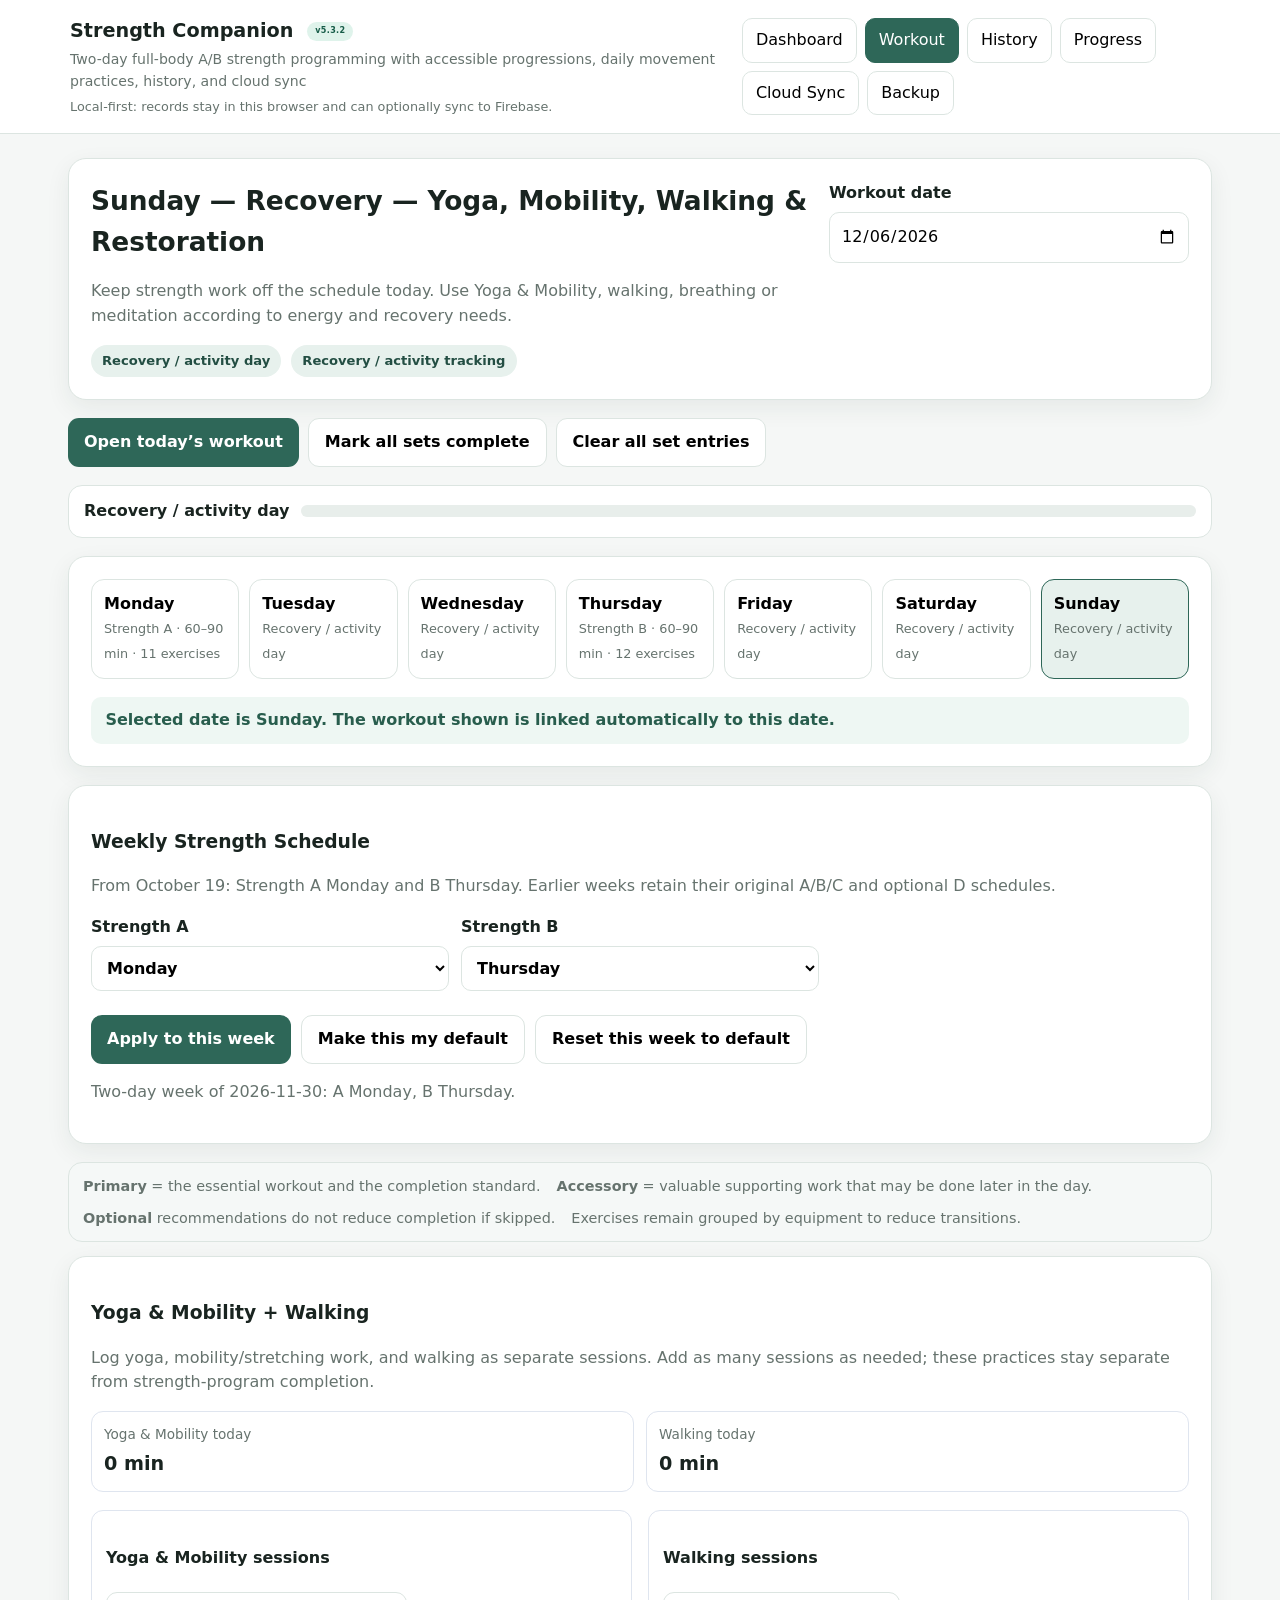
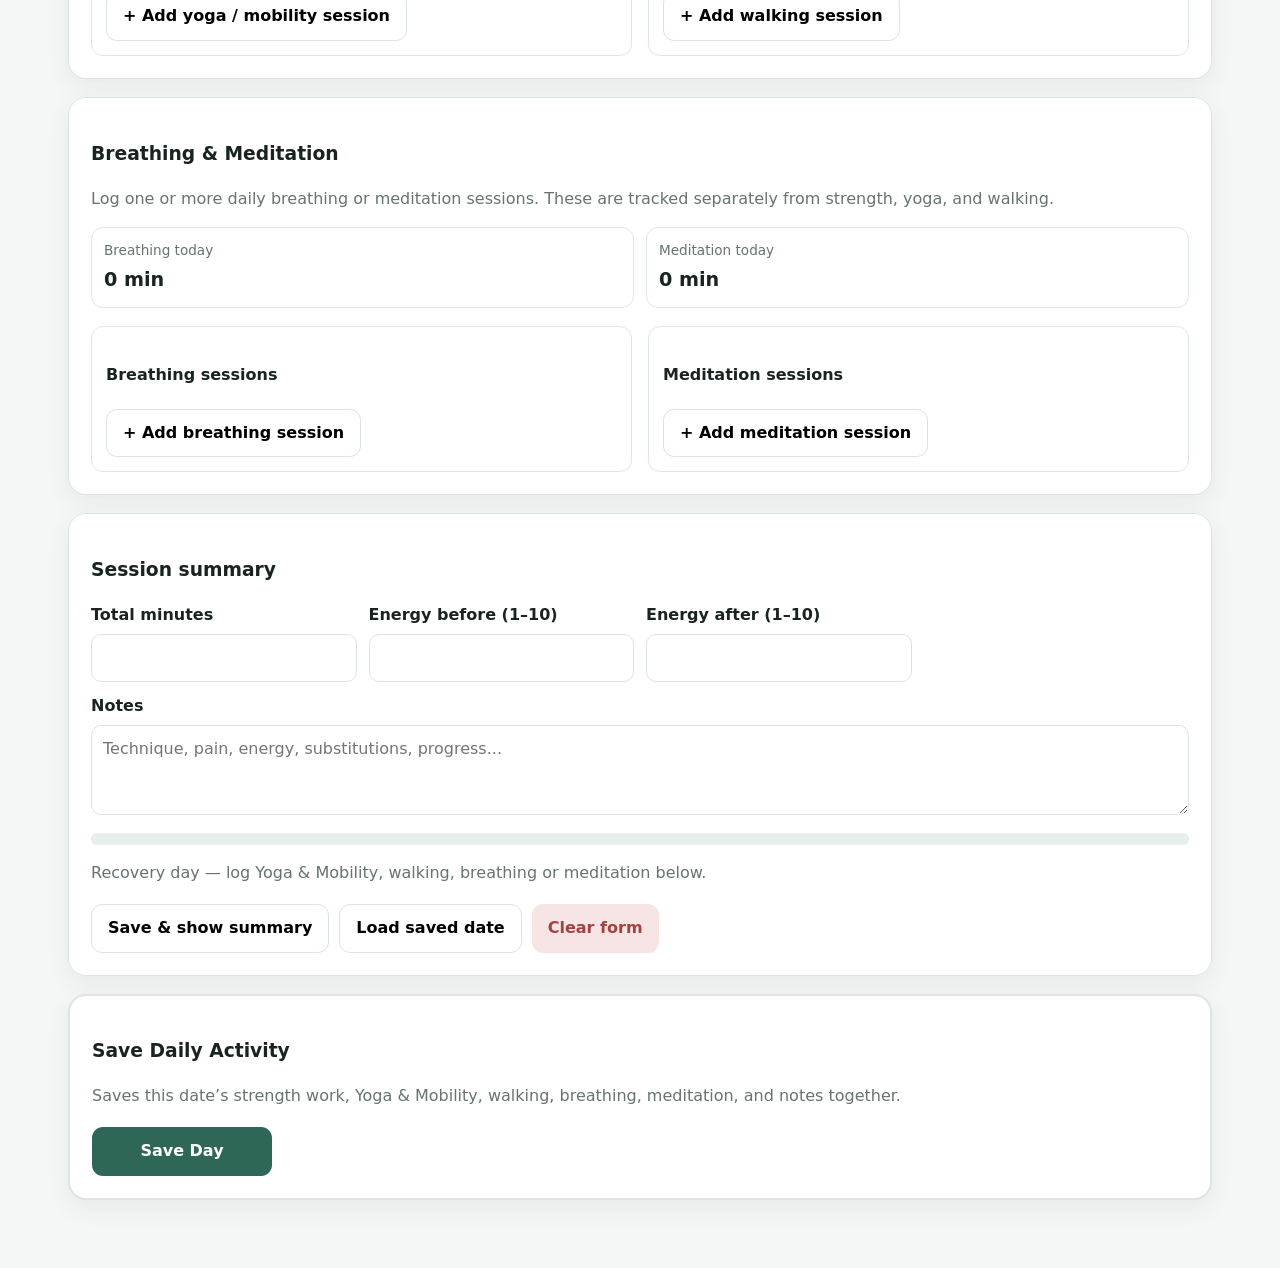
==== index.html @ dc61f7a1 "Add files via upload" ====
<!doctype html>
<html lang="en"><head><meta charset="utf-8"><meta name="viewport" content="width=device-width,initial-scale=1"><title>Strength Companion</title><meta name="theme-color" content="#2e6758"><link rel="stylesheet" href="styles.css"></head><body>
<header><div class="header"><div class="brand"><h1>Strength Companion <span class="version-badge">v5.3.2</span></h1><p>Two-day full-body A/B strength programming with accessible progressions, daily movement practices, history, and cloud sync</p><div class="offline-note">Local-first: records stay in this browser and can optionally sync to Firebase.</div></div><div class="tabs"><button type="button" class="tab" data-view="dashboard">Dashboard</button><button type="button" class="tab active" data-view="workout">Workout</button><button type="button" class="tab" data-view="history">History</button><button type="button" class="tab" data-view="progress">Progress</button><button type="button" class="tab" data-view="cloud">Cloud Sync</button><button type="button" class="tab" data-view="backup">Backup</button><button type="button" id="installApp" class="install" hidden>Install app</button></div></div></header>
<main>
<section id="dashboard" class="view">
<div class="card"><h2>Training Dashboard</h2><p class="muted">A quick view of consistency, current streak, and recent progress.</p><div class="dashboard-grid" id="dashboardStats">
<div class="dash-stat"><span>This week’s program completion</span><b id="dashWeekCompletion">0%</b><small id="dashWeekCompletionDetail">0/0 prescribed sets</small></div>
<div class="dash-stat"><span>This month’s logged program completion</span><b id="dashMonthCompletion">0%</b><small id="dashMonthCompletionDetail">0/0 prescribed sets</small></div>
<div class="dash-stat"><span>Required strength · this week</span><b id="dashStreak">0/3</b><small id="requiredStrengthNote">A and B determine completion from October 19, 2026</small></div>
<div class="dash-stat" id="optionalDStat"><span>Optional Strength D</span><b id="dashOptionalD">Not completed</b><small>Bonus fourth session; never lowers 3-day completion</small></div>
<div class="dash-stat"><span>Strength training · this week</span><b id="dashStrengthMinutes">0 min</b><small>Monday–Sunday strength sessions only</small></div>
<div class="dash-stat"><span>Yoga &amp; Mobility · this week</span><b id="dashYogaMinutes">0 min</b><small>Yoga, stretching, flexibility and mobility sessions combined</small></div>
<div class="dash-stat"><span>Walking · this week</span><b id="dashWalkingMinutes">0 min</b><small>All walking sessions combined</small></div>
<div class="dash-stat"><span>Breathing · this week</span><b id="dashBreathingMinutes">0 min</b><small>All breathing sessions combined</small></div>
<div class="dash-stat"><span>Meditation · this week</span><b id="dashMeditationMinutes">0 min</b><small>All meditation sessions combined</small></div>
</div></div>

<div class="card"><h3>Weekly training time history</h3><p class="muted">Monday–Sunday totals from saved session minutes.</p><p id="dashboardDataStatus" class="muted"></p><div id="weeklyTimeHistory"></div></div>
<div class="card"><h3>Recent personal bests</h3><div id="dashboardPRs" class="pr-list"></div></div>
</section>
<section id="workout" class="view active">
<div class="card hero"><div><h2 id="dayTitle"></h2><p id="mission" class="muted"></p><div id="summary" class="summary"></div></div><div><label for="workoutDate">Workout date</label><input id="workoutDate" type="date"></div></div><div id="strengthQuickActions" class="quick-actions"><button type="button" id="startToday" class="primary">Open today’s workout</button><button type="button" id="markAllSets" class="secondary">Mark all sets complete</button><button type="button" id="clearAllSets" class="secondary">Clear all set entries</button></div><div class="workout-status"><strong id="topCompletionText">0 of 0 sets · 0%</strong><div class="progressbar"><span id="topCompletionBar"></span></div></div>
<div class="card"><div id="daybar" class="daybar"></div><p id="dateDayNotice" class="date-day-notice"></p></div>
<div class="card" id="weeklyScheduleCard">
  <div class="section-head"><div><h3>Weekly Strength Schedule</h3><p class="muted" id="scheduleDescription">From October 19: Strength A Monday and B Thursday. Earlier weeks retain their original A/B/C and optional D schedules.</p></div></div>
  <div class="schedule-grid">
    <label>Strength A<select id="slotADay"></select></label>
    <label>Strength B<select id="slotBDay"></select></label>
    <label id="slotCLabel">Strength C<select id="slotCDay"></select></label>
    <label id="slotDLabel">Strength D <span class="muted">(optional)</span><select id="slotDDay"></select></label>
  </div>
  <div class="actions"><button type="button" id="applyWeekSchedule" class="primary">Apply to this week</button><button type="button" id="saveDefaultSchedule" class="secondary">Make this my default</button><button type="button" id="resetWeekSchedule" class="secondary">Reset this week to default</button></div>
  <p id="scheduleStatus" class="muted"></p>
</div>
<div id="warmupCard" class="card"><h3>Warm-up</h3><ul id="warmup" class="list"></ul><div class="quick-actions"><button type="button" id="markAllComplete" class="secondary">Mark all exercises complete</button><button type="button" id="markAllIncomplete" class="secondary">Clear all exercise checks</button></div></div>
<div id="programLegend" class="program-legend"><span><b>Primary</b> = the essential workout and the completion standard.</span><span><b>Accessory</b> = valuable supporting work that may be done later in the day.</span><span><b>Optional</b> recommendations do not reduce completion if skipped.</span><span>Exercises remain grouped by equipment to reduce transitions.</span></div><div id="exerciseList"></div>
<div class="card" id="recommendationsCard"><h3>If time &amp; energy permit</h3><p class="muted">The Primary workout is already sufficient. These are targeted ways to add useful volume when recovery and energy are good.</p><div id="optionalRecommendations"></div></div>
<div id="customExerciseCard" class="card"><h3>Add additional exercises</h3><p class="muted">Three entry slots are ready for substitutions, optional library exercises, or anything else you performed. Add one, two, or all three.</p><div class="custom-grid">
<div class="custom-form" data-slot="1"><div class="name"><label>Exercise 1</label><select class="customExercise"></select></div><div class="manual-name" hidden><label>Other exercise name</label><input class="customName" placeholder="Enter exercise name"></div><div><label>Sets</label><select class="customSets"></select></div><div><label>Target weight</label><select class="customWeight"></select></div><div><label>Target reps</label><select class="customReps"></select></div><div><label>Target time</label><select class="customTime"></select></div><button class="primary addCustom">Add exercise 1</button></div>
<div class="custom-form" data-slot="2"><div class="name"><label>Exercise 2</label><select class="customExercise"></select></div><div class="manual-name" hidden><label>Other exercise name</label><input class="customName" placeholder="Enter exercise name"></div><div><label>Sets</label><select class="customSets"></select></div><div><label>Target weight</label><select class="customWeight"></select></div><div><label>Target reps</label><select class="customReps"></select></div><div><label>Target time</label><select class="customTime"></select></div><button class="primary addCustom">Add exercise 2</button></div>
<div class="custom-form" data-slot="3"><div class="name"><label>Exercise 3</label><select class="customExercise"></select></div><div class="manual-name" hidden><label>Other exercise name</label><input class="customName" placeholder="Enter exercise name"></div><div><label>Sets</label><select class="customSets"></select></div><div><label>Target weight</label><select class="customWeight"></select></div><div><label>Target reps</label><select class="customReps"></select></div><div><label>Target time</label><select class="customTime"></select></div><button class="primary addCustom">Add exercise 3</button></div>
</div></div>
<div id="cooldownCard" class="card"><h3>Cool-down</h3><ul id="cooldown" class="list"></ul></div>

<div class="card" id="dailyActivityCard">
  <div class="section-head">
    <div>
      <h3>Yoga &amp; Mobility + Walking</h3>
      <p class="muted">Log yoga, mobility/stretching work, and walking as separate sessions. Add as many sessions as needed; these practices stay separate from strength-program completion.</p>
    </div>
  </div>
  <div class="activity-summary-row">
    <div><span>Yoga &amp; Mobility today</span><b id="dailyYogaTotal">0 min</b></div>
    <div><span>Walking today</span><b id="dailyWalkingTotal">0 min</b></div>
  </div>
  <div class="activity-grid">
    <div class="activity-panel">
      <h4>Yoga &amp; Mobility sessions</h4>
      <div id="yogaSessions"></div>
      <button type="button" id="addYogaSession" class="secondary">+ Add yoga / mobility session</button>
    </div>
    <div class="activity-panel">
      <h4>Walking sessions</h4>
      <div id="walkingSessions"></div>
      <button type="button" id="addWalkingSession" class="secondary">+ Add walking session</button>
    </div>
  </div>
</div>



<div class="card" id="mindfulnessActivityCard">
  <div class="section-head"><div>
    <h3>Breathing & Meditation</h3>
    <p class="muted">Log one or more daily breathing or meditation sessions. These are tracked separately from strength, yoga, and walking.</p>
  </div></div>
  <div class="activity-summary-row">
    <div><span>Breathing today</span><b id="dailyBreathingTotal">0 min</b></div>
    <div><span>Meditation today</span><b id="dailyMeditationTotal">0 min</b></div>
  </div>
  <div class="activity-grid">
    <div class="activity-panel">
      <h4>Breathing sessions</h4><div id="breathingSessions"></div>
      <button type="button" id="addBreathingSession" class="secondary">+ Add breathing session</button>
    </div>
    <div class="activity-panel">
      <h4>Meditation sessions</h4><div id="meditationSessions"></div>
      <button type="button" id="addMeditationSession" class="secondary">+ Add meditation session</button>
    </div>
  </div>
</div>

<div class="card"><h3>Session summary</h3><div class="session"><div><label>Total minutes</label><input id="totalMinutes" type="number" min="0"></div><div id="rpeField"><label>Effort (RPE 1–10)</label><input id="rpe" type="number" min="1" max="10"></div><div><label>Energy before (1–10)</label><input id="energyBefore" type="number" min="1" max="10"></div><div><label>Energy after (1–10)</label><input id="energyAfter" type="number" min="1" max="10"></div><div class="wide"><label>Notes</label><textarea id="notes" placeholder="Technique, pain, energy, substitutions, progress..."></textarea></div></div><div class="progressbar"><span id="completionBar"></span></div><p id="completionText" class="muted"></p><div class="actions">
<button type="button" id="finishWorkout" class="secondary">Save & show summary</button><button type="button" id="loadWorkout" class="secondary">Load saved date</button><button type="button" id="clearWorkout" class="dangerbtn">Clear form</button></div><div id="completionSummary" class="summary-note"></div></div>

<div class="card daily-save-card">
  <h3>Save Daily Activity</h3>
  <p class="muted">Saves this date’s strength work, Yoga & Mobility, walking, breathing, meditation, and notes together.</p>
  <div class="actions"><button type="button" id="saveWorkout" class="primary">Save Day</button></div>
</div>

</section><section id="history" class="view">
  <div class="card">
    <h2>Activity History</h2>
    <p class="muted">Review Strength, Yoga & Mobility, Walking, Breathing, and Meditation together or separately.</p>
    <div class="filters">
      <div><label>From</label><input id="fromDate" type="date"></div>
      <div><label>To</label><input id="toDate" type="date"></div>
      <div><label>Activity</label>
        <select id="activityFilter">
          <option value="all">All activity</option>
          <option value="strength">Strength only</option>
          <option value="yogaMobility">Yoga &amp; Mobility only</option>
          <option value="walking">Walking only</option>
          <option value="breathing">Breathing only</option>
          <option value="meditation">Meditation only</option>
        </select>
      </div>
      <div><label>Day</label><select id="dayFilter"><option value="">All days</option></select></div>
      <div><label>Period</label>
        <select id="periodFilter">
          <option value="all">All time</option>
          <option value="week">This week</option>
          <option value="month">This month</option>
          <option value="12weeks">Last 12 weeks</option>
        </select>
      </div>
    </div>
    <div class="actions">
      <button type="button" id="applyFilters" class="primary">Apply filters</button>
      <button type="button" id="resetFilters" class="secondary">Reset</button>
    </div>
  </div>
  <div id="historyStats" class="stats"></div>
  <div id="historyList"></div>
</section>
<section id="progress" class="view"><div class="card"><h2>Consistency</h2><div class="filters"><div><label>Chart period</label><select id="chartPeriod"><option value="12">Last 12 weeks</option><option value="24">Last 24 weeks</option><option value="52">Last 52 weeks</option></select></div><div><label>Exercise progress</label><select id="exerciseFilter"></select></div></div></div><div class="card"><h3>Weekly program completion</h3><div class="chart-wrap"><div id="consistencyChart" class="chart"></div></div></div><div class="card"><h3>Exercise progression</h3><div id="exerciseProgress"></div></div></section>

<section id="cloud" class="view">
  <div class="card">
    <h2>Cloud Sync</h2>
    <p class="muted">Your existing local history remains the primary copy. Firebase is optional and can synchronize the same records across devices.</p>
    <div class="migration-box">
      <strong>Existing local history</strong>
      <p id="migrationStatus" class="muted">Checking saved records…</p>
      <button id="cloudExportBackup" type="button" class="secondary">Export safety backup</button>
    </div>
    <div id="cloudStatus" class="cloud-status local"><b>Local only</b><span>Cloud sync is not configured.</span></div>
  </div>
  <div class="card">
    <h3>1. Paste Firebase configuration</h3>
    <p class="muted">Paste the complete <code>const firebaseConfig = { ... };</code> block from Firebase Project Settings.</p>
    <textarea id="firebaseConfigBlock" spellcheck="false" placeholder='const firebaseConfig = {
  apiKey: "...",
  authDomain: "...firebaseapp.com",
  projectId: "...",
  storageBucket: "...firebasestorage.app",
  messagingSenderId: "...",
  appId: "..."
};'></textarea>
    <div class="actions">
      <button id="saveFirebaseConfig" type="button" class="primary">Save configuration</button>
      <button id="clearFirebaseConfig" type="button" class="secondary">Remove configuration</button>
    </div>
    <p id="configMessage" class="muted"></p>
  </div>
  <div class="card">
    <h3>2. Sign in</h3>
    <div class="actions"><button id="googleSignIn" type="button" class="primary">Continue with Google</button></div>
    <div class="auth-grid">
      <div><label>Email</label><input id="cloudEmail" type="email" autocomplete="email"></div>
      <div><label>Password</label><input id="cloudPassword" type="password" autocomplete="current-password"></div>
    </div>
    <div class="actions">
      <button id="emailSignIn" type="button" class="secondary">Sign in</button>
      <button id="createAccount" type="button" class="secondary">Create account</button>
      <button id="resetPassword" type="button" class="secondary">Reset password</button>
      <button id="signOutCloud" type="button" class="dangerbtn">Sign out</button>
    </div>
    <p id="authMessage" class="muted"></p>
  </div>
  <div class="card">
    <h3>3. Automatic synchronization</h3>
    <p class="muted">After sign-in, saved changes synchronize automatically. The buttons below are optional troubleshooting tools.</p>
    <div class="actions">
      <button id="syncNow" type="button" class="primary">Sync now</button>
      <button id="uploadLocal" type="button" class="secondary">Upload local history</button>
      <button id="downloadCloud" type="button" class="secondary">Download and merge</button>
    </div>
    <p id="syncMessage" class="muted"></p>
  </div>
</section>
<section id="backup" class="view"><div class="card"><h2>Local Data & Backup</h2><p>Your records are stored only in this browser on this computer. Export a backup periodically so the history can be restored if browser data is cleared or the computer is replaced.</p><div class="backup"><button type="button" id="exportData" class="primary">Export backup</button><label class="filelabel">Import backup<input id="importData" type="file" accept="application/json"></label><button type="button" id="deleteAll" class="dangerbtn">Delete all data</button></div><p id="backupStatus" class="muted"></p></div></section>
</main>

<script src="app.js" defer></script><script type="module" src="firebase-sync.js"></script></body></html>
---- styles.css ----
:root{--bg:#f5f7f6;--card:#fff;--ink:#192420;--muted:#66736e;--line:#dce5e1;--accent:#2e6758;--accent2:#e7f1ed;--danger:#a44242;--shadow:0 8px 24px rgba(26,53,45,.07)}
*{box-sizing:border-box}body{margin:0;font-family:system-ui,-apple-system,Segoe UI,Roboto,Arial,sans-serif;background:var(--bg);color:var(--ink);line-height:1.55}button,input,select,textarea{font:inherit}button{cursor:pointer}
header{position:sticky;top:0;z-index:10;background:rgba(255,255,255,.96);backdrop-filter:blur(10px);border-bottom:1px solid var(--line)}
.header{max-width:1180px;margin:auto;padding:16px 20px;display:flex;align-items:center;justify-content:space-between;gap:18px}.brand h1{font-size:1.2rem;margin:0}.brand p{margin:3px 0 0;color:var(--muted);font-size:.88rem}.tabs{display:flex;gap:8px;flex-wrap:wrap}.tab{border:1px solid var(--line);background:#fff;border-radius:10px;padding:9px 13px}.tab.active{background:var(--accent);color:#fff;border-color:var(--accent)}
main{max-width:1180px;margin:auto;padding:24px 18px 50px}.view{display:none}.view.active{display:block}.card{background:var(--card);border:1px solid var(--line);border-radius:18px;padding:22px;margin-bottom:18px;box-shadow:var(--shadow)}
.hero{display:grid;grid-template-columns:1.4fr .7fr;gap:18px}.hero h2{margin:0 0 8px;font-size:1.65rem}.muted{color:var(--muted)}label{font-weight:700;display:block;margin-bottom:6px}input,select,textarea{width:100%;border:1px solid var(--line);border-radius:10px;padding:11px;background:#fff}textarea{min-height:90px;resize:vertical}
.daybar{display:grid;grid-template-columns:repeat(7,minmax(120px,1fr));gap:10px;overflow-x:auto;padding-bottom:5px}.daybtn{border:1px solid var(--line);background:#fff;border-radius:13px;padding:12px;text-align:left;min-width:120px}.daybtn b{display:block}.daybtn span{font-size:.8rem;color:var(--muted)}.daybtn.active{background:var(--accent2);border-color:var(--accent)}
.summary{display:flex;gap:10px;flex-wrap:wrap;margin-top:12px}.pill{background:var(--accent2);border-radius:999px;padding:6px 11px;font-size:.82rem;font-weight:700;color:#234e43}
.list{margin:12px 0 0;padding-left:20px}.list li{margin:7px 0}.exercise{background:#fff;border:1px solid var(--line);border-radius:17px;padding:20px;margin:16px 0;box-shadow:var(--shadow)}.exercise.done{border-color:#79ad9d;background:#fbfefd}.exercise-head{display:grid;grid-template-columns:48px 1fr auto;gap:14px;align-items:start}.num{width:42px;height:42px;border-radius:12px;background:var(--accent2);display:flex;align-items:center;justify-content:center;font-weight:800}.exercise h3{margin:0 0 5px;font-size:1.16rem}.rx{color:var(--muted);font-weight:650}.check{display:flex;align-items:center;gap:8px;font-weight:750;white-space:nowrap}.check input{width:20px;height:20px;accent-color:var(--accent)}
.exercise-grid{display:grid;grid-template-columns:1fr 1fr;gap:14px;margin-top:15px}.cuebox{background:#f8faf9;border-radius:12px;padding:13px 15px}.cuebox h4{margin:0 0 6px;font-size:.95rem}.cuebox p{margin:0;color:var(--muted)}
.sets{margin-top:16px}.setlabels,.setrow{display:grid;grid-template-columns:48px 1fr 1fr 1fr 1.3fr;gap:8px;align-items:center}.setlabels{font-size:.75rem;color:var(--muted);margin-bottom:5px}.setrow{margin-bottom:8px}.setrow b{text-align:center}.setrow input,.setrow select{padding:9px}.setrow.hidden-field .weight,.setrow.hidden-field .reps,.setrow.hidden-field .time{display:none}.setactions{display:flex;gap:8px;margin-top:8px}.small{border:1px solid var(--line);background:#fff;border-radius:9px;padding:7px 10px}.danger{color:var(--danger)}
.custom-grid{display:grid;grid-template-columns:repeat(3,minmax(0,1fr));gap:14px}.custom-form{border:1px solid var(--line);border-radius:14px;padding:14px;background:#fbfcfc;display:grid;grid-template-columns:1fr 1fr;gap:10px;align-items:end}.custom-form .name,.custom-form .manual-name{grid-column:1/-1}.custom-form .manual-name[hidden]{display:none}.custom-form button{grid-column:1/-1}.sub-badge{display:inline-block;margin-top:7px;padding:4px 8px;border-radius:999px;background:#fff3cd;color:#735c0f;font-size:.78rem;font-weight:750}.sub-panel{display:none;margin:14px 0 4px;padding:14px;border:1px dashed var(--accent);border-radius:13px;background:#f6fbf9}.sub-panel.show{display:block}.sub-grid{display:grid;grid-template-columns:2fr 1fr auto auto;gap:9px;align-items:end}.sub-manual[hidden]{display:none}.actions{display:flex;gap:10px;flex-wrap:wrap;margin-top:18px}.primary{border:0;background:var(--accent);color:#fff;border-radius:11px;padding:11px 16px;font-weight:750}.secondary{border:1px solid var(--line);background:#fff;border-radius:11px;padding:11px 16px;font-weight:700}.dangerbtn{border:0;background:#f7e5e5;color:var(--danger);border-radius:11px;padding:11px 16px;font-weight:700}
.session{display:grid;grid-template-columns:repeat(4,1fr);gap:12px}.session .wide{grid-column:1/-1}.progressbar{height:12px;background:#e8eeeb;border-radius:999px;overflow:hidden;margin-top:10px}.progressbar span{display:block;height:100%;background:var(--accent);width:0%}
.filters{display:grid;grid-template-columns:repeat(4,1fr);gap:12px}.stats{display:grid;grid-template-columns:repeat(4,1fr);gap:12px}.stat{background:#f8faf9;border:1px solid var(--line);border-radius:14px;padding:16px}.stat b{font-size:1.45rem;display:block}.history-item{border:1px solid var(--line);border-radius:15px;padding:18px;margin-top:12px}.history-head{display:flex;justify-content:space-between;gap:14px}.history-head h3{margin:0}.history-meta{color:var(--muted);font-size:.9rem}.history-actions{display:flex;gap:8px}.completed-list{margin-top:12px;display:grid;gap:7px}.completed-list div{background:#f8faf9;border-radius:9px;padding:8px 10px}
.chart-wrap{overflow-x:auto}.chart{min-width:720px;height:250px;display:flex;align-items:flex-end;gap:8px;padding:24px 10px 28px;border-bottom:1px solid var(--line)}.barcol{flex:1;min-width:42px;text-align:center}.bar{background:var(--accent);border-radius:8px 8px 0 0;min-height:2px}.barlabel{font-size:.72rem;color:var(--muted);margin-top:7px}.barvalue{font-size:.72rem;font-weight:700;margin-bottom:5px}.progress-table{width:100%;border-collapse:collapse}.progress-table th,.progress-table td{text-align:left;padding:11px;border-bottom:1px solid var(--line)}.empty{text-align:center;color:var(--muted);padding:30px}
.backup{display:flex;gap:10px;flex-wrap:wrap}.filelabel{display:inline-flex;align-items:center;border:1px solid var(--line);background:#fff;border-radius:11px;padding:11px 16px;font-weight:700;cursor:pointer}.filelabel input{display:none}
@media(max-width:850px){.sub-grid{grid-template-columns:1fr 1fr}.sub-grid button{width:100%}.header{display:block}.tabs{margin-top:12px}.hero{grid-template-columns:1fr}.exercise-grid{grid-template-columns:1fr}.session,.filters,.stats{grid-template-columns:1fr 1fr}.custom-grid{grid-template-columns:1fr}.sets{overflow-x:auto}.setlabels,.setrow{min-width:680px}}
@media(max-width:560px){.sub-grid{grid-template-columns:1fr}main{padding:16px 11px 40px}.card,.exercise{padding:17px}.session,.filters,.stats{grid-template-columns:1fr}.exercise-head{grid-template-columns:42px 1fr}.check{grid-column:2}.history-head{display:block}.history-actions{margin-top:10px}.custom-form{grid-template-columns:1fr}.custom-form .name,.custom-form button{grid-column:auto}}

.install{border:1px solid var(--accent);background:#fff;color:var(--accent);border-radius:10px;padding:9px 13px;font-weight:750}.install[hidden]{display:none}
.dashboard-grid{display:grid;grid-template-columns:repeat(4,1fr);gap:14px}.dash-stat{background:#fff;border:1px solid var(--line);border-radius:16px;padding:18px;box-shadow:var(--shadow)}.dash-stat b{font-size:1.7rem;display:block}.dash-stat span{color:var(--muted)}.dash-stat small{display:block;color:var(--muted);margin-top:6px;line-height:1.35}.exercise-progress{font-size:.78rem;color:var(--muted);text-align:right;margin-top:5px;font-weight:700}
.week-grid{display:grid;grid-template-columns:repeat(7,1fr);gap:9px}.week-cell{border:1px solid var(--line);border-radius:13px;padding:12px;text-align:center;background:#fff}.week-cell.done{background:var(--accent2);border-color:#79ad9d}.week-cell b{display:block}.week-cell small{color:var(--muted)}
.quick-actions{display:flex;gap:9px;flex-wrap:wrap;margin-top:14px}.previous{margin-top:10px;background:#f1f6f4;border-left:4px solid var(--accent);padding:9px 11px;border-radius:8px;font-size:.88rem;color:#35564d}
.pr-list{display:grid;grid-template-columns:repeat(3,1fr);gap:10px}.pr-card{background:#f8faf9;border:1px solid var(--line);border-radius:13px;padding:14px}.pr-card b{display:block}.pr-card span{color:var(--muted);font-size:.85rem}
.offline-note{font-size:.8rem;color:var(--muted);margin-top:5px}
@media(max-width:850px){.sub-grid{grid-template-columns:1fr 1fr}.sub-grid button{width:100%}.dashboard-grid{grid-template-columns:1fr 1fr}.week-grid{grid-template-columns:repeat(4,1fr)}.pr-list{grid-template-columns:1fr 1fr}}
@media(max-width:560px){.sub-grid{grid-template-columns:1fr}.dashboard-grid,.pr-list{grid-template-columns:1fr}.week-grid{grid-template-columns:repeat(2,1fr)}}


/* Version 9: quieter daily-workout interface */
button,select,input,textarea{font-size:1rem}
button{min-height:42px;padding:10px 15px}
.exercise{padding:22px;margin:18px 0}
.setrow select,.setrow input{min-height:44px;padding:8px}
.workout-status{display:flex;flex-wrap:wrap;align-items:center;gap:12px;background:#fff;border:1px solid var(--line);border-radius:14px;padding:13px 15px;margin:14px 0 18px}
.workout-status .progressbar{flex:1;min-width:180px;margin:0}
.workout-status strong{white-space:nowrap}
.quick-actions{display:flex;flex-wrap:wrap;gap:9px;margin:12px 0 18px}
.summary-note{background:#f4f8f6;border:1px solid var(--line);border-radius:14px;padding:14px 16px;margin-top:14px;display:none}
.summary-note.show{display:block}
@media(max-width:650px){.exercise{padding:18px}.quick-actions button{flex:1 1 100%}.workout-status{align-items:flex-start}.workout-status .progressbar{flex-basis:100%}}

.activity-type{margin:14px 0 4px;padding:12px 14px;border:1px solid var(--line);border-radius:12px;background:var(--soft)}
.activity-type label{display:block;font-weight:700;margin-bottom:6px;color:var(--ink)}
.activity-type select{width:min(100%,420px);min-height:44px}

.migration-box{border:1px solid var(--line);background:#f8faf9;border-radius:14px;padding:16px;margin-top:14px}
.cloud-status{display:flex;flex-direction:column;gap:3px;border-radius:14px;padding:15px;margin-top:16px;border:1px solid var(--line)}
.cloud-status.local{background:#f8faf9}.cloud-status.ready{background:#eef7f3;border-color:#8ab8a9}.cloud-status.syncing{background:#fff8e7;border-color:#d9b85d}.cloud-status.error{background:#fbecec;border-color:#d18b8b}
.cloud-status span{color:var(--muted)}.auth-grid{display:grid;grid-template-columns:1fr 1fr;gap:12px;margin-top:12px}
code{background:#eef2f0;border-radius:5px;padding:2px 5px}#firebaseConfigBlock{min-height:230px;font-family:ui-monospace,SFMono-Regular,Consolas,monospace;font-size:.88rem}
@media(max-width:650px){.auth-grid{grid-template-columns:1fr}}

/* Recovery-day activity cards */
.recovery-card .cuebox{margin:16px 0}
.recovery-fields{display:grid;grid-template-columns:minmax(180px,260px) 1fr;gap:14px;margin-top:16px}
.recovery-fields .wide{min-width:0}
.recovery-fields select,.recovery-fields input,.activity-type select{width:100%;min-height:46px}
.recovery-card .activity-type{max-width:520px;margin-top:14px}
.recovery-card .exercise-progress{font-weight:700;color:var(--muted,#607080)}
@media(max-width:700px){.recovery-fields{grid-template-columns:1fr}}
.version-badge{display:inline-block;font-size:.42em;vertical-align:middle;margin-left:.45rem;padding:.2rem .5rem;border-radius:999px;background:#dff3eb;color:#175c48;font-weight:800;letter-spacing:.04em}
.date-day-notice{margin:.8rem 0 0;padding:.7rem .9rem;border-radius:10px;background:#eef7f3;color:#285d4d;font-weight:650}
.exercise.recovery-card{border-left:7px solid #7a68b8;background:linear-gradient(180deg,#fbfaff,#f7f4ff)}
.exercise.recovery-card .recovery-fields{grid-template-columns:minmax(180px,240px) 1fr}
.exercise.recovery-card .recovery-fields label{font-weight:750}
.exercise.recovery-card .minutes{min-width:180px}


/* v2.4 equipment-block workflow and program-priority cues */
.program-legend{display:flex;gap:10px 16px;flex-wrap:wrap;align-items:center;background:#f5f8f7;border:1px solid var(--line);border-radius:14px;padding:12px 14px;margin:14px 0;color:var(--muted);font-size:.9rem}.program-legend b{color:var(--text)}
.equipment-block-header{margin:24px 0 8px;padding:12px 16px;border-radius:14px;background:#eef5f2;border-left:6px solid var(--accent);display:flex;align-items:center;justify-content:space-between}.equipment-block-header b{font-size:1.02rem;color:#244d42}.equipment-block-header span{display:block;margin-top:3px;color:var(--muted);font-size:.83rem;font-weight:600}.equipment-block-header.additional-block{background:#fff8e8;border-left-color:#d49b31}.equipment-block-header.additional-block b{color:#755415}
.exercise-badges{display:flex;gap:7px;flex-wrap:wrap;margin:5px 0 7px}.priority-badge,.equipment-badge{display:inline-flex;align-items:center;padding:3px 8px;border-radius:999px;font-size:.72rem;font-weight:800;letter-spacing:.01em}.primary-priority{background:#e3f3ed;color:#245e4e}.accessory-priority{background:#f1f2f6;color:#5d6472}.equipment-badge{background:#edf2fb;color:#445c80}
@media(max-width:560px){.program-legend{display:block}.program-legend span{display:block;margin:5px 0}.equipment-block-header{margin-top:20px}}

.weekly-time-list{display:grid;gap:10px}.weekly-time-row{display:flex;justify-content:space-between;align-items:center;gap:16px;padding:12px 14px;border:1px solid var(--line,#d9e1e6);border-radius:10px;background:var(--surface,#fff)}.weekly-time-row.current{border-width:2px}.weekly-time-row small{display:block;color:var(--muted,#667);margin-top:3px}.weekly-time-breakdown{display:grid;grid-template-columns:repeat(2,minmax(130px,1fr));gap:10px;min-width:320px}.weekly-time-breakdown>div{padding:8px 10px;border:1px solid var(--line,#d9e1e6);border-radius:8px;text-align:right}.weekly-time-breakdown span{display:block;color:var(--muted,#667);font-size:.82rem;margin-bottom:2px}.weekly-time-breakdown b{font-size:1.08rem}@media(max-width:640px){.weekly-time-row{align-items:flex-start;flex-direction:column}.weekly-time-breakdown{min-width:0;width:100%;grid-template-columns:1fr 1fr}}

.activity-summary-row{display:grid;grid-template-columns:repeat(2,minmax(0,1fr));gap:12px;margin:12px 0 18px}
.activity-summary-row>div{border:1px solid var(--border,#dfe5ef);border-radius:12px;padding:12px;background:var(--panel,#fff)}
.activity-summary-row span{display:block;font-size:.85rem;color:var(--muted,#667085);margin-bottom:4px}
.activity-summary-row b{font-size:1.2rem}
.activity-grid{display:grid;grid-template-columns:repeat(2,minmax(0,1fr));gap:16px}
.activity-panel{border:1px solid var(--border,#dfe5ef);border-radius:12px;padding:14px;background:var(--panel,#fff)}
.activity-session{display:grid;grid-template-columns:minmax(0,1.4fr) minmax(110px,.6fr) auto;gap:8px;align-items:end;padding:10px 0;border-bottom:1px solid var(--border,#e8ecf2)}
.activity-session:last-child{border-bottom:0}
@media(max-width:760px){.activity-grid,.activity-summary-row{grid-template-columns:1fr}.activity-session{grid-template-columns:1fr 1fr}.activity-session .remove-activity{grid-column:1/-1}}

.daily-save-card{margin-top:18px;border-width:2px}
.daily-save-card .primary{min-width:180px;font-size:1rem;padding:12px 18px}

.practice-session{display:grid;grid-template-columns:minmax(0,1.35fr) minmax(110px,.6fr) auto;gap:8px;align-items:end;padding:10px 0;border-bottom:1px solid var(--border,#e8ecf2)}
.practice-session:last-child{border-bottom:0}
.practice-notes{grid-column:1/-1}
.practice-notes textarea{min-height:68px;resize:vertical}
@media(max-width:760px){.practice-session{grid-template-columns:1fr 1fr}.practice-session .remove-practice{grid-column:1/-1}}

.schedule-grid{display:grid;grid-template-columns:repeat(3,minmax(150px,1fr));gap:12px;margin:12px 0}
.schedule-grid label{display:flex;flex-direction:column;gap:6px;font-weight:700}
#weeklyScheduleCard[hidden],#recommendationsCard[hidden]{display:none!important}
.optional-rec-list{display:grid;gap:10px}.optional-rec{padding:12px;border:1px solid var(--border,#dfe6e3);border-radius:12px;background:rgba(255,255,255,.55)}
.optional-rec b{display:block;margin-bottom:4px}.optional-rec p{margin:0;color:var(--muted,#59656a)}
.activity-session .activity-notes{grid-column:1/-1}.activity-session .activity-notes textarea{min-height:62px;resize:vertical}
@media(max-width:760px){.schedule-grid{grid-template-columns:1fr}.activity-session{grid-template-columns:1fr 1fr}.activity-session .remove-activity{grid-column:1/-1}}

/* Ensure date-specific strength slots actually disappear even when grid label rules apply. */
.schedule-grid label[hidden]{display:none!important}
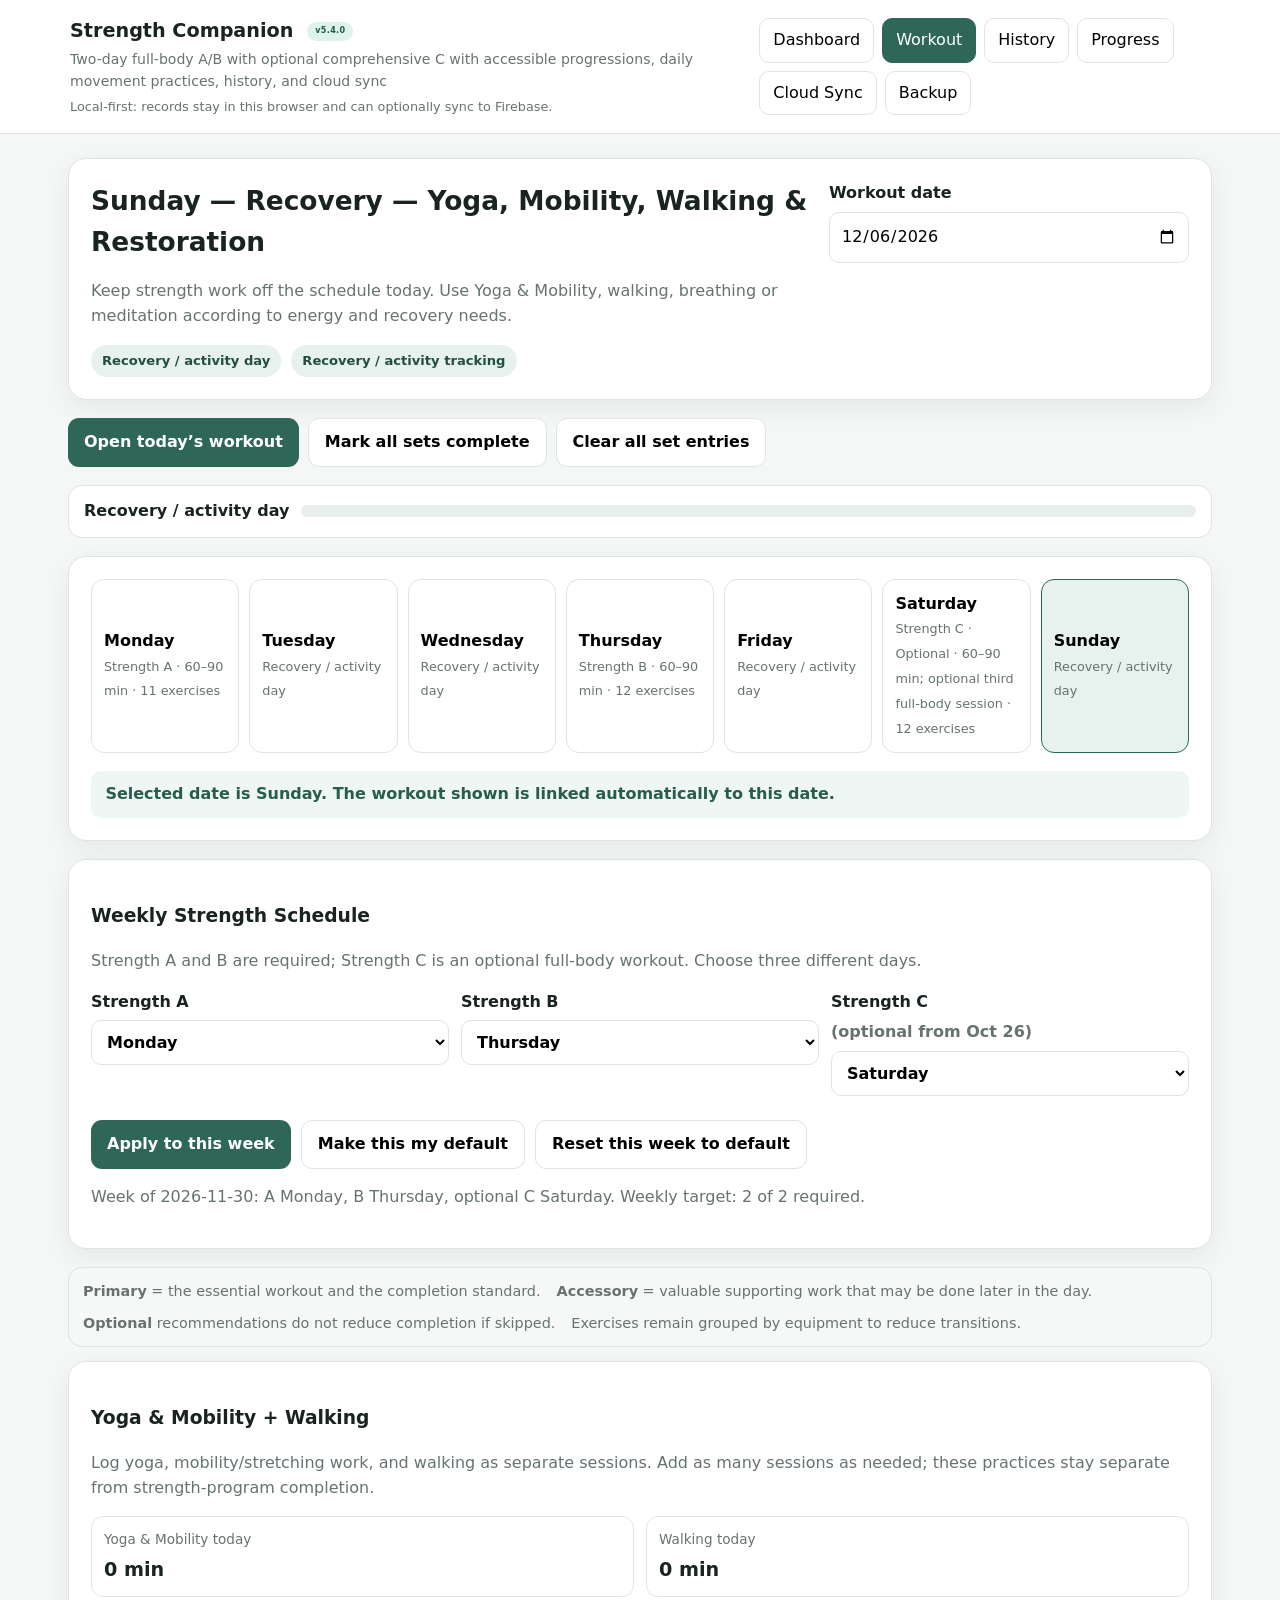
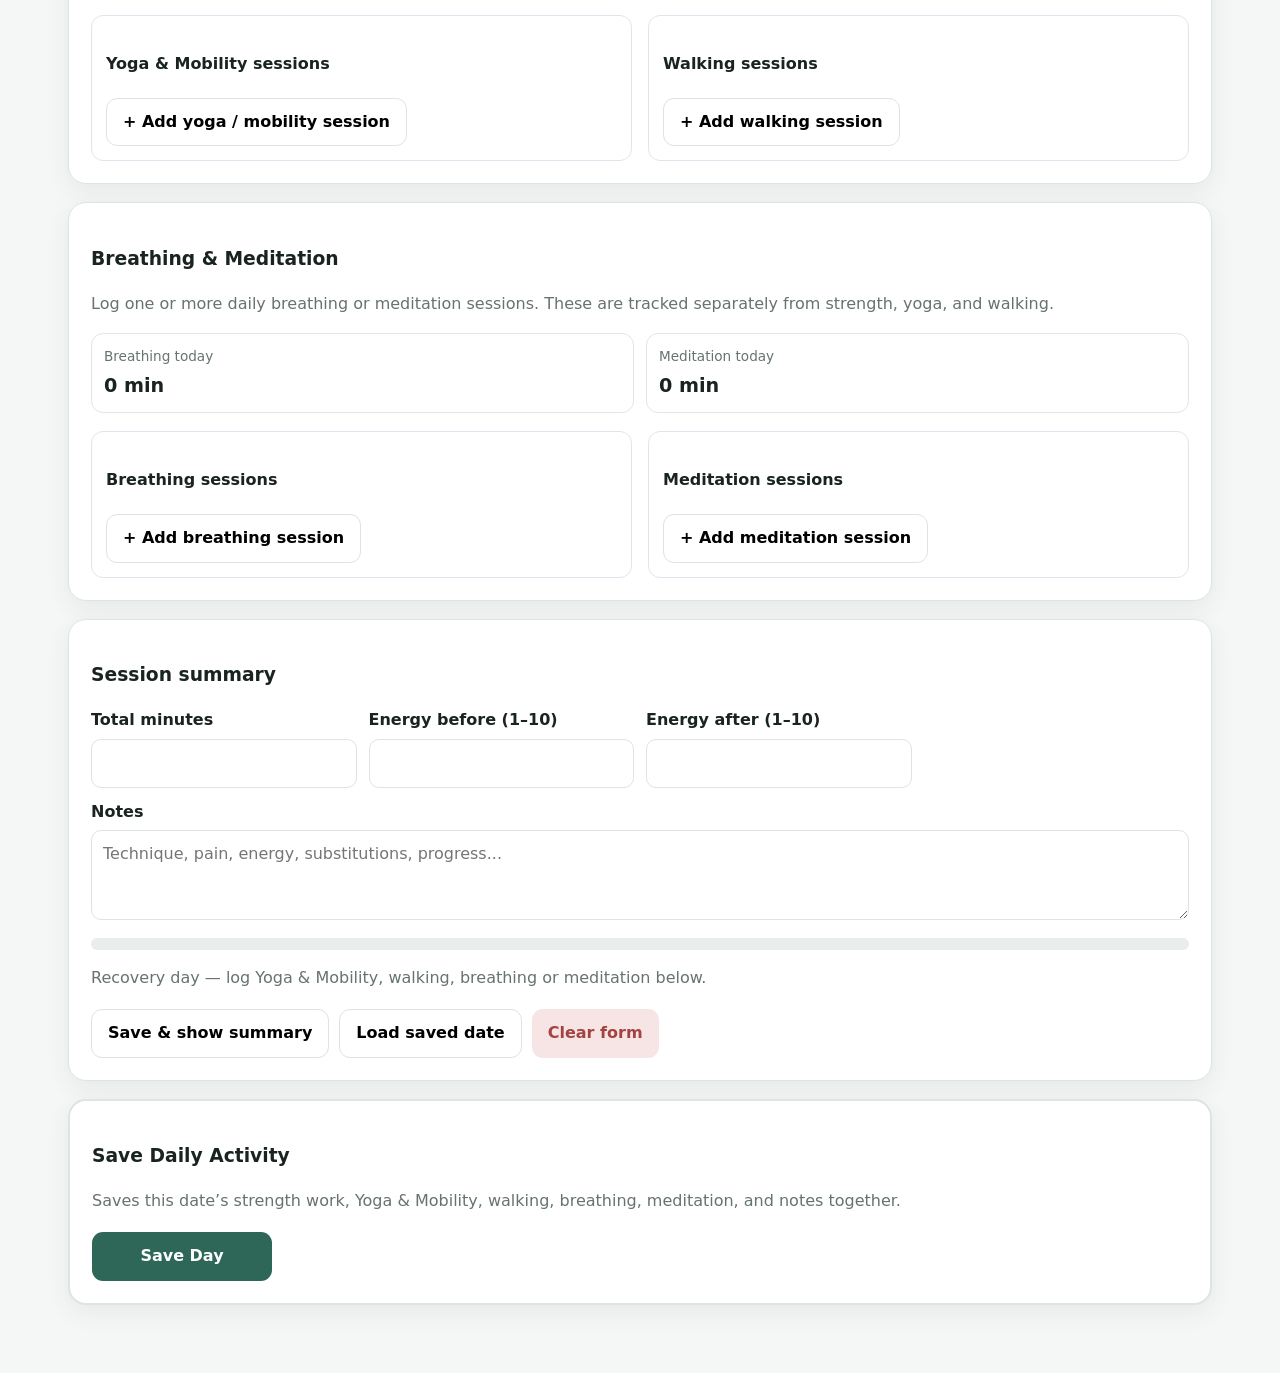
==== commit 12a37722: "Add files via upload" ====
--- a/index.html
+++ b/index.html
@@ -1,6 +1,6 @@
 <!doctype html>
 <html lang="en"><head><meta charset="utf-8"><meta name="viewport" content="width=device-width,initial-scale=1"><title>Strength Companion</title><meta name="theme-color" content="#2e6758"><link rel="stylesheet" href="styles.css"></head><body>
-<header><div class="header"><div class="brand"><h1>Strength Companion <span class="version-badge">v5.3.2</span></h1><p>Two-day full-body A/B strength programming with accessible progressions, daily movement practices, history, and cloud sync</p><div class="offline-note">Local-first: records stay in this browser and can optionally sync to Firebase.</div></div><div class="tabs"><button type="button" class="tab" data-view="dashboard">Dashboard</button><button type="button" class="tab active" data-view="workout">Workout</button><button type="button" class="tab" data-view="history">History</button><button type="button" class="tab" data-view="progress">Progress</button><button type="button" class="tab" data-view="cloud">Cloud Sync</button><button type="button" class="tab" data-view="backup">Backup</button><button type="button" id="installApp" class="install" hidden>Install app</button></div></div></header>
+<header><div class="header"><div class="brand"><h1>Strength Companion <span class="version-badge">v5.4.0</span></h1><p>Two-day full-body A/B with optional comprehensive C with accessible progressions, daily movement practices, history, and cloud sync</p><div class="offline-note">Local-first: records stay in this browser and can optionally sync to Firebase.</div></div><div class="tabs"><button type="button" class="tab" data-view="dashboard">Dashboard</button><button type="button" class="tab active" data-view="workout">Workout</button><button type="button" class="tab" data-view="history">History</button><button type="button" class="tab" data-view="progress">Progress</button><button type="button" class="tab" data-view="cloud">Cloud Sync</button><button type="button" class="tab" data-view="backup">Backup</button><button type="button" id="installApp" class="install" hidden>Install app</button></div></div></header>
 <main>
 <section id="dashboard" class="view">
 <div class="card"><h2>Training Dashboard</h2><p class="muted">A quick view of consistency, current streak, and recent progress.</p><div class="dashboard-grid" id="dashboardStats">
@@ -22,11 +22,11 @@
 <div class="card hero"><div><h2 id="dayTitle"></h2><p id="mission" class="muted"></p><div id="summary" class="summary"></div></div><div><label for="workoutDate">Workout date</label><input id="workoutDate" type="date"></div></div><div id="strengthQuickActions" class="quick-actions"><button type="button" id="startToday" class="primary">Open today’s workout</button><button type="button" id="markAllSets" class="secondary">Mark all sets complete</button><button type="button" id="clearAllSets" class="secondary">Clear all set entries</button></div><div class="workout-status"><strong id="topCompletionText">0 of 0 sets · 0%</strong><div class="progressbar"><span id="topCompletionBar"></span></div></div>
 <div class="card"><div id="daybar" class="daybar"></div><p id="dateDayNotice" class="date-day-notice"></p></div>
 <div class="card" id="weeklyScheduleCard">
-  <div class="section-head"><div><h3>Weekly Strength Schedule</h3><p class="muted" id="scheduleDescription">From October 19: Strength A Monday and B Thursday. Earlier weeks retain their original A/B/C and optional D schedules.</p></div></div>
+  <div class="section-head"><div><h3>Weekly Strength Schedule</h3><p class="muted" id="scheduleDescription">From October 26: Strength A Monday, B Thursday, and optional C Saturday. Earlier schedules remain available for historical dates.</p></div></div>
   <div class="schedule-grid">
     <label>Strength A<select id="slotADay"></select></label>
     <label>Strength B<select id="slotBDay"></select></label>
-    <label id="slotCLabel">Strength C<select id="slotCDay"></select></label>
+    <label id="slotCLabel">Strength C <span class="muted">(optional from Oct 26)</span><select id="slotCDay"></select></label>
     <label id="slotDLabel">Strength D <span class="muted">(optional)</span><select id="slotDDay"></select></label>
   </div>
   <div class="actions"><button type="button" id="applyWeekSchedule" class="primary">Apply to this week</button><button type="button" id="saveDefaultSchedule" class="secondary">Make this my default</button><button type="button" id="resetWeekSchedule" class="secondary">Reset this week to default</button></div>
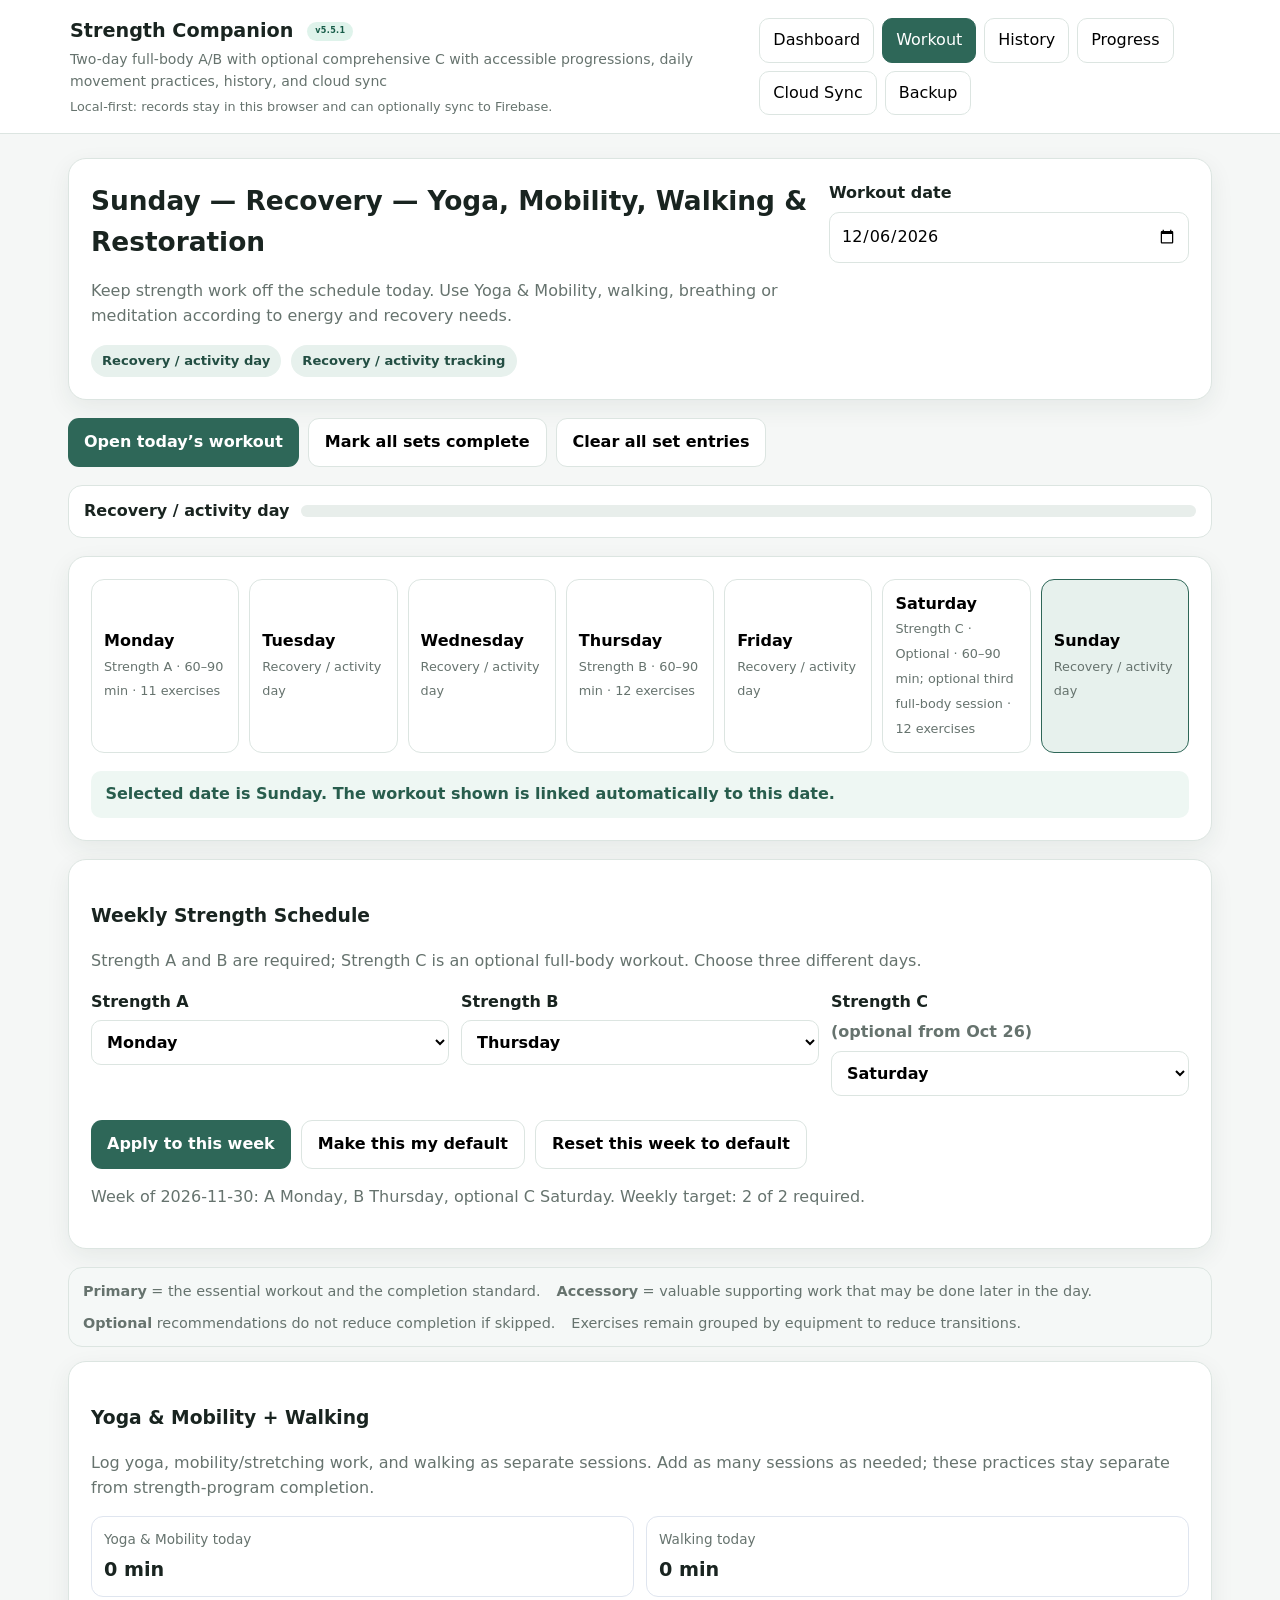
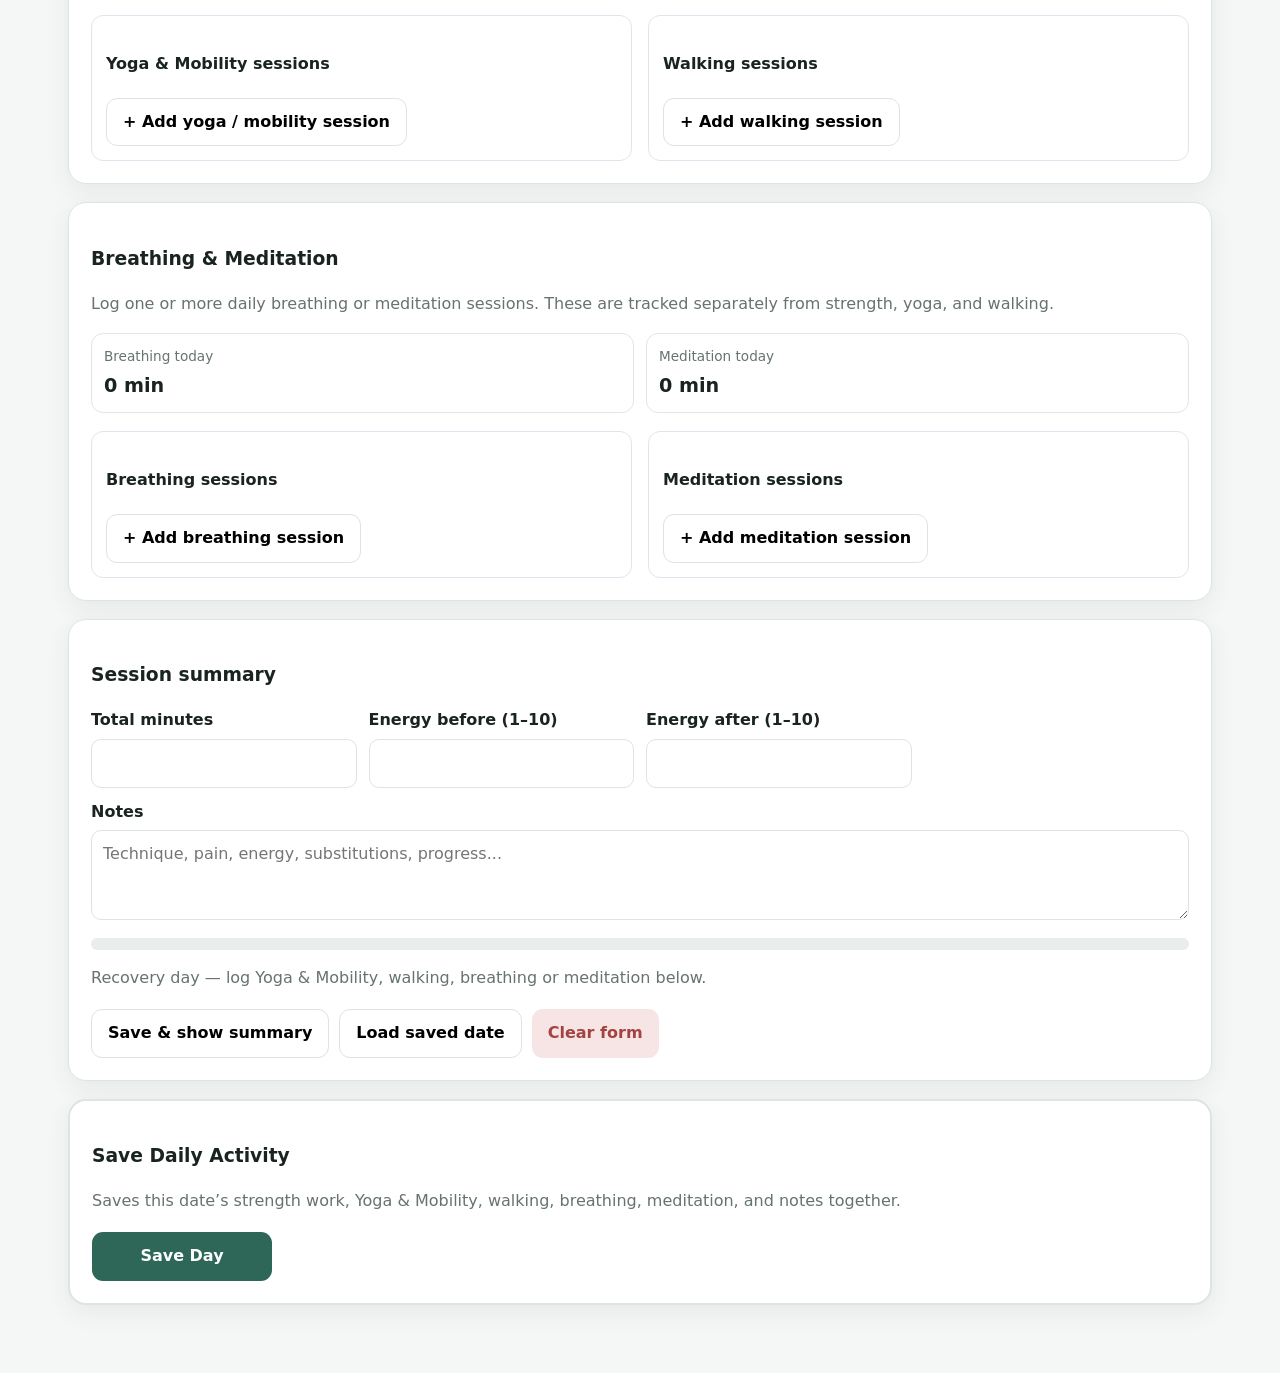
==== commit efc64c96: "Add files via upload" ====
--- a/index.html
+++ b/index.html
@@ -1,11 +1,11 @@
 <!doctype html>
 <html lang="en"><head><meta charset="utf-8"><meta name="viewport" content="width=device-width,initial-scale=1"><title>Strength Companion</title><meta name="theme-color" content="#2e6758"><link rel="stylesheet" href="styles.css"></head><body>
-<header><div class="header"><div class="brand"><h1>Strength Companion <span class="version-badge">v5.4.0</span></h1><p>Two-day full-body A/B with optional comprehensive C with accessible progressions, daily movement practices, history, and cloud sync</p><div class="offline-note">Local-first: records stay in this browser and can optionally sync to Firebase.</div></div><div class="tabs"><button type="button" class="tab" data-view="dashboard">Dashboard</button><button type="button" class="tab active" data-view="workout">Workout</button><button type="button" class="tab" data-view="history">History</button><button type="button" class="tab" data-view="progress">Progress</button><button type="button" class="tab" data-view="cloud">Cloud Sync</button><button type="button" class="tab" data-view="backup">Backup</button><button type="button" id="installApp" class="install" hidden>Install app</button></div></div></header>
+<header><div class="header"><div class="brand"><h1>Strength Companion <span class="version-badge">v5.5.1</span></h1><p>Two-day full-body A/B with optional comprehensive C with accessible progressions, daily movement practices, history, and cloud sync</p><div class="offline-note">Local-first: records stay in this browser and can optionally sync to Firebase.</div></div><div class="tabs"><button type="button" class="tab" data-view="dashboard">Dashboard</button><button type="button" class="tab active" data-view="workout">Workout</button><button type="button" class="tab" data-view="history">History</button><button type="button" class="tab" data-view="progress">Progress</button><button type="button" class="tab" data-view="cloud">Cloud Sync</button><button type="button" class="tab" data-view="backup">Backup</button><button type="button" id="installApp" class="install" hidden>Install app</button></div></div></header>
 <main>
 <section id="dashboard" class="view">
 <div class="card"><h2>Training Dashboard</h2><p class="muted">A quick view of consistency, current streak, and recent progress.</p><div class="dashboard-grid" id="dashboardStats">
 <div class="dash-stat"><span>This week’s program completion</span><b id="dashWeekCompletion">0%</b><small id="dashWeekCompletionDetail">0/0 prescribed sets</small></div>
-<div class="dash-stat"><span>This month’s logged program completion</span><b id="dashMonthCompletion">0%</b><small id="dashMonthCompletionDetail">0/0 prescribed sets</small></div>
+<div class="dash-stat"><span>Monthly strength consistency</span><b id="dashMonthCompletion">0%</b><small id="dashMonthCompletionDetail">0 of 0 required sessions</small></div>
 <div class="dash-stat"><span>Required strength · this week</span><b id="dashStreak">0/3</b><small id="requiredStrengthNote">A and B determine completion from October 19, 2026</small></div>
 <div class="dash-stat" id="optionalDStat"><span>Optional Strength D</span><b id="dashOptionalD">Not completed</b><small>Bonus fourth session; never lowers 3-day completion</small></div>
 <div class="dash-stat"><span>Strength training · this week</span><b id="dashStrengthMinutes">0 min</b><small>Monday–Sunday strength sessions only</small></div>
@@ -15,6 +15,7 @@
 <div class="dash-stat"><span>Meditation · this week</span><b id="dashMeditationMinutes">0 min</b><small>All meditation sessions combined</small></div>
 </div></div>
 
+<div class="card"><h3>Strength Training Summary</h3><p class="muted">Weekly and month-to-date totals. Required-session consistency is separate from accessory and optional work; skipping extras never lowers your consistency score. Set totals reflect saved workout records, not missed days.</p><div id="strengthSummary" aria-live="polite"></div></div>
 <div class="card"><h3>Weekly training time history</h3><p class="muted">Monday–Sunday totals from saved session minutes.</p><p id="dashboardDataStatus" class="muted"></p><div id="weeklyTimeHistory"></div></div>
 <div class="card"><h3>Recent personal bests</h3><div id="dashboardPRs" class="pr-list"></div></div>
 </section>
--- a/styles.css
+++ b/styles.css
@@ -105,3 +105,14 @@
 
 /* Ensure date-specific strength slots actually disappear even when grid label rules apply. */
 .schedule-grid label[hidden]{display:none!important}
+
+/* v5.5: read-only strength dashboard summary */
+#strengthSummary{display:grid;grid-template-columns:repeat(auto-fit,minmax(min(100%,300px),1fr));gap:16px;margin-top:14px}
+.strength-summary-period{border:1px solid var(--border,#d9e0e5);border-radius:12px;padding:14px;min-width:0}
+.strength-summary-period h4{margin:0 0 12px}
+.strength-summary-cards{display:grid;grid-template-columns:repeat(2,minmax(0,1fr));gap:10px}
+.strength-summary-cards>div{display:flex;flex-direction:column;gap:5px;background:var(--surface,#f5f7f9);padding:10px;border-radius:8px;min-width:0}
+.strength-summary-cards span,.strength-summary-cards small{font-size:.78rem;opacity:.8}
+.strength-summary-cards b{font-size:1.55rem}
+.strength-summary-breakdown{margin-top:12px;display:grid;gap:8px}
+.strength-summary-breakdown>div{display:flex;justify-content:space-between;gap:12px;flex-wrap:wrap;font-size:.88rem}
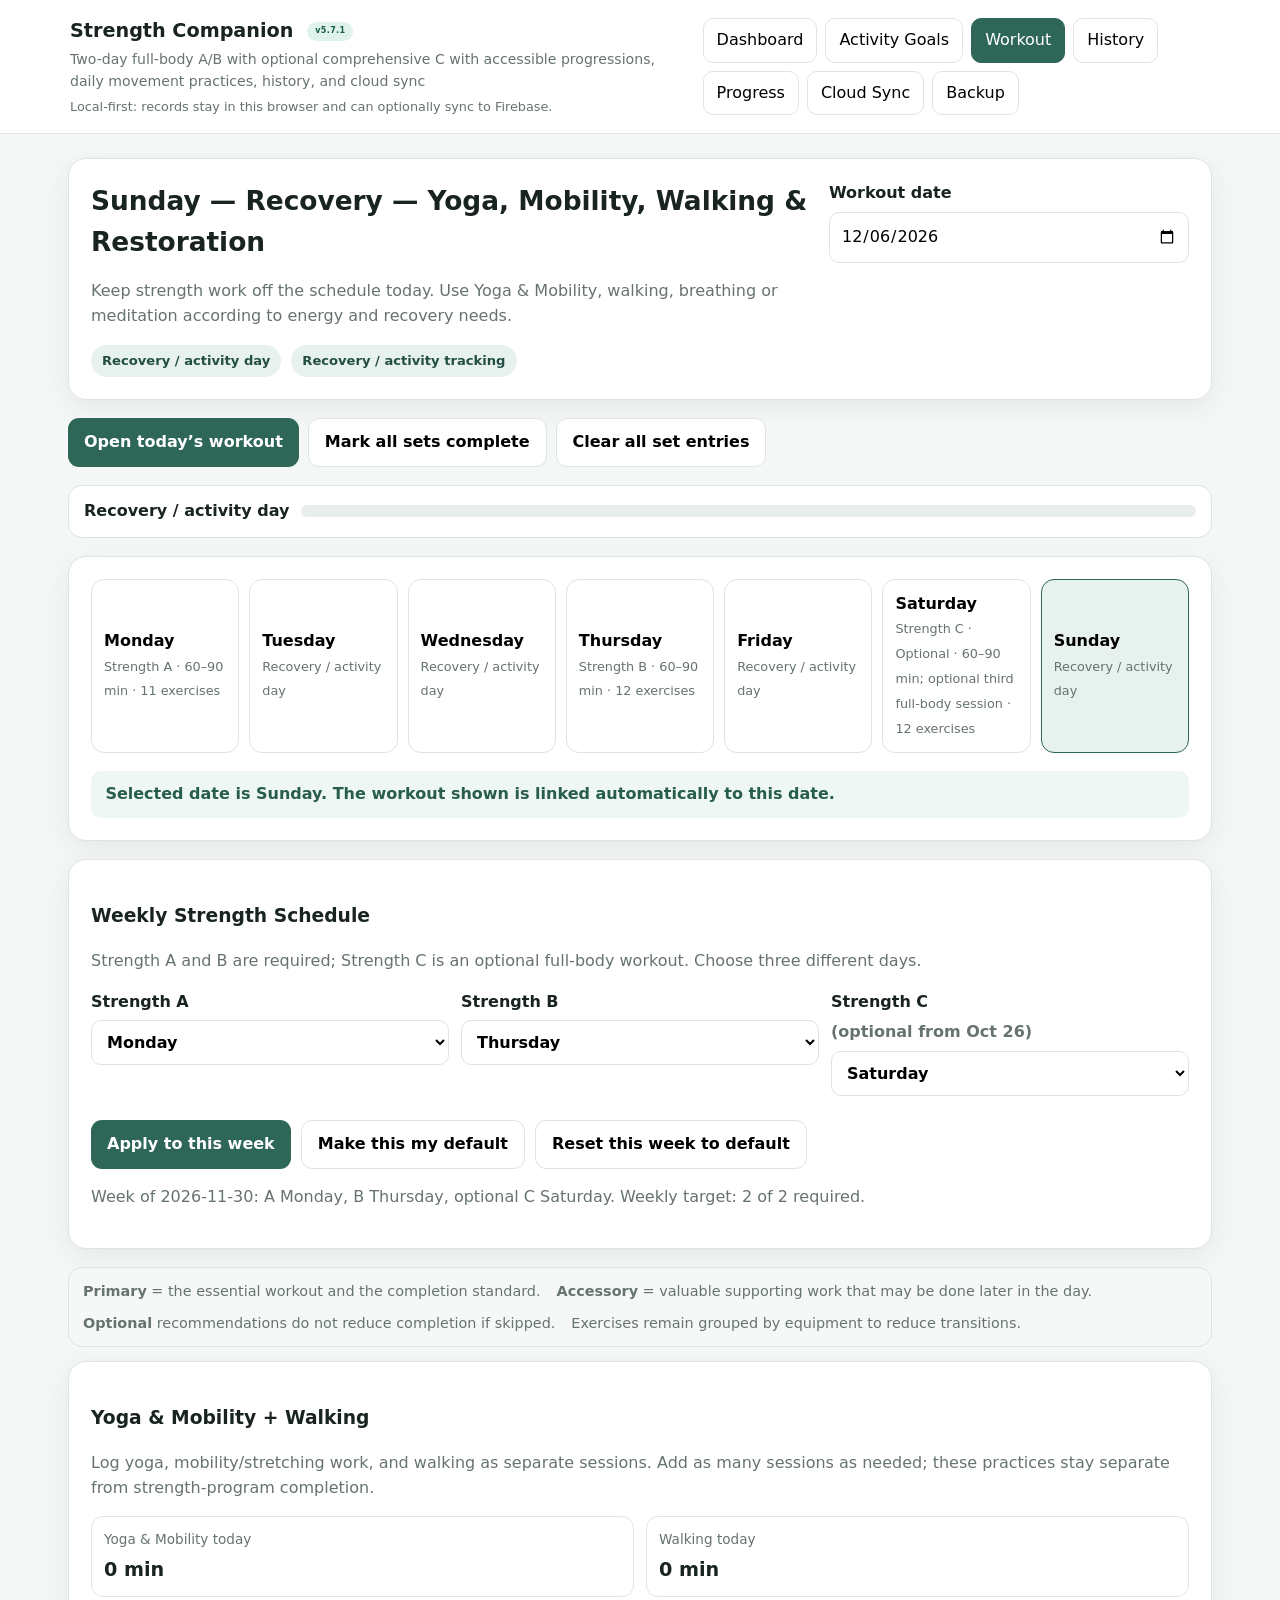
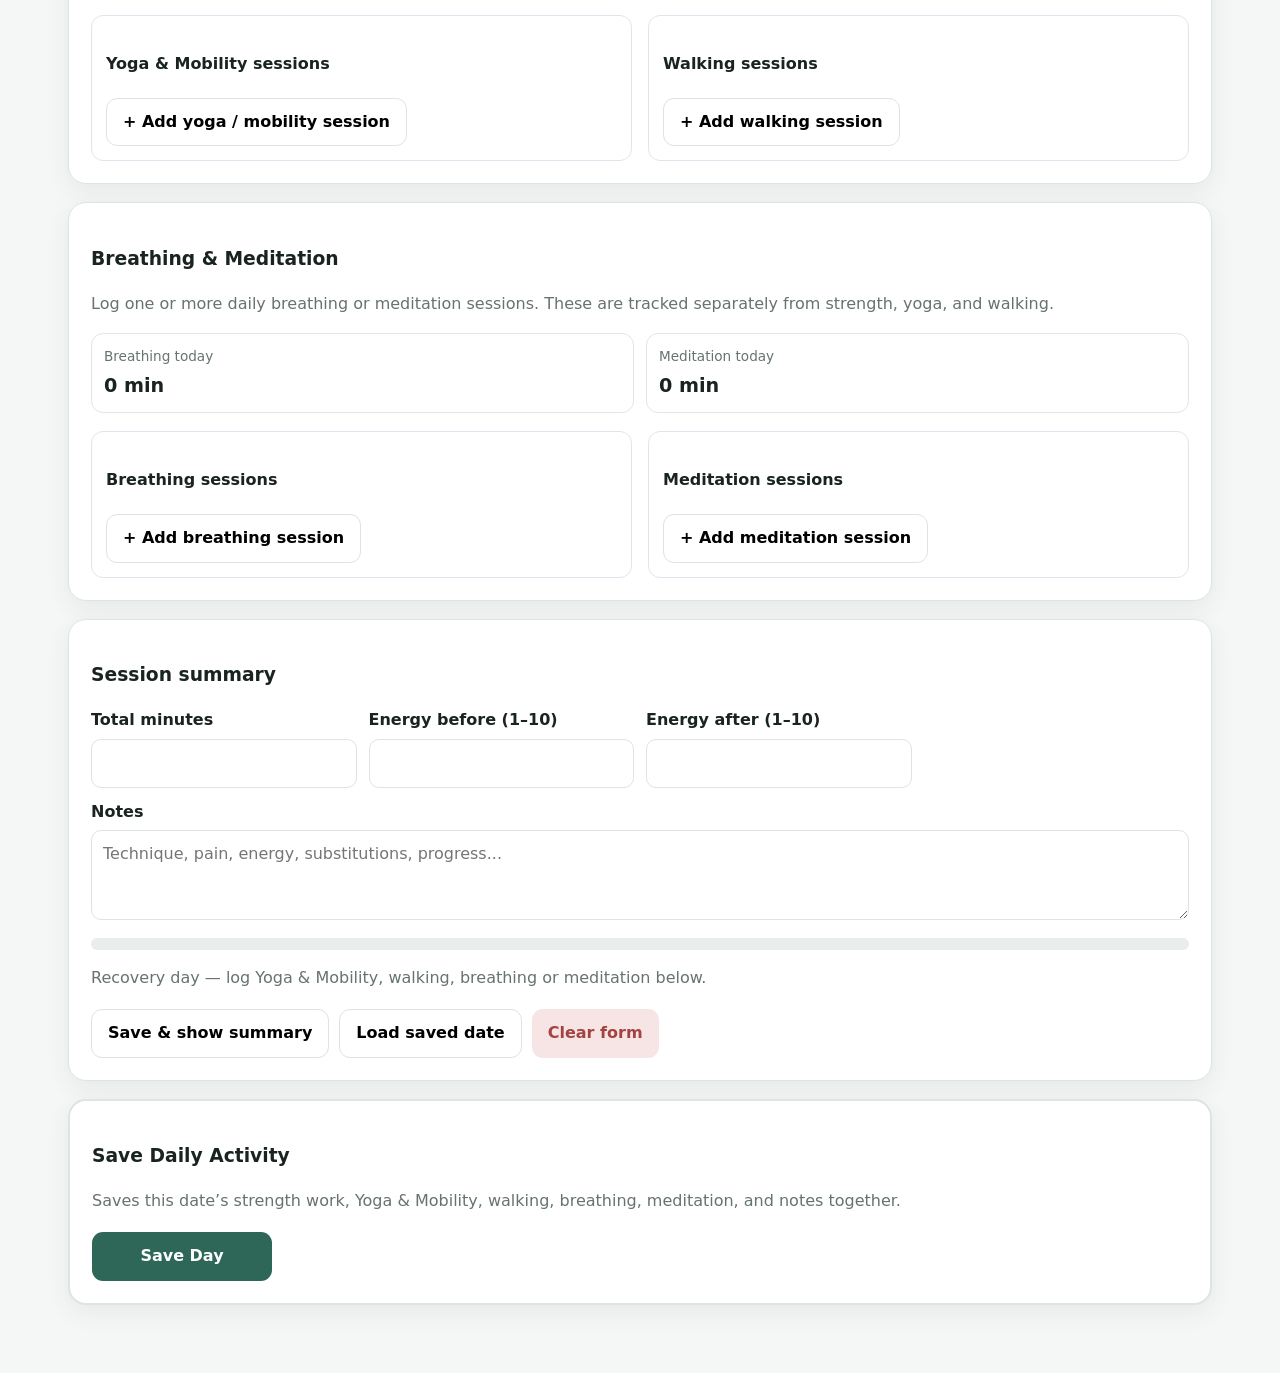
==== commit 63e0f34e: "Add files via upload" ====
--- a/index.html
+++ b/index.html
@@ -1,10 +1,10 @@
 <!doctype html>
-<html lang="en"><head><meta charset="utf-8"><meta name="viewport" content="width=device-width,initial-scale=1"><title>Strength Companion</title><meta name="theme-color" content="#2e6758"><link rel="stylesheet" href="styles.css"></head><body>
-<header><div class="header"><div class="brand"><h1>Strength Companion <span class="version-badge">v5.5.1</span></h1><p>Two-day full-body A/B with optional comprehensive C with accessible progressions, daily movement practices, history, and cloud sync</p><div class="offline-note">Local-first: records stay in this browser and can optionally sync to Firebase.</div></div><div class="tabs"><button type="button" class="tab" data-view="dashboard">Dashboard</button><button type="button" class="tab active" data-view="workout">Workout</button><button type="button" class="tab" data-view="history">History</button><button type="button" class="tab" data-view="progress">Progress</button><button type="button" class="tab" data-view="cloud">Cloud Sync</button><button type="button" class="tab" data-view="backup">Backup</button><button type="button" id="installApp" class="install" hidden>Install app</button></div></div></header>
+<html lang="en"><head><meta charset="utf-8"><meta name="viewport" content="width=device-width,initial-scale=1"><title>Strength Companion</title><meta name="theme-color" content="#2e6758"><link rel="stylesheet" href="styles.css?v=5.7.1"></head><body>
+<header><div class="header"><div class="brand"><h1>Strength Companion <span class="version-badge">v5.7.1</span></h1><p>Two-day full-body A/B with optional comprehensive C with accessible progressions, daily movement practices, history, and cloud sync</p><div class="offline-note">Local-first: records stay in this browser and can optionally sync to Firebase.</div></div><div class="tabs"><button type="button" class="tab" data-view="dashboard">Dashboard</button><button type="button" class="tab" data-view="goals">Activity Goals</button><button type="button" class="tab active" data-view="workout">Workout</button><button type="button" class="tab" data-view="history">History</button><button type="button" class="tab" data-view="progress">Progress</button><button type="button" class="tab" data-view="cloud">Cloud Sync</button><button type="button" class="tab" data-view="backup">Backup</button><button type="button" id="installApp" class="install" hidden>Install app</button></div></div></header>
 <main>
 <section id="dashboard" class="view">
 <div class="card"><h2>Training Dashboard</h2><p class="muted">A quick view of consistency, current streak, and recent progress.</p><div class="dashboard-grid" id="dashboardStats">
-<div class="dash-stat"><span>This week’s program completion</span><b id="dashWeekCompletion">0%</b><small id="dashWeekCompletionDetail">0/0 prescribed sets</small></div>
+<div class="dash-stat"><span>This week’s Primary set volume</span><b id="dashWeekCompletion">0%</b><small id="dashWeekCompletionDetail">0/0 prescribed sets</small></div>
 <div class="dash-stat"><span>Monthly strength consistency</span><b id="dashMonthCompletion">0%</b><small id="dashMonthCompletionDetail">0 of 0 required sessions</small></div>
 <div class="dash-stat"><span>Required strength · this week</span><b id="dashStreak">0/3</b><small id="requiredStrengthNote">A and B determine completion from October 19, 2026</small></div>
 <div class="dash-stat" id="optionalDStat"><span>Optional Strength D</span><b id="dashOptionalD">Not completed</b><small>Bonus fourth session; never lowers 3-day completion</small></div>
@@ -15,9 +15,18 @@
 <div class="dash-stat"><span>Meditation · this week</span><b id="dashMeditationMinutes">0 min</b><small>All meditation sessions combined</small></div>
 </div></div>
 
-<div class="card"><h3>Strength Training Summary</h3><p class="muted">Weekly and month-to-date totals. Required-session consistency is separate from accessory and optional work; skipping extras never lowers your consistency score. Set totals reflect saved workout records, not missed days.</p><div id="strengthSummary" aria-live="polite"></div></div>
+<div class="card"><h3>Strength Training Summary</h3><p class="muted">Weekly and month-to-date totals. Required-session consistency is separate from accessory and optional work; skipping extras never lowers your consistency score. Primary volume compares recorded Primary sets, including optional sessions, against the required sets scheduled through today.</p><div id="strengthSummary" aria-live="polite"></div></div>
+<div class="card"><h3>Wellness Activity Goals — Progress</h3><p class="muted">All recorded sessions count toward minutes. Each calendar day counts once toward frequency. Targets are prorated through today and respect the effective date of each goal.</p><div id="activityGoalsSummary" aria-live="polite"></div></div>
 <div class="card"><h3>Weekly training time history</h3><p class="muted">Monday–Sunday totals from saved session minutes.</p><p id="dashboardDataStatus" class="muted"></p><div id="weeklyTimeHistory"></div></div>
 <div class="card"><h3>Recent personal bests</h3><div id="dashboardPRs" class="pr-list"></div></div>
+</section>
+<section id="goals" class="view">
+<div class="card"><h2>Activity Goals</h2><p class="muted">Choose independent days-per-week and total-minutes-per-week goals for each activity. Leave a field blank for no target. Record as many short sessions per day as you like in the Workout tab; session length is not a goal requirement.</p>
+<div id="activityGoalsFields" class="activity-goals-fields"></div>
+<label>Goals effective from <input type="date" id="activityGoalsEffective"></label>
+<div class="quick-actions"><button type="button" id="saveActivityGoals" class="primary">Save activity goals</button></div>
+<p id="activityGoalsStatus" class="muted" role="status"></p><p id="activityGoalsHistory" class="muted"></p>
+<p class="muted">Changes are prospective: earlier periods use the goals in effect at that time. Goals sync through the existing cloud settings and are included in JSON backups.</p></div>
 </section>
 <section id="workout" class="view active">
 <div class="card hero"><div><h2 id="dayTitle"></h2><p id="mission" class="muted"></p><div id="summary" class="summary"></div></div><div><label for="workoutDate">Workout date</label><input id="workoutDate" type="date"></div></div><div id="strengthQuickActions" class="quick-actions"><button type="button" id="startToday" class="primary">Open today’s workout</button><button type="button" id="markAllSets" class="secondary">Mark all sets complete</button><button type="button" id="clearAllSets" class="secondary">Clear all set entries</button></div><div class="workout-status"><strong id="topCompletionText">0 of 0 sets · 0%</strong><div class="progressbar"><span id="topCompletionBar"></span></div></div>
@@ -194,4 +203,4 @@
 <section id="backup" class="view"><div class="card"><h2>Local Data & Backup</h2><p>Your records are stored only in this browser on this computer. Export a backup periodically so the history can be restored if browser data is cleared or the computer is replaced.</p><div class="backup"><button type="button" id="exportData" class="primary">Export backup</button><label class="filelabel">Import backup<input id="importData" type="file" accept="application/json"></label><button type="button" id="deleteAll" class="dangerbtn">Delete all data</button></div><p id="backupStatus" class="muted"></p></div></section>
 </main>
 
-<script src="app.js" defer></script><script type="module" src="firebase-sync.js"></script></body></html>+<script src="app.js?v=5.7.1" defer></script><script type="module" src="firebase-sync.js"></script></body></html>
--- a/styles.css
+++ b/styles.css
@@ -116,3 +116,35 @@
 .strength-summary-cards b{font-size:1.55rem}
 .strength-summary-breakdown{margin-top:12px;display:grid;gap:8px}
 .strength-summary-breakdown>div{display:flex;justify-content:space-between;gap:12px;flex-wrap:wrap;font-size:.88rem}
+
+/* v5.5.2: distinguish logged-set completion from scheduled-session consistency. */
+.strength-summary-breakdown span small{display:block;font-size:.77rem;line-height:1.4;font-weight:400;opacity:.78;margin-top:2px}
+
+/* v5.6.0: primary-volume stacked target bar */
+.primary-volume-section{display:block!important;border-bottom:1px solid var(--border,#d9e0e5);padding-bottom:12px}
+.primary-volume-heading{display:flex;align-items:center;justify-content:space-between;gap:12px}
+.primary-volume-heading strong{font-size:1.15rem;font-variant-numeric:tabular-nums}
+.primary-volume-section>small{display:block;line-height:1.45;opacity:.78;margin-top:5px}
+.primary-volume-track{display:flex;overflow:hidden;background:var(--border,#d9e0e5);height:13px;border-radius:100px;margin-top:9px}
+.primary-volume-required{background:#267b70;height:100%;flex-shrink:0}
+.primary-volume-optional{background:#8ab8ad;height:100%;flex-shrink:0}
+.primary-volume-legend{display:flex;flex-wrap:wrap;gap:8px 14px;margin-top:7px;font-size:.76rem}
+.primary-volume-legend span{display:inline-flex;align-items:center;gap:5px}
+.primary-volume-key{display:inline-block;width:10px;height:10px;border-radius:3px}
+.primary-volume-key.required{background:#267b70}
+.primary-volume-key.optional{background:#8ab8ad}
+
+/* v5.7.0 wellness goals */
+.activity-goals-fields{display:grid;grid-template-columns:repeat(auto-fit,minmax(225px,1fr));gap:14px;margin:15px 0}
+.activity-goal-entry{padding:14px;border:1px solid var(--border,#d9e0e5);border-radius:12px;display:grid;gap:9px}
+.activity-goal-entry label{display:grid;gap:4px;font-size:.86rem}
+.activity-goal-entry input{width:100%;box-sizing:border-box}
+.activity-goal-period{margin:14px 0 22px}
+.activity-goal-results{display:grid;grid-template-columns:repeat(auto-fit,minmax(230px,1fr));gap:12px}
+.activity-goal-result{border:1px solid var(--border,#d9e0e5);padding:12px;border-radius:10px}
+.activity-goal-result h5{font-size:1rem;margin:0 0 10px}
+.activity-goal-metric{display:grid;gap:5px;margin:10px 0}
+.activity-goal-metric span{font-size:.82rem;opacity:.8}
+.activity-goal-metric b{font-size:.9rem}
+.activity-goal-track{height:9px;border-radius:20px;overflow:hidden;background:var(--border,#d9e0e5)}
+.activity-goal-track div{height:100%;background:#397e72}
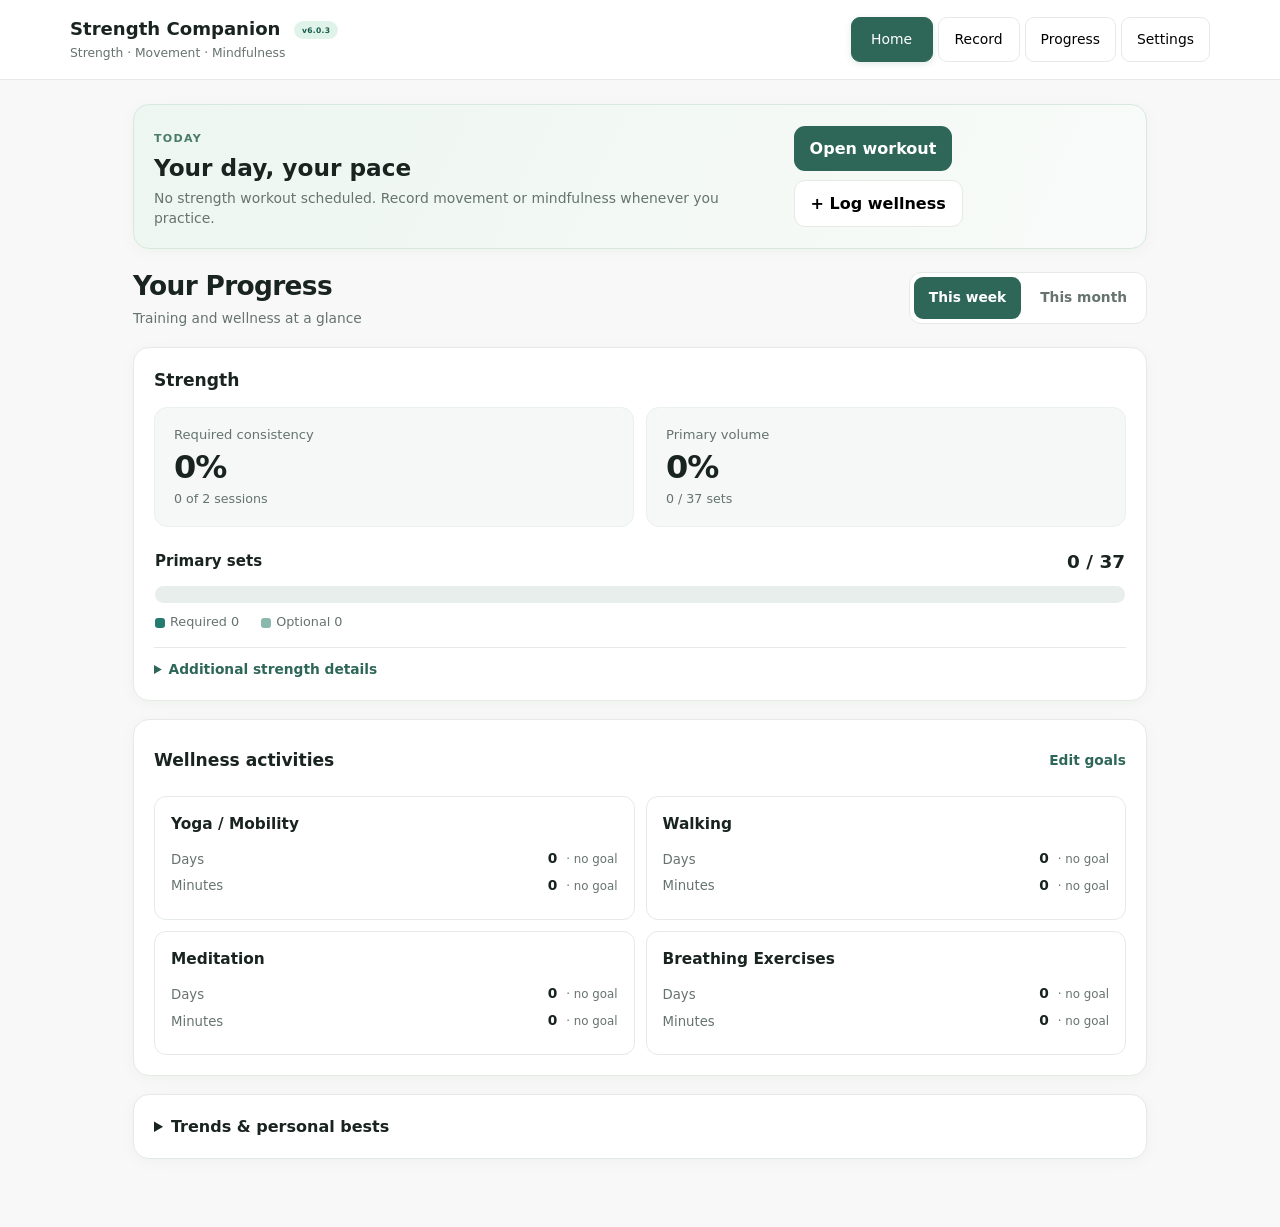
==== commit 62ad8ef3: "Add files via upload" ====
--- a/index.html
+++ b/index.html
@@ -1,37 +1,25 @@
 <!doctype html>
-<html lang="en"><head><meta charset="utf-8"><meta name="viewport" content="width=device-width,initial-scale=1"><title>Strength Companion</title><meta name="theme-color" content="#2e6758"><link rel="stylesheet" href="styles.css?v=5.7.1"></head><body>
-<header><div class="header"><div class="brand"><h1>Strength Companion <span class="version-badge">v5.7.1</span></h1><p>Two-day full-body A/B with optional comprehensive C with accessible progressions, daily movement practices, history, and cloud sync</p><div class="offline-note">Local-first: records stay in this browser and can optionally sync to Firebase.</div></div><div class="tabs"><button type="button" class="tab" data-view="dashboard">Dashboard</button><button type="button" class="tab" data-view="goals">Activity Goals</button><button type="button" class="tab active" data-view="workout">Workout</button><button type="button" class="tab" data-view="history">History</button><button type="button" class="tab" data-view="progress">Progress</button><button type="button" class="tab" data-view="cloud">Cloud Sync</button><button type="button" class="tab" data-view="backup">Backup</button><button type="button" id="installApp" class="install" hidden>Install app</button></div></div></header>
+<html lang="en"><head><meta charset="utf-8"><meta name="viewport" content="width=device-width,initial-scale=1"><title>Strength Companion</title><meta name="theme-color" content="#2e6758"><link rel="stylesheet" href="styles.css?v=6.0.2"></head><body>
+<header><div class="header"><div class="brand"><h1>Strength Companion <span class="version-badge">v6.0.3</span></h1><p>Strength · Movement · Mindfulness</p></div><nav class="tabs" aria-label="Main navigation"><button type="button" class="tab active" data-view="dashboard" data-main="home" aria-current="page">Home</button><button type="button" class="tab" data-view="workout" data-main="record">Record</button><button type="button" class="tab" data-view="progress" data-main="progress">Progress</button><button type="button" class="tab" data-view="cloud" data-main="settings">Settings</button></nav><button type="button" id="installApp" class="install" hidden>Install app</button></div></header>
 <main>
-<section id="dashboard" class="view">
-<div class="card"><h2>Training Dashboard</h2><p class="muted">A quick view of consistency, current streak, and recent progress.</p><div class="dashboard-grid" id="dashboardStats">
-<div class="dash-stat"><span>This week’s Primary set volume</span><b id="dashWeekCompletion">0%</b><small id="dashWeekCompletionDetail">0/0 prescribed sets</small></div>
-<div class="dash-stat"><span>Monthly strength consistency</span><b id="dashMonthCompletion">0%</b><small id="dashMonthCompletionDetail">0 of 0 required sessions</small></div>
-<div class="dash-stat"><span>Required strength · this week</span><b id="dashStreak">0/3</b><small id="requiredStrengthNote">A and B determine completion from October 19, 2026</small></div>
-<div class="dash-stat" id="optionalDStat"><span>Optional Strength D</span><b id="dashOptionalD">Not completed</b><small>Bonus fourth session; never lowers 3-day completion</small></div>
-<div class="dash-stat"><span>Strength training · this week</span><b id="dashStrengthMinutes">0 min</b><small>Monday–Sunday strength sessions only</small></div>
-<div class="dash-stat"><span>Yoga &amp; Mobility · this week</span><b id="dashYogaMinutes">0 min</b><small>Yoga, stretching, flexibility and mobility sessions combined</small></div>
-<div class="dash-stat"><span>Walking · this week</span><b id="dashWalkingMinutes">0 min</b><small>All walking sessions combined</small></div>
-<div class="dash-stat"><span>Breathing · this week</span><b id="dashBreathingMinutes">0 min</b><small>All breathing sessions combined</small></div>
-<div class="dash-stat"><span>Meditation · this week</span><b id="dashMeditationMinutes">0 min</b><small>All meditation sessions combined</small></div>
-</div></div>
-
-<div class="card"><h3>Strength Training Summary</h3><p class="muted">Weekly and month-to-date totals. Required-session consistency is separate from accessory and optional work; skipping extras never lowers your consistency score. Primary volume compares recorded Primary sets, including optional sessions, against the required sets scheduled through today.</p><div id="strengthSummary" aria-live="polite"></div></div>
-<div class="card"><h3>Wellness Activity Goals — Progress</h3><p class="muted">All recorded sessions count toward minutes. Each calendar day counts once toward frequency. Targets are prorated through today and respect the effective date of each goal.</p><div id="activityGoalsSummary" aria-live="polite"></div></div>
-<div class="card"><h3>Weekly training time history</h3><p class="muted">Monday–Sunday totals from saved session minutes.</p><p id="dashboardDataStatus" class="muted"></p><div id="weeklyTimeHistory"></div></div>
-<div class="card"><h3>Recent personal bests</h3><div id="dashboardPRs" class="pr-list"></div></div>
+<section id="dashboard" class="view period-week active">
+<div class="card today-card"><div><span class="eyebrow">TODAY</span><h2 id="todayPlanTitle">Your daily plan</h2><p class="muted" id="todayPlanSub">Record your movement and mindfulness in a few steps.</p></div><div class="today-actions"><button type="button" class="primary" data-jump="workout">Open workout</button><button type="button" class="secondary" data-jump="quick">+ Log wellness</button></div></div>
+<div class="dashboard-heading"><div><h2>Your Progress</h2><p class="muted">Training and wellness at a glance</p></div><div class="period-toggle" role="group" aria-label="Dashboard period"><button type="button" class="period-btn active" data-period="week" aria-pressed="true">This week</button><button type="button" class="period-btn" data-period="month" aria-pressed="false">This month</button></div></div><div class="card"><h3>Strength</h3><div id="strengthSummary" aria-live="polite"></div></div>
+<div class="card"><div class="section-head clean-section-head"><h3>Wellness activities</h3><button type="button" id="editGoalsLink" class="text-link">Edit goals</button></div><div id="activityGoalsSummary" aria-live="polite"></div></div>
+<details class="card dashboard-more"><summary>Trends &amp; personal bests</summary><div class="dashboard-more-content"><h3>Weekly training time</h3><p id="dashboardDataStatus" class="muted"></p><div id="weeklyTimeHistory"></div><h3>Recent personal bests</h3><div id="dashboardPRs" class="pr-list"></div></div></details>
 </section>
-<section id="goals" class="view">
-<div class="card"><h2>Activity Goals</h2><p class="muted">Choose independent days-per-week and total-minutes-per-week goals for each activity. Leave a field blank for no target. Record as many short sessions per day as you like in the Workout tab; session length is not a goal requirement.</p>
+<section id="goals" class="view"><div class="subnav"><button type="button" data-subview="progress">Trends</button><button type="button" data-subview="history">History</button><button type="button" data-subview="goals" class="active">Goals</button></div>
+<div class="card"><h2>Activity Goals</h2><p class="muted">Set weekly frequency and duration independently. Leave either field blank to skip that goal.</p>
 <div id="activityGoalsFields" class="activity-goals-fields"></div>
 <label>Goals effective from <input type="date" id="activityGoalsEffective"></label>
 <div class="quick-actions"><button type="button" id="saveActivityGoals" class="primary">Save activity goals</button></div>
 <p id="activityGoalsStatus" class="muted" role="status"></p><p id="activityGoalsHistory" class="muted"></p>
-<p class="muted">Changes are prospective: earlier periods use the goals in effect at that time. Goals sync through the existing cloud settings and are included in JSON backups.</p></div>
+<details class="inline-help"><summary>How goals work</summary><p>Goal changes apply prospectively. Earlier periods retain their targets. Multiple sessions count toward total minutes, but only one active day. Goals sync and are included in backups.</p></details></div>
 </section>
-<section id="workout" class="view active">
-<div class="card hero"><div><h2 id="dayTitle"></h2><p id="mission" class="muted"></p><div id="summary" class="summary"></div></div><div><label for="workoutDate">Workout date</label><input id="workoutDate" type="date"></div></div><div id="strengthQuickActions" class="quick-actions"><button type="button" id="startToday" class="primary">Open today’s workout</button><button type="button" id="markAllSets" class="secondary">Mark all sets complete</button><button type="button" id="clearAllSets" class="secondary">Clear all set entries</button></div><div class="workout-status"><strong id="topCompletionText">0 of 0 sets · 0%</strong><div class="progressbar"><span id="topCompletionBar"></span></div></div>
+<section id="workout" class="view"><div id="localSaveIndicator" class="local-save-indicator" role="status" aria-live="polite">Records stored on this device · cloud status in Settings</div><div class="record-intro"><div><h2>Record</h2><p class="muted">Strength and wellness sessions, all in one place.</p></div><div class="record-shortcuts"><button type="button" class="secondary" data-jump="strength">Strength</button><button type="button" class="secondary" data-jump="quick">Wellness</button></div></div><div id="strengthAnchor"></div>
+<div class="card hero"><div><h2 id="dayTitle"></h2><p id="mission" class="muted"></p><div id="summary" class="summary"></div></div><div><label for="workoutDate">Workout date</label><input id="workoutDate" type="date"></div></div><div id="strengthQuickActions" class="quick-actions"><button type="button" id="startToday" class="primary">Open today’s workout</button><button type="button" id="markAllSets" class="secondary">Mark all sets complete</button><button type="button" id="clearAllSets" class="secondary">Clear all set entries</button></div><details class="bulk-exercise-actions"><summary>More workout actions</summary><div class="quick-actions"><button type="button" id="markAllComplete" class="secondary">Mark all exercises complete</button><button type="button" id="markAllIncomplete" class="secondary">Clear all exercise checks</button></div></details><div class="workout-status"><strong id="topCompletionText">0 of 0 sets · 0%</strong><div class="progressbar"><span id="topCompletionBar"></span></div></div>
 <div class="card"><div id="daybar" class="daybar"></div><p id="dateDayNotice" class="date-day-notice"></p></div>
-<div class="card" id="weeklyScheduleCard">
+<details class="card secondary-panel" id="weeklyScheduleCard"><summary>Adjust strength schedule</summary><div class="secondary-panel-content">
   <div class="section-head"><div><h3>Weekly Strength Schedule</h3><p class="muted" id="scheduleDescription">From October 26: Strength A Monday, B Thursday, and optional C Saturday. Earlier schedules remain available for historical dates.</p></div></div>
   <div class="schedule-grid">
     <label>Strength A<select id="slotADay"></select></label>
@@ -41,22 +29,22 @@
   </div>
   <div class="actions"><button type="button" id="applyWeekSchedule" class="primary">Apply to this week</button><button type="button" id="saveDefaultSchedule" class="secondary">Make this my default</button><button type="button" id="resetWeekSchedule" class="secondary">Reset this week to default</button></div>
   <p id="scheduleStatus" class="muted"></p>
-</div>
-<div id="warmupCard" class="card"><h3>Warm-up</h3><ul id="warmup" class="list"></ul><div class="quick-actions"><button type="button" id="markAllComplete" class="secondary">Mark all exercises complete</button><button type="button" id="markAllIncomplete" class="secondary">Clear all exercise checks</button></div></div>
-<div id="programLegend" class="program-legend"><span><b>Primary</b> = the essential workout and the completion standard.</span><span><b>Accessory</b> = valuable supporting work that may be done later in the day.</span><span><b>Optional</b> recommendations do not reduce completion if skipped.</span><span>Exercises remain grouped by equipment to reduce transitions.</span></div><div id="exerciseList"></div>
-<div class="card" id="recommendationsCard"><h3>If time &amp; energy permit</h3><p class="muted">The Primary workout is already sufficient. These are targeted ways to add useful volume when recovery and energy are good.</p><div id="optionalRecommendations"></div></div>
-<div id="customExerciseCard" class="card"><h3>Add additional exercises</h3><p class="muted">Three entry slots are ready for substitutions, optional library exercises, or anything else you performed. Add one, two, or all three.</p><div class="custom-grid">
+</div></details>
+<details id="warmupCard" class="card secondary-panel"><summary>Warm-up</summary><div class="secondary-panel-content"><ul id="warmup" class="list"></ul></div></details>
+<details class="inline-help"><summary>Understanding Primary, Accessory &amp; Optional</summary><div id="programLegend" class="program-legend"><span><b>Primary</b> = the essential workout and the completion standard.</span><span><b>Accessory</b> = valuable supporting work that may be done later in the day.</span><span><b>Optional</b> recommendations do not reduce completion if skipped.</span><span>Exercises are grouped by equipment.</span></div></details><div id="exerciseList"></div>
+<details class="card secondary-panel" id="recommendationsCard"><summary>Optional recommendations</summary><div class="secondary-panel-content" id="optionalRecommendations"></div></details>
+<details id="customExerciseCard" class="card secondary-panel"><summary>Add an exercise</summary><div class="secondary-panel-content"><div class="custom-grid">
 <div class="custom-form" data-slot="1"><div class="name"><label>Exercise 1</label><select class="customExercise"></select></div><div class="manual-name" hidden><label>Other exercise name</label><input class="customName" placeholder="Enter exercise name"></div><div><label>Sets</label><select class="customSets"></select></div><div><label>Target weight</label><select class="customWeight"></select></div><div><label>Target reps</label><select class="customReps"></select></div><div><label>Target time</label><select class="customTime"></select></div><button class="primary addCustom">Add exercise 1</button></div>
 <div class="custom-form" data-slot="2"><div class="name"><label>Exercise 2</label><select class="customExercise"></select></div><div class="manual-name" hidden><label>Other exercise name</label><input class="customName" placeholder="Enter exercise name"></div><div><label>Sets</label><select class="customSets"></select></div><div><label>Target weight</label><select class="customWeight"></select></div><div><label>Target reps</label><select class="customReps"></select></div><div><label>Target time</label><select class="customTime"></select></div><button class="primary addCustom">Add exercise 2</button></div>
 <div class="custom-form" data-slot="3"><div class="name"><label>Exercise 3</label><select class="customExercise"></select></div><div class="manual-name" hidden><label>Other exercise name</label><input class="customName" placeholder="Enter exercise name"></div><div><label>Sets</label><select class="customSets"></select></div><div><label>Target weight</label><select class="customWeight"></select></div><div><label>Target reps</label><select class="customReps"></select></div><div><label>Target time</label><select class="customTime"></select></div><button class="primary addCustom">Add exercise 3</button></div>
-</div></div>
-<div id="cooldownCard" class="card"><h3>Cool-down</h3><ul id="cooldown" class="list"></ul></div>
+</div></div></details>
+<details id="cooldownCard" class="card secondary-panel"><summary>Cool-down</summary><div class="secondary-panel-content"><ul id="cooldown" class="list"></ul></div></details>
 
-<div class="card" id="dailyActivityCard">
+<div id="wellnessAnchor" class="wellness-anchor"><div><h2>Wellness sessions</h2><p class="muted">Add as many short sessions as you like. All minutes count.</p></div></div><div class="card" id="dailyActivityCard">
   <div class="section-head">
     <div>
       <h3>Yoga &amp; Mobility + Walking</h3>
-      <p class="muted">Log yoga, mobility/stretching work, and walking as separate sessions. Add as many sessions as needed; these practices stay separate from strength-program completion.</p>
+      <p class="muted">Log as many sessions as you like.</p>
     </div>
   </div>
   <div class="activity-summary-row">
@@ -82,7 +70,7 @@
 <div class="card" id="mindfulnessActivityCard">
   <div class="section-head"><div>
     <h3>Breathing & Meditation</h3>
-    <p class="muted">Log one or more daily breathing or meditation sessions. These are tracked separately from strength, yoga, and walking.</p>
+    <p class="muted">Add one or more sessions of each practice.</p>
   </div></div>
   <div class="activity-summary-row">
     <div><span>Breathing today</span><b id="dailyBreathingTotal">0 min</b></div>
@@ -100,19 +88,19 @@
   </div>
 </div>
 
-<div class="card"><h3>Session summary</h3><div class="session"><div><label>Total minutes</label><input id="totalMinutes" type="number" min="0"></div><div id="rpeField"><label>Effort (RPE 1–10)</label><input id="rpe" type="number" min="1" max="10"></div><div><label>Energy before (1–10)</label><input id="energyBefore" type="number" min="1" max="10"></div><div><label>Energy after (1–10)</label><input id="energyAfter" type="number" min="1" max="10"></div><div class="wide"><label>Notes</label><textarea id="notes" placeholder="Technique, pain, energy, substitutions, progress..."></textarea></div></div><div class="progressbar"><span id="completionBar"></span></div><p id="completionText" class="muted"></p><div class="actions">
+<div class="card"><h3>Session notes &amp; effort</h3><div class="session"><div><label>Total minutes</label><input id="totalMinutes" type="number" min="0"></div><div id="rpeField"><label>Effort (RPE 1–10)</label><input id="rpe" type="number" min="1" max="10"></div><div><label>Energy before (1–10)</label><input id="energyBefore" type="number" min="1" max="10"></div><div><label>Energy after (1–10)</label><input id="energyAfter" type="number" min="1" max="10"></div><div class="wide"><label>Notes</label><textarea id="notes" placeholder="Technique, pain, energy, substitutions, progress..."></textarea></div></div><div class="progressbar"><span id="completionBar"></span></div><p id="completionText" class="muted"></p><div class="actions">
 <button type="button" id="finishWorkout" class="secondary">Save & show summary</button><button type="button" id="loadWorkout" class="secondary">Load saved date</button><button type="button" id="clearWorkout" class="dangerbtn">Clear form</button></div><div id="completionSummary" class="summary-note"></div></div>
 
 <div class="card daily-save-card">
   <h3>Save Daily Activity</h3>
-  <p class="muted">Saves this date’s strength work, Yoga & Mobility, walking, breathing, meditation, and notes together.</p>
+  
   <div class="actions"><button type="button" id="saveWorkout" class="primary">Save Day</button></div>
 </div>
 
-</section><section id="history" class="view">
+</section><section id="history" class="view"><div class="subnav"><button type="button" data-subview="progress">Trends</button><button type="button" data-subview="history" class="active">History</button><button type="button" data-subview="goals">Goals</button></div>
   <div class="card">
     <h2>Activity History</h2>
-    <p class="muted">Review Strength, Yoga & Mobility, Walking, Breathing, and Meditation together or separately.</p>
+    
     <div class="filters">
       <div><label>From</label><input id="fromDate" type="date"></div>
       <div><label>To</label><input id="toDate" type="date"></div>
@@ -144,9 +132,9 @@
   <div id="historyStats" class="stats"></div>
   <div id="historyList"></div>
 </section>
-<section id="progress" class="view"><div class="card"><h2>Consistency</h2><div class="filters"><div><label>Chart period</label><select id="chartPeriod"><option value="12">Last 12 weeks</option><option value="24">Last 24 weeks</option><option value="52">Last 52 weeks</option></select></div><div><label>Exercise progress</label><select id="exerciseFilter"></select></div></div></div><div class="card"><h3>Weekly program completion</h3><div class="chart-wrap"><div id="consistencyChart" class="chart"></div></div></div><div class="card"><h3>Exercise progression</h3><div id="exerciseProgress"></div></div></section>
+<section id="progress" class="view"><div class="subnav"><button type="button" data-subview="progress" class="active">Trends</button><button type="button" data-subview="history">History</button><button type="button" data-subview="goals">Goals</button></div><div class="card"><h2>Trends</h2><div class="filters"><div><label>Chart period</label><select id="chartPeriod"><option value="12">Last 12 weeks</option><option value="24">Last 24 weeks</option><option value="52">Last 52 weeks</option></select></div><div><label>Exercise progress</label><select id="exerciseFilter"></select></div></div></div><div class="card"><h3>Required workout consistency</h3><p class="muted">Percentage of scheduled required workouts fully completed. Earlier program periods without comparable schedules appear as unavailable.</p><div class="chart-wrap"><div id="consistencyChart" class="chart"></div></div></div><details class="card secondary-panel"><summary>Exercise progression details</summary><div class="secondary-panel-content" id="exerciseProgress"></div></details></section>
 
-<section id="cloud" class="view">
+<section id="cloud" class="view"><div class="subnav"><button type="button" data-subview="cloud" class="active">Cloud sync</button><button type="button" data-subview="backup">Backup &amp; data</button></div>
   <div class="card">
     <h2>Cloud Sync</h2>
     <p class="muted">Your existing local history remains the primary copy. Firebase is optional and can synchronize the same records across devices.</p>
@@ -200,7 +188,7 @@
     <p id="syncMessage" class="muted"></p>
   </div>
 </section>
-<section id="backup" class="view"><div class="card"><h2>Local Data & Backup</h2><p>Your records are stored only in this browser on this computer. Export a backup periodically so the history can be restored if browser data is cleared or the computer is replaced.</p><div class="backup"><button type="button" id="exportData" class="primary">Export backup</button><label class="filelabel">Import backup<input id="importData" type="file" accept="application/json"></label><button type="button" id="deleteAll" class="dangerbtn">Delete all data</button></div><p id="backupStatus" class="muted"></p></div></section>
+<section id="backup" class="view"><div class="subnav"><button type="button" data-subview="cloud">Cloud sync</button><button type="button" data-subview="backup" class="active">Backup &amp; data</button></div><div class="card"><h2>Local Data & Backup</h2><p>Your records are saved locally in this browser and can also sync to Firebase when enabled. Export a JSON backup periodically for additional protection.</p><div class="backup"><button type="button" id="exportData" class="primary">Export backup</button><label class="filelabel">Import backup<input id="importData" type="file" accept="application/json"></label><button type="button" id="deleteAll" class="dangerbtn">Delete all data</button></div><p id="backupStatus" class="muted"></p></div></section>
 </main>
 
-<script src="app.js?v=5.7.1" defer></script><script type="module" src="firebase-sync.js"></script></body></html>+<script src="app.js?v=6.0.2" defer></script><script type="module" src="firebase-sync.js"></script></body></html>
--- a/styles.css
+++ b/styles.css
@@ -148,3 +148,130 @@
 .activity-goal-metric b{font-size:.9rem}
 .activity-goal-track{height:9px;border-radius:20px;overflow:hidden;background:var(--border,#d9e0e5)}
 .activity-goal-track div{height:100%;background:#397e72}
+
+/* v5.8.0: calm, focused dashboard. Calculations and record structures unchanged. */
+:root{--bg:#f7f8f7;--line:#e5eae7;--shadow:0 3px 16px rgba(24,52,42,.035)}
+body{line-height:1.45}
+.header{gap:12px}.brand h1{font-size:1.13rem}.brand p{font-size:.77rem}
+.tabs{gap:5px}.tab{padding:8px 11px;font-size:.87rem;border-radius:9px}
+main{max-width:1050px}
+.card{box-shadow:var(--shadow);padding:20px;border-radius:16px}
+.card h3{font-size:1.07rem;margin:0 0 14px}
+#dashboard .dashboard-overview{display:none}
+.dashboard-heading{display:flex;justify-content:space-between;align-items:center;gap:16px;margin:3px 0 18px}
+.dashboard-heading h2{font-size:1.65rem;letter-spacing:-.025em;margin:0}
+.dashboard-heading p{margin:4px 0 0;font-size:.86rem}
+.period-toggle{display:flex;gap:4px;padding:4px;border:1px solid var(--line);border-radius:12px;background:#fff}
+.period-btn{border:0;border-radius:9px;background:transparent;color:var(--muted);padding:9px 15px;font-size:.86rem;font-weight:700;white-space:nowrap}
+.period-btn.active{background:var(--accent);color:#fff}
+#dashboard.period-week .clean-period[data-period="month"],#dashboard.period-month .clean-period[data-period="week"]{display:none}
+.strength-summary-period.clean-period{border:0;padding:0;border-radius:0}
+.clean-metrics{display:grid;grid-template-columns:repeat(2,minmax(0,1fr));gap:12px}
+.clean-metric{padding:17px 19px;background:#f5f8f6;border:1px solid #eaf0ec;border-radius:13px;display:flex;flex-direction:column;gap:4px}
+.clean-metric>span{color:var(--muted);font-size:.82rem}
+.clean-metric>b{font-size:2rem;line-height:1.2;letter-spacing:-.035em;font-variant-numeric:tabular-nums}
+.clean-metric>small{color:var(--muted);font-size:.79rem}
+.clean-volume{margin:22px 1px 15px}
+.clean-volume-title{display:flex;align-items:center;justify-content:space-between;gap:12px;font-size:.94rem}
+.clean-volume-title b{font-size:1.15rem;font-variant-numeric:tabular-nums}
+.clean-volume-track{height:17px;margin-top:11px;background:#e8eeeb}
+.primary-volume-legend{gap:12px 22px;margin-top:10px;color:var(--muted);font-size:.8rem}
+.clean-details{margin-top:13px;padding-top:12px;border-top:1px solid var(--line)}
+.clean-details summary,.dashboard-more summary,.inline-help summary{cursor:pointer;color:var(--accent);font-size:.86rem;font-weight:700}
+.clean-detail-grid{display:grid;grid-template-columns:repeat(2,1fr);gap:10px;margin:13px 0}
+.clean-detail-grid>div{padding:10px;background:#f7f9f8;border-radius:9px;display:flex;justify-content:space-between;gap:10px;font-size:.85rem}
+.clean-detail-grid span{color:var(--muted)}
+.clean-details p{font-size:.79rem;margin:10px 0 0}
+.clean-section-head{display:flex;align-items:center;justify-content:space-between;margin-bottom:14px}
+.clean-section-head h3{margin:0}
+.text-link{border:0;background:none;color:var(--accent);font-size:.86rem;font-weight:750;padding:5px 0}
+.activity-goal-period.clean-period{margin:0}
+.activity-goal-results{grid-template-columns:repeat(2,minmax(0,1fr));gap:11px}
+.clean-goal-card{border:1px solid var(--line);border-radius:12px;padding:16px;background:#fff}
+.clean-goal-card h5{font-size:.96rem;margin:0 0 14px}
+.clean-goal-metric{margin:11px 0 14px}
+.clean-goal-metric:last-child{margin-bottom:0}
+.clean-goal-line{display:flex;align-items:center;justify-content:space-between;gap:10px;font-size:.83rem;margin-bottom:7px}
+.clean-goal-line>span{color:var(--muted)}
+.clean-goal-line b{font-size:.86rem;font-variant-numeric:tabular-nums;white-space:nowrap}
+.clean-goal-line em{font-style:normal;color:var(--muted);font-weight:500;font-size:.74rem;margin-left:4px}
+.activity-goal-track{height:10px;background:#e9efeb}
+.dashboard-more summary{font-size:1rem;color:var(--ink)}
+.dashboard-more-content{padding-top:18px}
+.dashboard-more-content h3{margin:14px 0 10px}
+.inline-help{margin:12px 0;font-size:.85rem}
+.inline-help .program-legend{margin-top:12px}
+#goals .card>p.muted{font-size:.88rem;max-width:620px}
+.activity-goal-entry{background:#fcfdfc}
+.activity-goal-entry strong{font-size:.95rem}
+.activity-goal-entry label{font-weight:600}
+@media(max-width:650px){
+ .dashboard-heading{align-items:flex-start;flex-direction:column;gap:12px}
+ .period-toggle{width:100%}.period-btn{flex:1}
+ .clean-metric{padding:14px 12px}.clean-metric>b{font-size:1.7rem}
+ .activity-goal-results{grid-template-columns:1fr}
+ .clean-goal-card{padding:14px}
+ .card{padding:17px}
+}
+
+/* v5.8.1: focus indicators and compact small-screen navigation */
+.period-btn:focus-visible,.tab:focus-visible,.text-link:focus-visible,summary:focus-visible,button:focus-visible{outline:3px solid #88bba9;outline-offset:3px}
+@media(max-width:650px){.tabs{flex-wrap:nowrap;overflow-x:auto;max-width:100%;padding:4px 0 9px;scrollbar-width:thin}.tab{white-space:nowrap;flex-shrink:0}.header{align-items:stretch;flex-direction:column;gap:10px}.clean-metric>span{min-height:2.3em}.clean-volume-title{align-items:baseline}}
+
+/* v5.9.0 focused usability pass: progressive disclosure beyond dashboard */
+.secondary-panel{padding:0!important;overflow:visible}
+.secondary-panel>summary{padding:17px 20px;font-weight:750;font-size:1rem;color:var(--ink);cursor:pointer;list-style-position:inside}
+.secondary-panel[open]>summary{border-bottom:1px solid #e5eae7}
+.secondary-panel-content{padding:17px 20px}
+.secondary-panel-content>.custom-grid{margin-top:0}
+.exercise-guidance{margin:10px 0;border-radius:9px;background:#f7f9f8;border:1px solid #e7ece8}
+.exercise-guidance>summary{cursor:pointer;font-size:.82rem;font-weight:700;color:var(--accent);padding:10px 13px}
+.exercise-guidance .exercise-grid{margin:0;padding:0 12px 12px}
+.exercise-guidance .cuebox{box-shadow:none}
+.history-details{margin-top:12px;border-top:1px solid #e9eeeb;padding-top:10px}
+.history-details>summary{cursor:pointer;color:var(--accent);font-weight:700;font-size:.83rem}
+.history-details[open]>summary{margin-bottom:12px}
+.history-item{padding:17px 18px}
+.history-meta{line-height:1.6}
+.activity-panel{border-radius:12px}
+.activity-panel>h4{margin-top:0}
+#workout .card>h3,#history .card>h2,#progress .card>h2{letter-spacing:-.015em}
+#workout .hero{padding:18px 20px}
+#workout .quick-actions{gap:8px}
+#workout .equipment-block-header span{display:none}
+#cloud .card p,#backup .card p{line-height:1.5}
+@media(max-width:650px){.secondary-panel>summary{padding:15px}.secondary-panel-content{padding:15px}.history-item{padding:14px}.history-head{gap:8px;flex-wrap:wrap}}
+
+/* v5.10 usability refinements */
+.bulk-exercise-actions{margin:10px 0 16px;padding:10px 14px;border:1px solid var(--line,#e5eae7);border-radius:11px;background:#fafcfb}
+.bulk-exercise-actions summary{cursor:pointer;font-weight:700;font-size:.87rem;color:var(--accent,#246d61)}
+.bulk-exercise-actions .quick-actions{margin-top:12px}
+#progress .barcol[aria-label*="not available"] .bar{background:transparent}
+
+/* v6 workflow redesign: four destinations, consistent navigation and quick-entry paths */
+.header{align-items:center;gap:18px;flex-wrap:wrap}
+.tabs{display:flex;flex-wrap:nowrap;gap:5px;overflow:visible}
+.tab{min-width:82px;text-align:center;padding:11px 15px}
+.tab.active{box-shadow:0 2px 7px rgba(18,70,54,.12)}
+.today-card{display:flex;align-items:center;justify-content:space-between;gap:18px;background:linear-gradient(115deg,#edf6f1,#f8fbf9);border-color:#d7e8df;margin-bottom:18px}
+.today-card h2{font-size:1.45rem;margin:4px 0}
+.today-card p{margin:0;font-size:.87rem}
+.eyebrow{font-size:.69rem;letter-spacing:.12em;font-weight:800;color:#4a7b67}
+.today-actions,.record-shortcuts{display:flex;gap:9px;flex-wrap:wrap}
+.today-actions button{white-space:nowrap}
+.record-intro,.wellness-anchor{display:flex;align-items:center;justify-content:space-between;gap:12px;margin:0 0 17px}
+.record-intro h2,.wellness-anchor h2{margin:0 0 3px;font-size:1.4rem}
+.record-intro p,.wellness-anchor p{margin:0;font-size:.84rem}
+.wellness-anchor{margin-top:27px;scroll-margin-top:20px}
+#strengthAnchor{scroll-margin-top:20px}
+.subnav{display:flex;gap:6px;flex-wrap:wrap;margin:0 0 17px;border-bottom:1px solid #dfe7e2;padding-bottom:9px}
+.subnav button{border:0;background:transparent;border-radius:9px;padding:10px 16px;color:var(--muted);font-size:.88rem;font-weight:700}
+.subnav button.active{background:#eaf3ee;color:#205a46}
+#workout .daily-save-card{position:relative}
+#workout .daily-save-card .primary{min-width:160px}
+@media(max-width:720px){.header{gap:10px}.tabs{width:100%;justify-content:space-between;gap:3px}.tab{min-width:0;flex:1;padding:10px 5px;font-size:.83rem}.today-card{align-items:stretch;flex-direction:column}.today-actions button{flex:1}.record-intro{align-items:flex-start;flex-direction:column}.subnav button{flex:1;padding:10px 6px;font-size:.81rem}}
+
+/* v6.0.1 save feedback */
+.local-save-indicator{display:inline-flex;margin:0 0 13px;padding:8px 13px;border:1px solid #dce6e0;border-radius:999px;background:#f6faf7;color:#365b4b;font-size:.82rem;font-weight:650}
+.local-save-indicator[data-state="pending"]{background:#fff8e9;color:#795c28}
+.today-card h2{line-height:1.35}
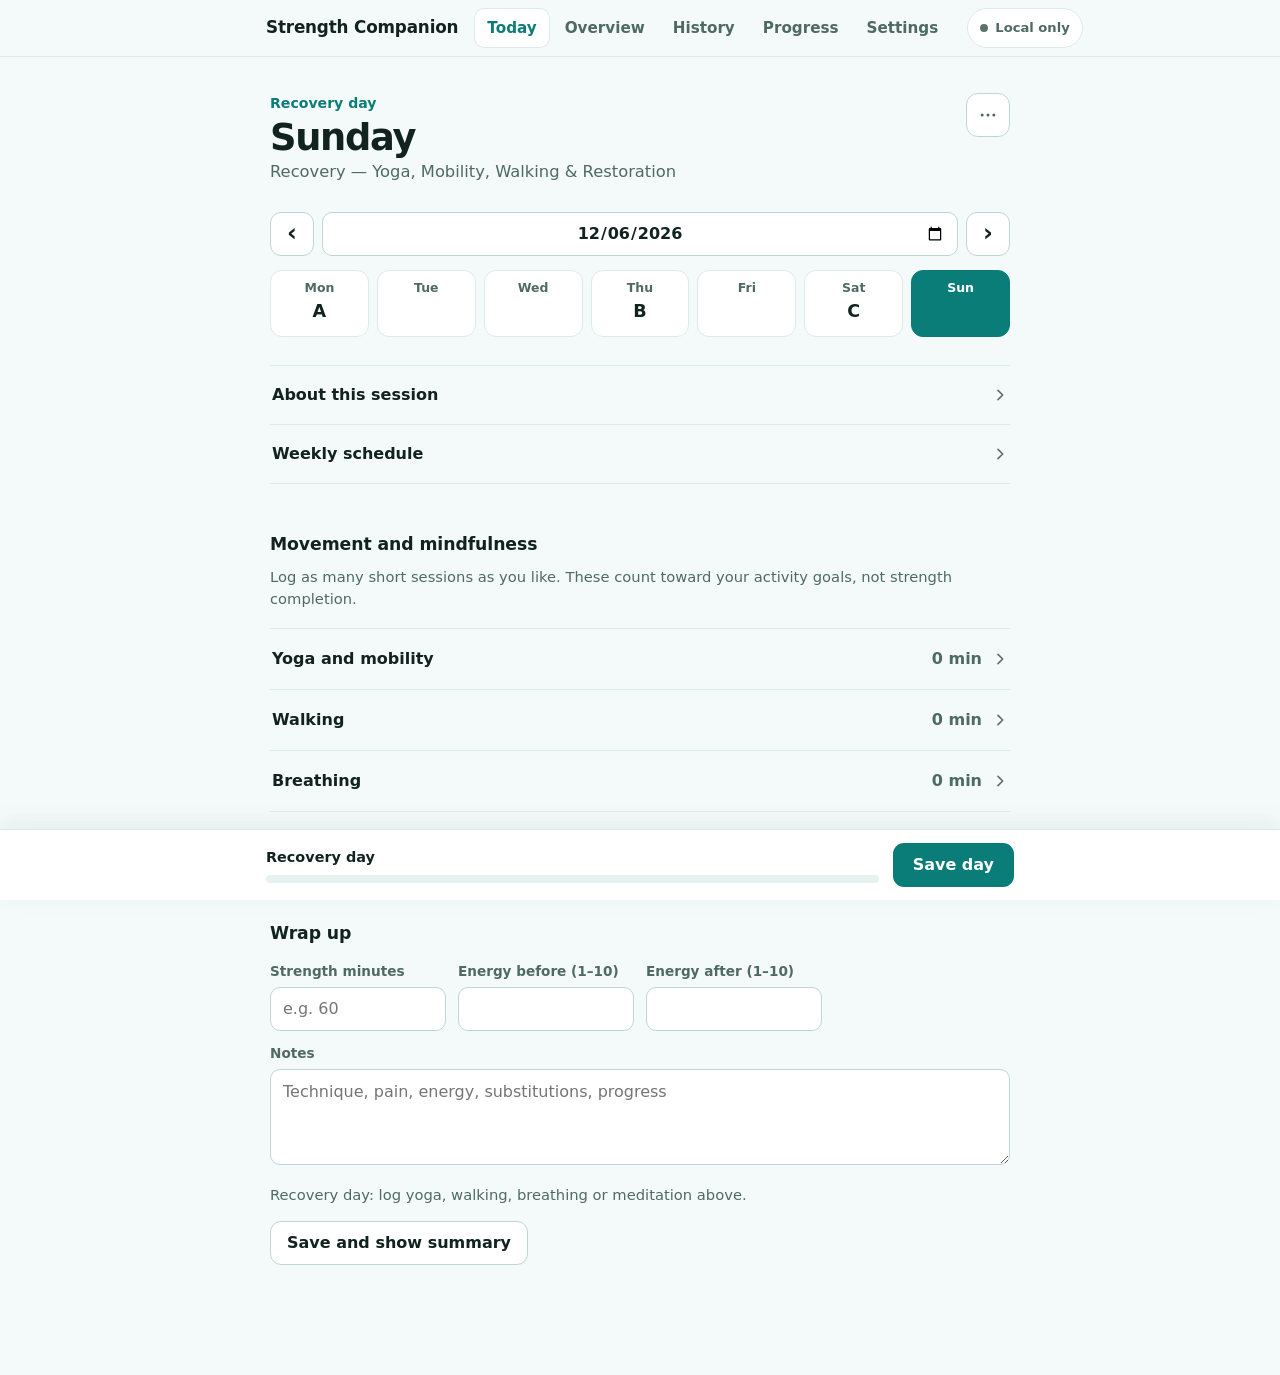
==== commit 2343bfb3: "Add files via upload" ====
--- a/index.html
+++ b/index.html
@@ -1,154 +1,355 @@
 <!doctype html>
-<html lang="en"><head><meta charset="utf-8"><meta name="viewport" content="width=device-width,initial-scale=1"><title>Strength Companion</title><meta name="theme-color" content="#2e6758"><link rel="stylesheet" href="styles.css?v=6.0.2"></head><body>
-<header><div class="header"><div class="brand"><h1>Strength Companion <span class="version-badge">v6.0.3</span></h1><p>Strength · Movement · Mindfulness</p></div><nav class="tabs" aria-label="Main navigation"><button type="button" class="tab active" data-view="dashboard" data-main="home" aria-current="page">Home</button><button type="button" class="tab" data-view="workout" data-main="record">Record</button><button type="button" class="tab" data-view="progress" data-main="progress">Progress</button><button type="button" class="tab" data-view="cloud" data-main="settings">Settings</button></nav><button type="button" id="installApp" class="install" hidden>Install app</button></div></header>
+<html lang="en">
+<head>
+<meta charset="utf-8">
+<meta name="viewport" content="width=device-width,initial-scale=1,viewport-fit=cover">
+<meta name="color-scheme" content="light dark">
+<meta name="theme-color" content="#0b7d78">
+<title>Strength Companion</title>
+<link rel="stylesheet" href="styles.css?v=6.0.3">
+</head>
+<body>
+
+<svg width="0" height="0" style="position:absolute" aria-hidden="true" focusable="false">
+  <defs>
+    <symbol id="i-today" viewBox="0 0 24 24"><path d="M3 9v6M6.5 6.5v11M17.5 6.5v11M21 9v6M6.5 12h11" fill="none" stroke="currentColor" stroke-width="2" stroke-linecap="round" stroke-linejoin="round"/></symbol>
+    <symbol id="i-overview" viewBox="0 0 24 24"><path d="M5 20V11M12 20V4M19 20v-6" fill="none" stroke="currentColor" stroke-width="2" stroke-linecap="round"/></symbol>
+    <symbol id="i-history" viewBox="0 0 24 24"><path d="M12 7v5l3 2M4 12a8 8 0 1 0 2.4-5.7M4 4v3.5h3.5" fill="none" stroke="currentColor" stroke-width="2" stroke-linecap="round" stroke-linejoin="round"/></symbol>
+    <symbol id="i-progress" viewBox="0 0 24 24"><path d="M3 17l6-6 4 4 8-8M15 7h6v6" fill="none" stroke="currentColor" stroke-width="2" stroke-linecap="round" stroke-linejoin="round"/></symbol>
+    <symbol id="i-settings" viewBox="0 0 24 24"><path d="M4 7h9M17 7h3M4 17h3M11 17h9M15 4v6M9 14v6" fill="none" stroke="currentColor" stroke-width="2" stroke-linecap="round"/></symbol>
+    <symbol id="i-more" viewBox="0 0 24 24"><circle cx="5" cy="12" r="1.8" fill="currentColor"/><circle cx="12" cy="12" r="1.8" fill="currentColor"/><circle cx="19" cy="12" r="1.8" fill="currentColor"/></symbol>
+    <symbol id="i-note" viewBox="0 0 24 24"><path d="M4 20h4L19 9a2.8 2.8 0 0 0-4-4L4 16v4z" fill="none" stroke="currentColor" stroke-width="2" stroke-linejoin="round"/></symbol>
+    <symbol id="i-plus" viewBox="0 0 24 24"><path d="M12 5v14M5 12h14" fill="none" stroke="currentColor" stroke-width="2" stroke-linecap="round"/></symbol>
+    <symbol id="i-chev" viewBox="0 0 24 24"><path d="M9 6l6 6-6 6" fill="none" stroke="currentColor" stroke-width="2" stroke-linecap="round" stroke-linejoin="round"/></symbol>
+  </defs>
+</svg>
+
+<header class="topbar">
+  <div class="topbar-in">
+    <div class="brand"><h1>Strength Companion</h1></div>
+    <nav class="tabs" aria-label="Main">
+      <button type="button" class="tab active" data-view="workout"><svg class="ic" aria-hidden="true"><use href="#i-today"/></svg><span>Today</span></button>
+      <button type="button" class="tab" data-view="dashboard"><svg class="ic" aria-hidden="true"><use href="#i-overview"/></svg><span>Overview</span></button>
+      <button type="button" class="tab" data-view="history"><svg class="ic" aria-hidden="true"><use href="#i-history"/></svg><span>History</span></button>
+      <button type="button" class="tab" data-view="progress"><svg class="ic" aria-hidden="true"><use href="#i-progress"/></svg><span>Progress</span></button>
+      <button type="button" class="tab" data-view="settings"><svg class="ic" aria-hidden="true"><use href="#i-settings"/></svg><span>Settings</span></button>
+    </nav>
+    <button type="button" id="syncChip" class="sync-chip" data-state="local" aria-label="Cloud sync status. Open sync settings"><i aria-hidden="true"></i><span>Local only</span></button>
+  </div>
+</header>
+
 <main>
-<section id="dashboard" class="view period-week active">
-<div class="card today-card"><div><span class="eyebrow">TODAY</span><h2 id="todayPlanTitle">Your daily plan</h2><p class="muted" id="todayPlanSub">Record your movement and mindfulness in a few steps.</p></div><div class="today-actions"><button type="button" class="primary" data-jump="workout">Open workout</button><button type="button" class="secondary" data-jump="quick">+ Log wellness</button></div></div>
-<div class="dashboard-heading"><div><h2>Your Progress</h2><p class="muted">Training and wellness at a glance</p></div><div class="period-toggle" role="group" aria-label="Dashboard period"><button type="button" class="period-btn active" data-period="week" aria-pressed="true">This week</button><button type="button" class="period-btn" data-period="month" aria-pressed="false">This month</button></div></div><div class="card"><h3>Strength</h3><div id="strengthSummary" aria-live="polite"></div></div>
-<div class="card"><div class="section-head clean-section-head"><h3>Wellness activities</h3><button type="button" id="editGoalsLink" class="text-link">Edit goals</button></div><div id="activityGoalsSummary" aria-live="polite"></div></div>
-<details class="card dashboard-more"><summary>Trends &amp; personal bests</summary><div class="dashboard-more-content"><h3>Weekly training time</h3><p id="dashboardDataStatus" class="muted"></p><div id="weeklyTimeHistory"></div><h3>Recent personal bests</h3><div id="dashboardPRs" class="pr-list"></div></div></details>
+
+<!-- ============================== TODAY ============================== -->
+<section id="workout" class="view active" aria-label="Today">
+
+  <div class="day-head">
+    <div class="day-id">
+      <div id="summary" class="day-meta"></div>
+      <h2 id="dayTitle"></h2>
+      <p id="dayFocus" class="day-focus"></p>
+    </div>
+    <details class="menu" id="dayMenu">
+      <summary aria-label="More actions"><svg class="ic" aria-hidden="true"><use href="#i-more"/></svg></summary>
+      <div class="menu-pop">
+        <button type="button" id="startToday" class="menu-item">Go to today</button>
+        <div id="strengthQuickActions">
+          <button type="button" id="markAllSets" class="menu-item">Mark every set complete</button>
+          <button type="button" id="clearAllSets" class="menu-item danger">Clear all set entries</button>
+        </div>
+        <button type="button" id="loadWorkout" class="menu-item">Reload saved entry for this date</button>
+        <button type="button" id="clearWorkout" class="menu-item danger">Clear this form</button>
+      </div>
+    </details>
+  </div>
+
+  <div class="week-nav">
+    <div class="date-row">
+      <button type="button" id="prevDay" class="icon-btn" aria-label="Previous day">&#8249;</button>
+      <input id="workoutDate" type="date" aria-label="Workout date">
+      <button type="button" id="nextDay" class="icon-btn" aria-label="Next day">&#8250;</button>
+    </div>
+    <div id="daybar" class="daybar" aria-label="Days this week"></div>
+  </div>
+  <p id="dateDayNotice" class="date-day-notice" hidden></p>
+
+  <details class="fold" id="aboutDay">
+    <summary>About this session</summary>
+    <div class="fold-body">
+      <p id="mission" class="muted"></p>
+      <div id="programLegend" class="program-legend">
+        <span><b>Primary</b> sets are the essential work and set the completion standard.</span>
+        <span><b>Accessory</b> sets are supporting work; skipping them never lowers completion.</span>
+      </div>
+    </div>
+  </details>
+
+  <details class="fold" id="weeklyScheduleCard">
+    <summary>Weekly schedule</summary>
+    <div class="fold-body">
+      <p class="muted" id="scheduleDescription"></p>
+      <div class="schedule-grid">
+        <label>Strength A<select id="slotADay"></select></label>
+        <label>Strength B<select id="slotBDay"></select></label>
+        <label id="slotCLabel">Strength C <span class="muted">(optional)</span><select id="slotCDay"></select></label>
+        <label id="slotDLabel">Strength D <span class="muted">(optional)</span><select id="slotDDay"></select></label>
+      </div>
+      <div class="actions">
+        <button type="button" id="applyWeekSchedule" class="primary">Apply to this week</button>
+        <button type="button" id="saveDefaultSchedule" class="secondary">Make this my default</button>
+        <button type="button" id="resetWeekSchedule" class="secondary">Reset this week</button>
+      </div>
+      <p id="scheduleStatus" class="muted"></p>
+    </div>
+  </details>
+
+  <details id="warmupCard" class="fold">
+    <summary>Warm-up</summary>
+    <div class="fold-body"><ul id="warmup" class="list"></ul></div>
+  </details>
+
+  <div id="exerciseList"></div>
+
+  <details class="fold" id="recommendationsCard">
+    <summary>If you have time and energy</summary>
+    <div class="fold-body">
+      <p class="muted">The Primary work is already enough. These add useful volume when recovery is good.</p>
+      <div id="optionalRecommendations"></div>
+    </div>
+  </details>
+
+  <details id="customExerciseCard" class="fold">
+    <summary>Add an exercise</summary>
+    <div class="fold-body">
+      <p class="muted">Log a substitution, a library exercise, or anything else you did. Use up to three slots.</p>
+      <div class="custom-grid">
+        <div class="custom-form" data-slot="1"><div class="name"><label>Exercise</label><select class="customExercise" aria-label="Exercise"></select></div><div class="manual-name" hidden><label>Exercise name</label><input class="customName" placeholder="Enter exercise name"></div><div><label>Sets</label><select class="customSets" aria-label="Sets"></select></div><div><label>Weight</label><select class="customWeight" aria-label="Weight"></select></div><div><label>Reps</label><select class="customReps" aria-label="Reps"></select></div><div><label>Time</label><select class="customTime" aria-label="Time"></select></div><button type="button" class="secondary addCustom">Add exercise</button></div>
+        <div class="custom-form" data-slot="2"><div class="name"><label>Exercise</label><select class="customExercise" aria-label="Exercise"></select></div><div class="manual-name" hidden><label>Exercise name</label><input class="customName" placeholder="Enter exercise name"></div><div><label>Sets</label><select class="customSets" aria-label="Sets"></select></div><div><label>Weight</label><select class="customWeight" aria-label="Weight"></select></div><div><label>Reps</label><select class="customReps" aria-label="Reps"></select></div><div><label>Time</label><select class="customTime" aria-label="Time"></select></div><button type="button" class="secondary addCustom">Add exercise</button></div>
+        <div class="custom-form" data-slot="3"><div class="name"><label>Exercise</label><select class="customExercise" aria-label="Exercise"></select></div><div class="manual-name" hidden><label>Exercise name</label><input class="customName" placeholder="Enter exercise name"></div><div><label>Sets</label><select class="customSets" aria-label="Sets"></select></div><div><label>Weight</label><select class="customWeight" aria-label="Weight"></select></div><div><label>Reps</label><select class="customReps" aria-label="Reps"></select></div><div><label>Time</label><select class="customTime" aria-label="Time"></select></div><button type="button" class="secondary addCustom">Add exercise</button></div>
+      </div>
+    </div>
+  </details>
+
+  <details id="cooldownCard" class="fold">
+    <summary>Cool-down</summary>
+    <div class="fold-body"><ul id="cooldown" class="list"></ul></div>
+  </details>
+
+  <section class="block" aria-labelledby="movementHead">
+    <h3 id="movementHead">Movement and mindfulness</h3>
+    <p class="muted block-note">Log as many short sessions as you like. These count toward your activity goals, not strength completion.</p>
+
+    <div id="dailyActivityCard" class="practice-group">
+      <details class="practice">
+        <summary><span class="practice-name">Yoga and mobility</span><b id="dailyYogaTotal" class="practice-total">0 min</b></summary>
+        <div class="practice-body">
+          <div id="yogaSessions"></div>
+          <button type="button" id="addYogaSession" class="add-btn"><svg class="ic" aria-hidden="true"><use href="#i-plus"/></svg>Add session</button>
+        </div>
+      </details>
+      <details class="practice">
+        <summary><span class="practice-name">Walking</span><b id="dailyWalkingTotal" class="practice-total">0 min</b></summary>
+        <div class="practice-body">
+          <div id="walkingSessions"></div>
+          <button type="button" id="addWalkingSession" class="add-btn"><svg class="ic" aria-hidden="true"><use href="#i-plus"/></svg>Add session</button>
+        </div>
+      </details>
+    </div>
+
+    <div id="mindfulnessActivityCard" class="practice-group">
+      <details class="practice">
+        <summary><span class="practice-name">Breathing</span><b id="dailyBreathingTotal" class="practice-total">0 min</b></summary>
+        <div class="practice-body">
+          <div id="breathingSessions"></div>
+          <button type="button" id="addBreathingSession" class="add-btn"><svg class="ic" aria-hidden="true"><use href="#i-plus"/></svg>Add session</button>
+        </div>
+      </details>
+      <details class="practice">
+        <summary><span class="practice-name">Meditation</span><b id="dailyMeditationTotal" class="practice-total">0 min</b></summary>
+        <div class="practice-body">
+          <div id="meditationSessions"></div>
+          <button type="button" id="addMeditationSession" class="add-btn"><svg class="ic" aria-hidden="true"><use href="#i-plus"/></svg>Add session</button>
+        </div>
+      </details>
+    </div>
+  </section>
+
+  <section class="block" aria-labelledby="wrapHead">
+    <h3 id="wrapHead">Wrap up</h3>
+    <div class="session">
+      <div><label for="totalMinutes">Strength minutes</label><input id="totalMinutes" type="number" min="0" inputmode="numeric" placeholder="e.g. 60"></div>
+      <div id="rpeField"><label for="rpe">Effort (1–10)</label><input id="rpe" type="number" min="1" max="10" inputmode="numeric"></div>
+      <div><label for="energyBefore">Energy before (1–10)</label><input id="energyBefore" type="number" min="1" max="10" inputmode="numeric"></div>
+      <div><label for="energyAfter">Energy after (1–10)</label><input id="energyAfter" type="number" min="1" max="10" inputmode="numeric"></div>
+      <div class="wide"><label for="notes">Notes</label><textarea id="notes" placeholder="Technique, pain, energy, substitutions, progress"></textarea></div>
+    </div>
+    <div class="progressbar visually-hidden-bar"><span id="completionBar"></span></div>
+    <p id="completionText" class="muted wrap-status"></p>
+    <div class="actions">
+      <button type="button" id="finishWorkout" class="secondary">Save and show summary</button>
+    </div>
+    <div id="completionSummary" class="summary-note" role="status"></div>
+  </section>
+
+  <div class="savebar" role="region" aria-label="Workout progress">
+    <div class="savebar-in">
+      <div class="savebar-progress">
+        <strong id="topCompletionText">Primary 0 of 0 sets</strong>
+        <div class="progressbar"><span id="topCompletionBar"></span></div>
+      </div>
+      <button type="button" id="saveWorkout" class="primary">Save day</button>
+    </div>
+  </div>
+
 </section>
-<section id="goals" class="view"><div class="subnav"><button type="button" data-subview="progress">Trends</button><button type="button" data-subview="history">History</button><button type="button" data-subview="goals" class="active">Goals</button></div>
-<div class="card"><h2>Activity Goals</h2><p class="muted">Set weekly frequency and duration independently. Leave either field blank to skip that goal.</p>
-<div id="activityGoalsFields" class="activity-goals-fields"></div>
-<label>Goals effective from <input type="date" id="activityGoalsEffective"></label>
-<div class="quick-actions"><button type="button" id="saveActivityGoals" class="primary">Save activity goals</button></div>
-<p id="activityGoalsStatus" class="muted" role="status"></p><p id="activityGoalsHistory" class="muted"></p>
-<details class="inline-help"><summary>How goals work</summary><p>Goal changes apply prospectively. Earlier periods retain their targets. Multiple sessions count toward total minutes, but only one active day. Goals sync and are included in backups.</p></details></div>
+
+<!-- ============================== OVERVIEW ============================== -->
+<section id="dashboard" class="view" aria-label="Overview">
+  <h2 class="page-title">This week</h2>
+
+  <div class="kpis">
+    <div class="kpi"><span>Strength sessions</span><b id="dashStreak">0/2</b><small id="requiredStrengthNote"></small></div>
+    <div class="kpi"><span>Primary sets</span><b id="dashWeekCompletion">0%</b><small id="dashWeekCompletionDetail"></small></div>
+    <div class="kpi"><span>Active time</span><b id="dashTotalMinutes">0 min</b><small>All activities combined</small></div>
+  </div>
+
+  <section class="block">
+    <h3>Time by activity</h3>
+    <ul class="minutes-list" id="dashMinutes">
+      <li data-k="strength"><span>Strength</span><i><u></u></i><b id="dashStrengthMinutes">0 min</b></li>
+      <li data-k="yoga"><span>Yoga and mobility</span><i><u></u></i><b id="dashYogaMinutes">0 min</b></li>
+      <li data-k="walking"><span>Walking</span><i><u></u></i><b id="dashWalkingMinutes">0 min</b></li>
+      <li data-k="breathing"><span>Breathing</span><i><u></u></i><b id="dashBreathingMinutes">0 min</b></li>
+      <li data-k="meditation"><span>Meditation</span><i><u></u></i><b id="dashMeditationMinutes">0 min</b></li>
+    </ul>
+  </section>
+
+  <section class="block">
+    <h3>Activity goals</h3>
+    <div id="activityGoalsSummary" aria-live="polite"></div>
+  </section>
+
+  <section class="block">
+    <h3>Recent personal bests</h3>
+    <div id="dashboardPRs" class="pr-list"></div>
+  </section>
+
+  <details class="fold">
+    <summary>Strength details</summary>
+    <div class="fold-body">
+      <div class="kpis kpis-small">
+        <div class="kpi"><span>Month consistency</span><b id="dashMonthCompletion">0%</b><small id="dashMonthCompletionDetail"></small></div>
+        <div class="kpi" id="optionalDStat"><span>Optional Strength C</span><b id="dashOptionalD">Not completed</b><small>Bonus session; never lowers your target</small></div>
+      </div>
+      <div id="strengthSummary" aria-live="polite"></div>
+    </div>
+  </details>
+
+  <details class="fold">
+    <summary>Weekly history</summary>
+    <div class="fold-body">
+      <p id="dashboardDataStatus" class="muted"></p>
+      <div id="weeklyTimeHistory"></div>
+    </div>
+  </details>
 </section>
-<section id="workout" class="view"><div id="localSaveIndicator" class="local-save-indicator" role="status" aria-live="polite">Records stored on this device · cloud status in Settings</div><div class="record-intro"><div><h2>Record</h2><p class="muted">Strength and wellness sessions, all in one place.</p></div><div class="record-shortcuts"><button type="button" class="secondary" data-jump="strength">Strength</button><button type="button" class="secondary" data-jump="quick">Wellness</button></div></div><div id="strengthAnchor"></div>
-<div class="card hero"><div><h2 id="dayTitle"></h2><p id="mission" class="muted"></p><div id="summary" class="summary"></div></div><div><label for="workoutDate">Workout date</label><input id="workoutDate" type="date"></div></div><div id="strengthQuickActions" class="quick-actions"><button type="button" id="startToday" class="primary">Open today’s workout</button><button type="button" id="markAllSets" class="secondary">Mark all sets complete</button><button type="button" id="clearAllSets" class="secondary">Clear all set entries</button></div><details class="bulk-exercise-actions"><summary>More workout actions</summary><div class="quick-actions"><button type="button" id="markAllComplete" class="secondary">Mark all exercises complete</button><button type="button" id="markAllIncomplete" class="secondary">Clear all exercise checks</button></div></details><div class="workout-status"><strong id="topCompletionText">0 of 0 sets · 0%</strong><div class="progressbar"><span id="topCompletionBar"></span></div></div>
-<div class="card"><div id="daybar" class="daybar"></div><p id="dateDayNotice" class="date-day-notice"></p></div>
-<details class="card secondary-panel" id="weeklyScheduleCard"><summary>Adjust strength schedule</summary><div class="secondary-panel-content">
-  <div class="section-head"><div><h3>Weekly Strength Schedule</h3><p class="muted" id="scheduleDescription">From October 26: Strength A Monday, B Thursday, and optional C Saturday. Earlier schedules remain available for historical dates.</p></div></div>
-  <div class="schedule-grid">
-    <label>Strength A<select id="slotADay"></select></label>
-    <label>Strength B<select id="slotBDay"></select></label>
-    <label id="slotCLabel">Strength C <span class="muted">(optional from Oct 26)</span><select id="slotCDay"></select></label>
-    <label id="slotDLabel">Strength D <span class="muted">(optional)</span><select id="slotDDay"></select></label>
-  </div>
-  <div class="actions"><button type="button" id="applyWeekSchedule" class="primary">Apply to this week</button><button type="button" id="saveDefaultSchedule" class="secondary">Make this my default</button><button type="button" id="resetWeekSchedule" class="secondary">Reset this week to default</button></div>
-  <p id="scheduleStatus" class="muted"></p>
-</div></details>
-<details id="warmupCard" class="card secondary-panel"><summary>Warm-up</summary><div class="secondary-panel-content"><ul id="warmup" class="list"></ul></div></details>
-<details class="inline-help"><summary>Understanding Primary, Accessory &amp; Optional</summary><div id="programLegend" class="program-legend"><span><b>Primary</b> = the essential workout and the completion standard.</span><span><b>Accessory</b> = valuable supporting work that may be done later in the day.</span><span><b>Optional</b> recommendations do not reduce completion if skipped.</span><span>Exercises are grouped by equipment.</span></div></details><div id="exerciseList"></div>
-<details class="card secondary-panel" id="recommendationsCard"><summary>Optional recommendations</summary><div class="secondary-panel-content" id="optionalRecommendations"></div></details>
-<details id="customExerciseCard" class="card secondary-panel"><summary>Add an exercise</summary><div class="secondary-panel-content"><div class="custom-grid">
-<div class="custom-form" data-slot="1"><div class="name"><label>Exercise 1</label><select class="customExercise"></select></div><div class="manual-name" hidden><label>Other exercise name</label><input class="customName" placeholder="Enter exercise name"></div><div><label>Sets</label><select class="customSets"></select></div><div><label>Target weight</label><select class="customWeight"></select></div><div><label>Target reps</label><select class="customReps"></select></div><div><label>Target time</label><select class="customTime"></select></div><button class="primary addCustom">Add exercise 1</button></div>
-<div class="custom-form" data-slot="2"><div class="name"><label>Exercise 2</label><select class="customExercise"></select></div><div class="manual-name" hidden><label>Other exercise name</label><input class="customName" placeholder="Enter exercise name"></div><div><label>Sets</label><select class="customSets"></select></div><div><label>Target weight</label><select class="customWeight"></select></div><div><label>Target reps</label><select class="customReps"></select></div><div><label>Target time</label><select class="customTime"></select></div><button class="primary addCustom">Add exercise 2</button></div>
-<div class="custom-form" data-slot="3"><div class="name"><label>Exercise 3</label><select class="customExercise"></select></div><div class="manual-name" hidden><label>Other exercise name</label><input class="customName" placeholder="Enter exercise name"></div><div><label>Sets</label><select class="customSets"></select></div><div><label>Target weight</label><select class="customWeight"></select></div><div><label>Target reps</label><select class="customReps"></select></div><div><label>Target time</label><select class="customTime"></select></div><button class="primary addCustom">Add exercise 3</button></div>
-</div></div></details>
-<details id="cooldownCard" class="card secondary-panel"><summary>Cool-down</summary><div class="secondary-panel-content"><ul id="cooldown" class="list"></ul></div></details>
-
-<div id="wellnessAnchor" class="wellness-anchor"><div><h2>Wellness sessions</h2><p class="muted">Add as many short sessions as you like. All minutes count.</p></div></div><div class="card" id="dailyActivityCard">
-  <div class="section-head">
-    <div>
-      <h3>Yoga &amp; Mobility + Walking</h3>
-      <p class="muted">Log as many sessions as you like.</p>
-    </div>
-  </div>
-  <div class="activity-summary-row">
-    <div><span>Yoga &amp; Mobility today</span><b id="dailyYogaTotal">0 min</b></div>
-    <div><span>Walking today</span><b id="dailyWalkingTotal">0 min</b></div>
-  </div>
-  <div class="activity-grid">
-    <div class="activity-panel">
-      <h4>Yoga &amp; Mobility sessions</h4>
-      <div id="yogaSessions"></div>
-      <button type="button" id="addYogaSession" class="secondary">+ Add yoga / mobility session</button>
-    </div>
-    <div class="activity-panel">
-      <h4>Walking sessions</h4>
-      <div id="walkingSessions"></div>
-      <button type="button" id="addWalkingSession" class="secondary">+ Add walking session</button>
-    </div>
-  </div>
-</div>
-
-
-
-<div class="card" id="mindfulnessActivityCard">
-  <div class="section-head"><div>
-    <h3>Breathing & Meditation</h3>
-    <p class="muted">Add one or more sessions of each practice.</p>
-  </div></div>
-  <div class="activity-summary-row">
-    <div><span>Breathing today</span><b id="dailyBreathingTotal">0 min</b></div>
-    <div><span>Meditation today</span><b id="dailyMeditationTotal">0 min</b></div>
-  </div>
-  <div class="activity-grid">
-    <div class="activity-panel">
-      <h4>Breathing sessions</h4><div id="breathingSessions"></div>
-      <button type="button" id="addBreathingSession" class="secondary">+ Add breathing session</button>
-    </div>
-    <div class="activity-panel">
-      <h4>Meditation sessions</h4><div id="meditationSessions"></div>
-      <button type="button" id="addMeditationSession" class="secondary">+ Add meditation session</button>
-    </div>
-  </div>
-</div>
-
-<div class="card"><h3>Session notes &amp; effort</h3><div class="session"><div><label>Total minutes</label><input id="totalMinutes" type="number" min="0"></div><div id="rpeField"><label>Effort (RPE 1–10)</label><input id="rpe" type="number" min="1" max="10"></div><div><label>Energy before (1–10)</label><input id="energyBefore" type="number" min="1" max="10"></div><div><label>Energy after (1–10)</label><input id="energyAfter" type="number" min="1" max="10"></div><div class="wide"><label>Notes</label><textarea id="notes" placeholder="Technique, pain, energy, substitutions, progress..."></textarea></div></div><div class="progressbar"><span id="completionBar"></span></div><p id="completionText" class="muted"></p><div class="actions">
-<button type="button" id="finishWorkout" class="secondary">Save & show summary</button><button type="button" id="loadWorkout" class="secondary">Load saved date</button><button type="button" id="clearWorkout" class="dangerbtn">Clear form</button></div><div id="completionSummary" class="summary-note"></div></div>
-
-<div class="card daily-save-card">
-  <h3>Save Daily Activity</h3>
-  
-  <div class="actions"><button type="button" id="saveWorkout" class="primary">Save Day</button></div>
-</div>
-
-</section><section id="history" class="view"><div class="subnav"><button type="button" data-subview="progress">Trends</button><button type="button" data-subview="history" class="active">History</button><button type="button" data-subview="goals">Goals</button></div>
-  <div class="card">
-    <h2>Activity History</h2>
-    
-    <div class="filters">
-      <div><label>From</label><input id="fromDate" type="date"></div>
-      <div><label>To</label><input id="toDate" type="date"></div>
-      <div><label>Activity</label>
-        <select id="activityFilter">
-          <option value="all">All activity</option>
-          <option value="strength">Strength only</option>
-          <option value="yogaMobility">Yoga &amp; Mobility only</option>
-          <option value="walking">Walking only</option>
-          <option value="breathing">Breathing only</option>
-          <option value="meditation">Meditation only</option>
-        </select>
-      </div>
-      <div><label>Day</label><select id="dayFilter"><option value="">All days</option></select></div>
-      <div><label>Period</label>
-        <select id="periodFilter">
-          <option value="all">All time</option>
-          <option value="week">This week</option>
-          <option value="month">This month</option>
-          <option value="12weeks">Last 12 weeks</option>
-        </select>
-      </div>
-    </div>
-    <div class="actions">
-      <button type="button" id="applyFilters" class="primary">Apply filters</button>
-      <button type="button" id="resetFilters" class="secondary">Reset</button>
-    </div>
-  </div>
+
+<!-- ============================== HISTORY ============================== -->
+<section id="history" class="view" aria-label="History">
+  <h2 class="page-title">History</h2>
+  <div class="filter-row">
+    <div><label for="activityFilter">Show</label>
+      <select id="activityFilter">
+        <option value="all">All activity</option>
+        <option value="strength">Strength</option>
+        <option value="yogaMobility">Yoga and mobility</option>
+        <option value="walking">Walking</option>
+        <option value="breathing">Breathing</option>
+        <option value="meditation">Meditation</option>
+      </select>
+    </div>
+    <div><label for="periodFilter">Period</label>
+      <select id="periodFilter">
+        <option value="all">All time</option>
+        <option value="week">This week</option>
+        <option value="month">This month</option>
+        <option value="12weeks">Last 12 weeks</option>
+      </select>
+    </div>
+  </div>
+  <details class="fold">
+    <summary>More filters</summary>
+    <div class="fold-body">
+      <div class="filters">
+        <div><label for="fromDate">From</label><input id="fromDate" type="date"></div>
+        <div><label for="toDate">To</label><input id="toDate" type="date"></div>
+        <div><label for="dayFilter">Weekday</label><select id="dayFilter"><option value="">All days</option></select></div>
+      </div>
+    </div>
+  </details>
+  <div class="filter-reset"><button type="button" id="resetFilters" class="link-btn">Reset filters</button></div>
   <div id="historyStats" class="stats"></div>
   <div id="historyList"></div>
 </section>
-<section id="progress" class="view"><div class="subnav"><button type="button" data-subview="progress" class="active">Trends</button><button type="button" data-subview="history">History</button><button type="button" data-subview="goals">Goals</button></div><div class="card"><h2>Trends</h2><div class="filters"><div><label>Chart period</label><select id="chartPeriod"><option value="12">Last 12 weeks</option><option value="24">Last 24 weeks</option><option value="52">Last 52 weeks</option></select></div><div><label>Exercise progress</label><select id="exerciseFilter"></select></div></div></div><div class="card"><h3>Required workout consistency</h3><p class="muted">Percentage of scheduled required workouts fully completed. Earlier program periods without comparable schedules appear as unavailable.</p><div class="chart-wrap"><div id="consistencyChart" class="chart"></div></div></div><details class="card secondary-panel"><summary>Exercise progression details</summary><div class="secondary-panel-content" id="exerciseProgress"></div></details></section>
-
-<section id="cloud" class="view"><div class="subnav"><button type="button" data-subview="cloud" class="active">Cloud sync</button><button type="button" data-subview="backup">Backup &amp; data</button></div>
-  <div class="card">
-    <h2>Cloud Sync</h2>
-    <p class="muted">Your existing local history remains the primary copy. Firebase is optional and can synchronize the same records across devices.</p>
-    <div class="migration-box">
-      <strong>Existing local history</strong>
-      <p id="migrationStatus" class="muted">Checking saved records…</p>
-      <button id="cloudExportBackup" type="button" class="secondary">Export safety backup</button>
-    </div>
-    <div id="cloudStatus" class="cloud-status local"><b>Local only</b><span>Cloud sync is not configured.</span></div>
-  </div>
-  <div class="card">
-    <h3>1. Paste Firebase configuration</h3>
-    <p class="muted">Paste the complete <code>const firebaseConfig = { ... };</code> block from Firebase Project Settings.</p>
-    <textarea id="firebaseConfigBlock" spellcheck="false" placeholder='const firebaseConfig = {
+
+<!-- ============================== PROGRESS ============================== -->
+<section id="progress" class="view" aria-label="Progress">
+  <h2 class="page-title">Progress</h2>
+  <section class="block">
+    <div class="block-head">
+      <h3>Weekly Primary completion</h3>
+      <select id="chartPeriod" aria-label="Chart period"><option value="12">Last 12 weeks</option><option value="24">Last 24 weeks</option><option value="52">Last 52 weeks</option></select>
+    </div>
+    <div class="chart-wrap" tabindex="0" role="region" aria-label="Weekly consistency chart (scrolls sideways)"><div id="consistencyChart" class="chart"></div></div>
+  </section>
+  <section class="block">
+    <div class="block-head">
+      <h3>Exercise progression</h3>
+      <select id="exerciseFilter" aria-label="Exercise"></select>
+    </div>
+    <div id="exerciseProgress" tabindex="0" role="region" aria-label="Exercise progress table"></div>
+  </section>
+</section>
+
+<!-- ============================== SETTINGS ============================== -->
+<section id="settings" class="view" aria-label="Settings">
+  <h2 class="page-title">Settings</h2>
+  <div class="seg" role="group" aria-label="Settings sections">
+    <button type="button" class="seg-btn active" data-pane="goals">Goals</button>
+    <button type="button" class="seg-btn" data-pane="cloud">Cloud sync</button>
+    <button type="button" class="seg-btn" data-pane="backup">Backup</button>
+    <button type="button" class="seg-btn" data-pane="about">About</button>
+  </div>
+
+  <div id="goals" class="pane active">
+    <section class="block">
+      <h3>Weekly activity goals</h3>
+      <p class="muted block-note">Set days per week and total minutes per week for each activity. Leave a field blank for no target. Any session length counts.</p>
+      <div id="activityGoalsFields" class="activity-goals-fields"></div>
+      <div class="field-inline"><label for="activityGoalsEffective">Goals take effect on</label><input type="date" id="activityGoalsEffective"></div>
+      <div class="actions"><button type="button" id="saveActivityGoals" class="primary">Save goals</button></div>
+      <p id="activityGoalsStatus" class="muted" role="status"></p>
+      <p id="activityGoalsHistory" class="muted"></p>
+      <p class="muted fine">Changes apply going forward. Earlier weeks keep the goals that were in effect then.</p>
+    </section>
+  </div>
+
+  <div id="cloud" class="pane">
+    <section class="block">
+      <h3>Cloud sync</h3>
+      <p class="muted block-note">Your history lives in this browser first. Sign in to Firebase to keep your devices in step.</p>
+      <div id="cloudStatus" class="cloud-status local"><b>Local only</b><span>Cloud sync is not configured.</span></div>
+      <div class="migration-box">
+        <div><strong>Safety backup</strong><p id="migrationStatus" class="muted">Checking saved records…</p></div>
+        <button id="cloudExportBackup" type="button" class="secondary">Export backup</button>
+      </div>
+    </section>
+
+    <details class="fold" id="cfgStep" open>
+      <summary>Step 1: Firebase configuration</summary>
+      <div class="fold-body">
+        <p class="muted">Paste the <code>const firebaseConfig = { ... };</code> block from Firebase Project Settings.</p>
+        <textarea id="firebaseConfigBlock" spellcheck="false" placeholder='const firebaseConfig = {
   apiKey: "...",
   authDomain: "...firebaseapp.com",
   projectId: "...",
@@ -156,39 +357,79 @@
   messagingSenderId: "...",
   appId: "..."
 };'></textarea>
-    <div class="actions">
-      <button id="saveFirebaseConfig" type="button" class="primary">Save configuration</button>
-      <button id="clearFirebaseConfig" type="button" class="secondary">Remove configuration</button>
-    </div>
-    <p id="configMessage" class="muted"></p>
-  </div>
-  <div class="card">
-    <h3>2. Sign in</h3>
-    <div class="actions"><button id="googleSignIn" type="button" class="primary">Continue with Google</button></div>
-    <div class="auth-grid">
-      <div><label>Email</label><input id="cloudEmail" type="email" autocomplete="email"></div>
-      <div><label>Password</label><input id="cloudPassword" type="password" autocomplete="current-password"></div>
-    </div>
-    <div class="actions">
-      <button id="emailSignIn" type="button" class="secondary">Sign in</button>
-      <button id="createAccount" type="button" class="secondary">Create account</button>
-      <button id="resetPassword" type="button" class="secondary">Reset password</button>
-      <button id="signOutCloud" type="button" class="dangerbtn">Sign out</button>
-    </div>
-    <p id="authMessage" class="muted"></p>
-  </div>
-  <div class="card">
-    <h3>3. Automatic synchronization</h3>
-    <p class="muted">After sign-in, saved changes synchronize automatically. The buttons below are optional troubleshooting tools.</p>
-    <div class="actions">
-      <button id="syncNow" type="button" class="primary">Sync now</button>
-      <button id="uploadLocal" type="button" class="secondary">Upload local history</button>
-      <button id="downloadCloud" type="button" class="secondary">Download and merge</button>
-    </div>
-    <p id="syncMessage" class="muted"></p>
+        <div class="actions">
+          <button id="saveFirebaseConfig" type="button" class="primary">Save configuration</button>
+          <button id="clearFirebaseConfig" type="button" class="secondary">Remove</button>
+        </div>
+        <p id="configMessage" class="muted"></p>
+      </div>
+    </details>
+
+    <details class="fold" id="signinStep" open>
+      <summary>Step 2: Sign in</summary>
+      <div class="fold-body">
+        <div class="actions"><button id="googleSignIn" type="button" class="primary">Continue with Google</button></div>
+        <div class="auth-grid">
+          <div><label for="cloudEmail">Email</label><input id="cloudEmail" type="email" autocomplete="email"></div>
+          <div><label for="cloudPassword">Password</label><input id="cloudPassword" type="password" autocomplete="current-password"></div>
+        </div>
+        <div class="actions">
+          <button id="emailSignIn" type="button" class="secondary">Sign in</button>
+          <button id="createAccount" type="button" class="secondary">Create account</button>
+          <button id="resetPassword" type="button" class="secondary">Reset password</button>
+          <button id="signOutCloud" type="button" class="dangerbtn">Sign out</button>
+        </div>
+        <p id="authMessage" class="muted"></p>
+      </div>
+    </details>
+
+    <details class="fold">
+      <summary>Manual sync tools</summary>
+      <div class="fold-body">
+        <p class="muted">Changes sync on their own once you are signed in. Use these only to troubleshoot.</p>
+        <div class="actions">
+          <button id="syncNow" type="button" class="primary">Sync now</button>
+          <button id="uploadLocal" type="button" class="secondary">Upload local history</button>
+          <button id="downloadCloud" type="button" class="secondary">Download and merge</button>
+        </div>
+        <p id="syncMessage" class="muted"></p>
+      </div>
+    </details>
+  </div>
+
+  <div id="backup" class="pane">
+    <section class="block">
+      <h3>Backup and restore</h3>
+      <p class="muted block-note">Your records are stored in this browser. Export a backup now and then so you can restore them if browser data is cleared or you change computers.</p>
+      <div class="actions">
+        <button type="button" id="exportData" class="primary">Export backup</button>
+        <label class="filelabel">Import backup<input id="importData" type="file" accept="application/json"></label>
+      </div>
+      <p id="backupStatus" class="muted" role="status"></p>
+    </section>
+    <section class="block danger-zone">
+      <h3>Delete all data</h3>
+      <p class="muted block-note">Removes every workout and activity record from this browser. Export a backup first. This cannot be undone.</p>
+      <div class="actions"><button type="button" id="deleteAll" class="dangerbtn">Delete all data</button></div>
+    </section>
+  </div>
+
+  <div id="about" class="pane">
+    <section class="block">
+      <h3>About</h3>
+      <p><strong>Strength Companion</strong> <span class="version-badge">v6.0.3</span></p>
+      <p class="muted">A two-day full-body A/B program with an optional third session, accessible progressions, daily movement practices, history and cloud sync.</p>
+      <p class="muted">Local-first: records stay in this browser and can optionally sync to Firebase.</p>
+    </section>
   </div>
 </section>
-<section id="backup" class="view"><div class="subnav"><button type="button" data-subview="cloud">Cloud sync</button><button type="button" data-subview="backup" class="active">Backup &amp; data</button></div><div class="card"><h2>Local Data & Backup</h2><p>Your records are saved locally in this browser and can also sync to Firebase when enabled. Export a JSON backup periodically for additional protection.</p><div class="backup"><button type="button" id="exportData" class="primary">Export backup</button><label class="filelabel">Import backup<input id="importData" type="file" accept="application/json"></label><button type="button" id="deleteAll" class="dangerbtn">Delete all data</button></div><p id="backupStatus" class="muted"></p></div></section>
+
 </main>
 
-<script src="app.js?v=6.0.2" defer></script><script type="module" src="firebase-sync.js"></script></body></html>+<div id="toast" class="toast" role="status" aria-live="polite"></div>
+
+<script src="app.js?v=6.0.3" defer></script>
+<script src="ui.js?v=6.0.3" defer></script>
+<script type="module" src="firebase-sync.js"></script>
+</body>
+</html>
--- a/styles.css
+++ b/styles.css
@@ -1,277 +1,520 @@
-
-:root{--bg:#f5f7f6;--card:#fff;--ink:#192420;--muted:#66736e;--line:#dce5e1;--accent:#2e6758;--accent2:#e7f1ed;--danger:#a44242;--shadow:0 8px 24px rgba(26,53,45,.07)}
-*{box-sizing:border-box}body{margin:0;font-family:system-ui,-apple-system,Segoe UI,Roboto,Arial,sans-serif;background:var(--bg);color:var(--ink);line-height:1.55}button,input,select,textarea{font:inherit}button{cursor:pointer}
-header{position:sticky;top:0;z-index:10;background:rgba(255,255,255,.96);backdrop-filter:blur(10px);border-bottom:1px solid var(--line)}
-.header{max-width:1180px;margin:auto;padding:16px 20px;display:flex;align-items:center;justify-content:space-between;gap:18px}.brand h1{font-size:1.2rem;margin:0}.brand p{margin:3px 0 0;color:var(--muted);font-size:.88rem}.tabs{display:flex;gap:8px;flex-wrap:wrap}.tab{border:1px solid var(--line);background:#fff;border-radius:10px;padding:9px 13px}.tab.active{background:var(--accent);color:#fff;border-color:var(--accent)}
-main{max-width:1180px;margin:auto;padding:24px 18px 50px}.view{display:none}.view.active{display:block}.card{background:var(--card);border:1px solid var(--line);border-radius:18px;padding:22px;margin-bottom:18px;box-shadow:var(--shadow)}
-.hero{display:grid;grid-template-columns:1.4fr .7fr;gap:18px}.hero h2{margin:0 0 8px;font-size:1.65rem}.muted{color:var(--muted)}label{font-weight:700;display:block;margin-bottom:6px}input,select,textarea{width:100%;border:1px solid var(--line);border-radius:10px;padding:11px;background:#fff}textarea{min-height:90px;resize:vertical}
-.daybar{display:grid;grid-template-columns:repeat(7,minmax(120px,1fr));gap:10px;overflow-x:auto;padding-bottom:5px}.daybtn{border:1px solid var(--line);background:#fff;border-radius:13px;padding:12px;text-align:left;min-width:120px}.daybtn b{display:block}.daybtn span{font-size:.8rem;color:var(--muted)}.daybtn.active{background:var(--accent2);border-color:var(--accent)}
-.summary{display:flex;gap:10px;flex-wrap:wrap;margin-top:12px}.pill{background:var(--accent2);border-radius:999px;padding:6px 11px;font-size:.82rem;font-weight:700;color:#234e43}
-.list{margin:12px 0 0;padding-left:20px}.list li{margin:7px 0}.exercise{background:#fff;border:1px solid var(--line);border-radius:17px;padding:20px;margin:16px 0;box-shadow:var(--shadow)}.exercise.done{border-color:#79ad9d;background:#fbfefd}.exercise-head{display:grid;grid-template-columns:48px 1fr auto;gap:14px;align-items:start}.num{width:42px;height:42px;border-radius:12px;background:var(--accent2);display:flex;align-items:center;justify-content:center;font-weight:800}.exercise h3{margin:0 0 5px;font-size:1.16rem}.rx{color:var(--muted);font-weight:650}.check{display:flex;align-items:center;gap:8px;font-weight:750;white-space:nowrap}.check input{width:20px;height:20px;accent-color:var(--accent)}
-.exercise-grid{display:grid;grid-template-columns:1fr 1fr;gap:14px;margin-top:15px}.cuebox{background:#f8faf9;border-radius:12px;padding:13px 15px}.cuebox h4{margin:0 0 6px;font-size:.95rem}.cuebox p{margin:0;color:var(--muted)}
-.sets{margin-top:16px}.setlabels,.setrow{display:grid;grid-template-columns:48px 1fr 1fr 1fr 1.3fr;gap:8px;align-items:center}.setlabels{font-size:.75rem;color:var(--muted);margin-bottom:5px}.setrow{margin-bottom:8px}.setrow b{text-align:center}.setrow input,.setrow select{padding:9px}.setrow.hidden-field .weight,.setrow.hidden-field .reps,.setrow.hidden-field .time{display:none}.setactions{display:flex;gap:8px;margin-top:8px}.small{border:1px solid var(--line);background:#fff;border-radius:9px;padding:7px 10px}.danger{color:var(--danger)}
-.custom-grid{display:grid;grid-template-columns:repeat(3,minmax(0,1fr));gap:14px}.custom-form{border:1px solid var(--line);border-radius:14px;padding:14px;background:#fbfcfc;display:grid;grid-template-columns:1fr 1fr;gap:10px;align-items:end}.custom-form .name,.custom-form .manual-name{grid-column:1/-1}.custom-form .manual-name[hidden]{display:none}.custom-form button{grid-column:1/-1}.sub-badge{display:inline-block;margin-top:7px;padding:4px 8px;border-radius:999px;background:#fff3cd;color:#735c0f;font-size:.78rem;font-weight:750}.sub-panel{display:none;margin:14px 0 4px;padding:14px;border:1px dashed var(--accent);border-radius:13px;background:#f6fbf9}.sub-panel.show{display:block}.sub-grid{display:grid;grid-template-columns:2fr 1fr auto auto;gap:9px;align-items:end}.sub-manual[hidden]{display:none}.actions{display:flex;gap:10px;flex-wrap:wrap;margin-top:18px}.primary{border:0;background:var(--accent);color:#fff;border-radius:11px;padding:11px 16px;font-weight:750}.secondary{border:1px solid var(--line);background:#fff;border-radius:11px;padding:11px 16px;font-weight:700}.dangerbtn{border:0;background:#f7e5e5;color:var(--danger);border-radius:11px;padding:11px 16px;font-weight:700}
-.session{display:grid;grid-template-columns:repeat(4,1fr);gap:12px}.session .wide{grid-column:1/-1}.progressbar{height:12px;background:#e8eeeb;border-radius:999px;overflow:hidden;margin-top:10px}.progressbar span{display:block;height:100%;background:var(--accent);width:0%}
-.filters{display:grid;grid-template-columns:repeat(4,1fr);gap:12px}.stats{display:grid;grid-template-columns:repeat(4,1fr);gap:12px}.stat{background:#f8faf9;border:1px solid var(--line);border-radius:14px;padding:16px}.stat b{font-size:1.45rem;display:block}.history-item{border:1px solid var(--line);border-radius:15px;padding:18px;margin-top:12px}.history-head{display:flex;justify-content:space-between;gap:14px}.history-head h3{margin:0}.history-meta{color:var(--muted);font-size:.9rem}.history-actions{display:flex;gap:8px}.completed-list{margin-top:12px;display:grid;gap:7px}.completed-list div{background:#f8faf9;border-radius:9px;padding:8px 10px}
-.chart-wrap{overflow-x:auto}.chart{min-width:720px;height:250px;display:flex;align-items:flex-end;gap:8px;padding:24px 10px 28px;border-bottom:1px solid var(--line)}.barcol{flex:1;min-width:42px;text-align:center}.bar{background:var(--accent);border-radius:8px 8px 0 0;min-height:2px}.barlabel{font-size:.72rem;color:var(--muted);margin-top:7px}.barvalue{font-size:.72rem;font-weight:700;margin-bottom:5px}.progress-table{width:100%;border-collapse:collapse}.progress-table th,.progress-table td{text-align:left;padding:11px;border-bottom:1px solid var(--line)}.empty{text-align:center;color:var(--muted);padding:30px}
-.backup{display:flex;gap:10px;flex-wrap:wrap}.filelabel{display:inline-flex;align-items:center;border:1px solid var(--line);background:#fff;border-radius:11px;padding:11px 16px;font-weight:700;cursor:pointer}.filelabel input{display:none}
-@media(max-width:850px){.sub-grid{grid-template-columns:1fr 1fr}.sub-grid button{width:100%}.header{display:block}.tabs{margin-top:12px}.hero{grid-template-columns:1fr}.exercise-grid{grid-template-columns:1fr}.session,.filters,.stats{grid-template-columns:1fr 1fr}.custom-grid{grid-template-columns:1fr}.sets{overflow-x:auto}.setlabels,.setrow{min-width:680px}}
-@media(max-width:560px){.sub-grid{grid-template-columns:1fr}main{padding:16px 11px 40px}.card,.exercise{padding:17px}.session,.filters,.stats{grid-template-columns:1fr}.exercise-head{grid-template-columns:42px 1fr}.check{grid-column:2}.history-head{display:block}.history-actions{margin-top:10px}.custom-form{grid-template-columns:1fr}.custom-form .name,.custom-form button{grid-column:auto}}
-
-.install{border:1px solid var(--accent);background:#fff;color:var(--accent);border-radius:10px;padding:9px 13px;font-weight:750}.install[hidden]{display:none}
-.dashboard-grid{display:grid;grid-template-columns:repeat(4,1fr);gap:14px}.dash-stat{background:#fff;border:1px solid var(--line);border-radius:16px;padding:18px;box-shadow:var(--shadow)}.dash-stat b{font-size:1.7rem;display:block}.dash-stat span{color:var(--muted)}.dash-stat small{display:block;color:var(--muted);margin-top:6px;line-height:1.35}.exercise-progress{font-size:.78rem;color:var(--muted);text-align:right;margin-top:5px;font-weight:700}
-.week-grid{display:grid;grid-template-columns:repeat(7,1fr);gap:9px}.week-cell{border:1px solid var(--line);border-radius:13px;padding:12px;text-align:center;background:#fff}.week-cell.done{background:var(--accent2);border-color:#79ad9d}.week-cell b{display:block}.week-cell small{color:var(--muted)}
-.quick-actions{display:flex;gap:9px;flex-wrap:wrap;margin-top:14px}.previous{margin-top:10px;background:#f1f6f4;border-left:4px solid var(--accent);padding:9px 11px;border-radius:8px;font-size:.88rem;color:#35564d}
-.pr-list{display:grid;grid-template-columns:repeat(3,1fr);gap:10px}.pr-card{background:#f8faf9;border:1px solid var(--line);border-radius:13px;padding:14px}.pr-card b{display:block}.pr-card span{color:var(--muted);font-size:.85rem}
-.offline-note{font-size:.8rem;color:var(--muted);margin-top:5px}
-@media(max-width:850px){.sub-grid{grid-template-columns:1fr 1fr}.sub-grid button{width:100%}.dashboard-grid{grid-template-columns:1fr 1fr}.week-grid{grid-template-columns:repeat(4,1fr)}.pr-list{grid-template-columns:1fr 1fr}}
-@media(max-width:560px){.sub-grid{grid-template-columns:1fr}.dashboard-grid,.pr-list{grid-template-columns:1fr}.week-grid{grid-template-columns:repeat(2,1fr)}}
-
-
-/* Version 9: quieter daily-workout interface */
-button,select,input,textarea{font-size:1rem}
-button{min-height:42px;padding:10px 15px}
-.exercise{padding:22px;margin:18px 0}
-.setrow select,.setrow input{min-height:44px;padding:8px}
-.workout-status{display:flex;flex-wrap:wrap;align-items:center;gap:12px;background:#fff;border:1px solid var(--line);border-radius:14px;padding:13px 15px;margin:14px 0 18px}
-.workout-status .progressbar{flex:1;min-width:180px;margin:0}
-.workout-status strong{white-space:nowrap}
-.quick-actions{display:flex;flex-wrap:wrap;gap:9px;margin:12px 0 18px}
-.summary-note{background:#f4f8f6;border:1px solid var(--line);border-radius:14px;padding:14px 16px;margin-top:14px;display:none}
-.summary-note.show{display:block}
-@media(max-width:650px){.exercise{padding:18px}.quick-actions button{flex:1 1 100%}.workout-status{align-items:flex-start}.workout-status .progressbar{flex-basis:100%}}
-
-.activity-type{margin:14px 0 4px;padding:12px 14px;border:1px solid var(--line);border-radius:12px;background:var(--soft)}
-.activity-type label{display:block;font-weight:700;margin-bottom:6px;color:var(--ink)}
-.activity-type select{width:min(100%,420px);min-height:44px}
-
-.migration-box{border:1px solid var(--line);background:#f8faf9;border-radius:14px;padding:16px;margin-top:14px}
-.cloud-status{display:flex;flex-direction:column;gap:3px;border-radius:14px;padding:15px;margin-top:16px;border:1px solid var(--line)}
-.cloud-status.local{background:#f8faf9}.cloud-status.ready{background:#eef7f3;border-color:#8ab8a9}.cloud-status.syncing{background:#fff8e7;border-color:#d9b85d}.cloud-status.error{background:#fbecec;border-color:#d18b8b}
-.cloud-status span{color:var(--muted)}.auth-grid{display:grid;grid-template-columns:1fr 1fr;gap:12px;margin-top:12px}
-code{background:#eef2f0;border-radius:5px;padding:2px 5px}#firebaseConfigBlock{min-height:230px;font-family:ui-monospace,SFMono-Regular,Consolas,monospace;font-size:.88rem}
-@media(max-width:650px){.auth-grid{grid-template-columns:1fr}}
-
-/* Recovery-day activity cards */
-.recovery-card .cuebox{margin:16px 0}
-.recovery-fields{display:grid;grid-template-columns:minmax(180px,260px) 1fr;gap:14px;margin-top:16px}
-.recovery-fields .wide{min-width:0}
-.recovery-fields select,.recovery-fields input,.activity-type select{width:100%;min-height:46px}
-.recovery-card .activity-type{max-width:520px;margin-top:14px}
-.recovery-card .exercise-progress{font-weight:700;color:var(--muted,#607080)}
-@media(max-width:700px){.recovery-fields{grid-template-columns:1fr}}
-.version-badge{display:inline-block;font-size:.42em;vertical-align:middle;margin-left:.45rem;padding:.2rem .5rem;border-radius:999px;background:#dff3eb;color:#175c48;font-weight:800;letter-spacing:.04em}
-.date-day-notice{margin:.8rem 0 0;padding:.7rem .9rem;border-radius:10px;background:#eef7f3;color:#285d4d;font-weight:650}
-.exercise.recovery-card{border-left:7px solid #7a68b8;background:linear-gradient(180deg,#fbfaff,#f7f4ff)}
-.exercise.recovery-card .recovery-fields{grid-template-columns:minmax(180px,240px) 1fr}
-.exercise.recovery-card .recovery-fields label{font-weight:750}
-.exercise.recovery-card .minutes{min-width:180px}
-
-
-/* v2.4 equipment-block workflow and program-priority cues */
-.program-legend{display:flex;gap:10px 16px;flex-wrap:wrap;align-items:center;background:#f5f8f7;border:1px solid var(--line);border-radius:14px;padding:12px 14px;margin:14px 0;color:var(--muted);font-size:.9rem}.program-legend b{color:var(--text)}
-.equipment-block-header{margin:24px 0 8px;padding:12px 16px;border-radius:14px;background:#eef5f2;border-left:6px solid var(--accent);display:flex;align-items:center;justify-content:space-between}.equipment-block-header b{font-size:1.02rem;color:#244d42}.equipment-block-header span{display:block;margin-top:3px;color:var(--muted);font-size:.83rem;font-weight:600}.equipment-block-header.additional-block{background:#fff8e8;border-left-color:#d49b31}.equipment-block-header.additional-block b{color:#755415}
-.exercise-badges{display:flex;gap:7px;flex-wrap:wrap;margin:5px 0 7px}.priority-badge,.equipment-badge{display:inline-flex;align-items:center;padding:3px 8px;border-radius:999px;font-size:.72rem;font-weight:800;letter-spacing:.01em}.primary-priority{background:#e3f3ed;color:#245e4e}.accessory-priority{background:#f1f2f6;color:#5d6472}.equipment-badge{background:#edf2fb;color:#445c80}
-@media(max-width:560px){.program-legend{display:block}.program-legend span{display:block;margin:5px 0}.equipment-block-header{margin-top:20px}}
-
-.weekly-time-list{display:grid;gap:10px}.weekly-time-row{display:flex;justify-content:space-between;align-items:center;gap:16px;padding:12px 14px;border:1px solid var(--line,#d9e1e6);border-radius:10px;background:var(--surface,#fff)}.weekly-time-row.current{border-width:2px}.weekly-time-row small{display:block;color:var(--muted,#667);margin-top:3px}.weekly-time-breakdown{display:grid;grid-template-columns:repeat(2,minmax(130px,1fr));gap:10px;min-width:320px}.weekly-time-breakdown>div{padding:8px 10px;border:1px solid var(--line,#d9e1e6);border-radius:8px;text-align:right}.weekly-time-breakdown span{display:block;color:var(--muted,#667);font-size:.82rem;margin-bottom:2px}.weekly-time-breakdown b{font-size:1.08rem}@media(max-width:640px){.weekly-time-row{align-items:flex-start;flex-direction:column}.weekly-time-breakdown{min-width:0;width:100%;grid-template-columns:1fr 1fr}}
-
-.activity-summary-row{display:grid;grid-template-columns:repeat(2,minmax(0,1fr));gap:12px;margin:12px 0 18px}
-.activity-summary-row>div{border:1px solid var(--border,#dfe5ef);border-radius:12px;padding:12px;background:var(--panel,#fff)}
-.activity-summary-row span{display:block;font-size:.85rem;color:var(--muted,#667085);margin-bottom:4px}
-.activity-summary-row b{font-size:1.2rem}
-.activity-grid{display:grid;grid-template-columns:repeat(2,minmax(0,1fr));gap:16px}
-.activity-panel{border:1px solid var(--border,#dfe5ef);border-radius:12px;padding:14px;background:var(--panel,#fff)}
-.activity-session{display:grid;grid-template-columns:minmax(0,1.4fr) minmax(110px,.6fr) auto;gap:8px;align-items:end;padding:10px 0;border-bottom:1px solid var(--border,#e8ecf2)}
-.activity-session:last-child{border-bottom:0}
-@media(max-width:760px){.activity-grid,.activity-summary-row{grid-template-columns:1fr}.activity-session{grid-template-columns:1fr 1fr}.activity-session .remove-activity{grid-column:1/-1}}
-
-.daily-save-card{margin-top:18px;border-width:2px}
-.daily-save-card .primary{min-width:180px;font-size:1rem;padding:12px 18px}
-
-.practice-session{display:grid;grid-template-columns:minmax(0,1.35fr) minmax(110px,.6fr) auto;gap:8px;align-items:end;padding:10px 0;border-bottom:1px solid var(--border,#e8ecf2)}
-.practice-session:last-child{border-bottom:0}
-.practice-notes{grid-column:1/-1}
-.practice-notes textarea{min-height:68px;resize:vertical}
-@media(max-width:760px){.practice-session{grid-template-columns:1fr 1fr}.practice-session .remove-practice{grid-column:1/-1}}
-
-.schedule-grid{display:grid;grid-template-columns:repeat(3,minmax(150px,1fr));gap:12px;margin:12px 0}
-.schedule-grid label{display:flex;flex-direction:column;gap:6px;font-weight:700}
-#weeklyScheduleCard[hidden],#recommendationsCard[hidden]{display:none!important}
-.optional-rec-list{display:grid;gap:10px}.optional-rec{padding:12px;border:1px solid var(--border,#dfe6e3);border-radius:12px;background:rgba(255,255,255,.55)}
-.optional-rec b{display:block;margin-bottom:4px}.optional-rec p{margin:0;color:var(--muted,#59656a)}
-.activity-session .activity-notes{grid-column:1/-1}.activity-session .activity-notes textarea{min-height:62px;resize:vertical}
-@media(max-width:760px){.schedule-grid{grid-template-columns:1fr}.activity-session{grid-template-columns:1fr 1fr}.activity-session .remove-activity{grid-column:1/-1}}
-
-/* Ensure date-specific strength slots actually disappear even when grid label rules apply. */
-.schedule-grid label[hidden]{display:none!important}
-
-/* v5.5: read-only strength dashboard summary */
-#strengthSummary{display:grid;grid-template-columns:repeat(auto-fit,minmax(min(100%,300px),1fr));gap:16px;margin-top:14px}
-.strength-summary-period{border:1px solid var(--border,#d9e0e5);border-radius:12px;padding:14px;min-width:0}
-.strength-summary-period h4{margin:0 0 12px}
-.strength-summary-cards{display:grid;grid-template-columns:repeat(2,minmax(0,1fr));gap:10px}
-.strength-summary-cards>div{display:flex;flex-direction:column;gap:5px;background:var(--surface,#f5f7f9);padding:10px;border-radius:8px;min-width:0}
-.strength-summary-cards span,.strength-summary-cards small{font-size:.78rem;opacity:.8}
-.strength-summary-cards b{font-size:1.55rem}
-.strength-summary-breakdown{margin-top:12px;display:grid;gap:8px}
-.strength-summary-breakdown>div{display:flex;justify-content:space-between;gap:12px;flex-wrap:wrap;font-size:.88rem}
-
-/* v5.5.2: distinguish logged-set completion from scheduled-session consistency. */
-.strength-summary-breakdown span small{display:block;font-size:.77rem;line-height:1.4;font-weight:400;opacity:.78;margin-top:2px}
-
-/* v5.6.0: primary-volume stacked target bar */
-.primary-volume-section{display:block!important;border-bottom:1px solid var(--border,#d9e0e5);padding-bottom:12px}
-.primary-volume-heading{display:flex;align-items:center;justify-content:space-between;gap:12px}
-.primary-volume-heading strong{font-size:1.15rem;font-variant-numeric:tabular-nums}
-.primary-volume-section>small{display:block;line-height:1.45;opacity:.78;margin-top:5px}
-.primary-volume-track{display:flex;overflow:hidden;background:var(--border,#d9e0e5);height:13px;border-radius:100px;margin-top:9px}
-.primary-volume-required{background:#267b70;height:100%;flex-shrink:0}
-.primary-volume-optional{background:#8ab8ad;height:100%;flex-shrink:0}
-.primary-volume-legend{display:flex;flex-wrap:wrap;gap:8px 14px;margin-top:7px;font-size:.76rem}
-.primary-volume-legend span{display:inline-flex;align-items:center;gap:5px}
-.primary-volume-key{display:inline-block;width:10px;height:10px;border-radius:3px}
-.primary-volume-key.required{background:#267b70}
-.primary-volume-key.optional{background:#8ab8ad}
-
-/* v5.7.0 wellness goals */
-.activity-goals-fields{display:grid;grid-template-columns:repeat(auto-fit,minmax(225px,1fr));gap:14px;margin:15px 0}
-.activity-goal-entry{padding:14px;border:1px solid var(--border,#d9e0e5);border-radius:12px;display:grid;gap:9px}
-.activity-goal-entry label{display:grid;gap:4px;font-size:.86rem}
-.activity-goal-entry input{width:100%;box-sizing:border-box}
-.activity-goal-period{margin:14px 0 22px}
-.activity-goal-results{display:grid;grid-template-columns:repeat(auto-fit,minmax(230px,1fr));gap:12px}
-.activity-goal-result{border:1px solid var(--border,#d9e0e5);padding:12px;border-radius:10px}
-.activity-goal-result h5{font-size:1rem;margin:0 0 10px}
-.activity-goal-metric{display:grid;gap:5px;margin:10px 0}
-.activity-goal-metric span{font-size:.82rem;opacity:.8}
-.activity-goal-metric b{font-size:.9rem}
-.activity-goal-track{height:9px;border-radius:20px;overflow:hidden;background:var(--border,#d9e0e5)}
-.activity-goal-track div{height:100%;background:#397e72}
-
-/* v5.8.0: calm, focused dashboard. Calculations and record structures unchanged. */
-:root{--bg:#f7f8f7;--line:#e5eae7;--shadow:0 3px 16px rgba(24,52,42,.035)}
-body{line-height:1.45}
-.header{gap:12px}.brand h1{font-size:1.13rem}.brand p{font-size:.77rem}
-.tabs{gap:5px}.tab{padding:8px 11px;font-size:.87rem;border-radius:9px}
-main{max-width:1050px}
-.card{box-shadow:var(--shadow);padding:20px;border-radius:16px}
-.card h3{font-size:1.07rem;margin:0 0 14px}
-#dashboard .dashboard-overview{display:none}
-.dashboard-heading{display:flex;justify-content:space-between;align-items:center;gap:16px;margin:3px 0 18px}
-.dashboard-heading h2{font-size:1.65rem;letter-spacing:-.025em;margin:0}
-.dashboard-heading p{margin:4px 0 0;font-size:.86rem}
-.period-toggle{display:flex;gap:4px;padding:4px;border:1px solid var(--line);border-radius:12px;background:#fff}
-.period-btn{border:0;border-radius:9px;background:transparent;color:var(--muted);padding:9px 15px;font-size:.86rem;font-weight:700;white-space:nowrap}
-.period-btn.active{background:var(--accent);color:#fff}
-#dashboard.period-week .clean-period[data-period="month"],#dashboard.period-month .clean-period[data-period="week"]{display:none}
-.strength-summary-period.clean-period{border:0;padding:0;border-radius:0}
-.clean-metrics{display:grid;grid-template-columns:repeat(2,minmax(0,1fr));gap:12px}
-.clean-metric{padding:17px 19px;background:#f5f8f6;border:1px solid #eaf0ec;border-radius:13px;display:flex;flex-direction:column;gap:4px}
-.clean-metric>span{color:var(--muted);font-size:.82rem}
-.clean-metric>b{font-size:2rem;line-height:1.2;letter-spacing:-.035em;font-variant-numeric:tabular-nums}
-.clean-metric>small{color:var(--muted);font-size:.79rem}
-.clean-volume{margin:22px 1px 15px}
-.clean-volume-title{display:flex;align-items:center;justify-content:space-between;gap:12px;font-size:.94rem}
-.clean-volume-title b{font-size:1.15rem;font-variant-numeric:tabular-nums}
-.clean-volume-track{height:17px;margin-top:11px;background:#e8eeeb}
-.primary-volume-legend{gap:12px 22px;margin-top:10px;color:var(--muted);font-size:.8rem}
-.clean-details{margin-top:13px;padding-top:12px;border-top:1px solid var(--line)}
-.clean-details summary,.dashboard-more summary,.inline-help summary{cursor:pointer;color:var(--accent);font-size:.86rem;font-weight:700}
-.clean-detail-grid{display:grid;grid-template-columns:repeat(2,1fr);gap:10px;margin:13px 0}
-.clean-detail-grid>div{padding:10px;background:#f7f9f8;border-radius:9px;display:flex;justify-content:space-between;gap:10px;font-size:.85rem}
-.clean-detail-grid span{color:var(--muted)}
-.clean-details p{font-size:.79rem;margin:10px 0 0}
-.clean-section-head{display:flex;align-items:center;justify-content:space-between;margin-bottom:14px}
-.clean-section-head h3{margin:0}
-.text-link{border:0;background:none;color:var(--accent);font-size:.86rem;font-weight:750;padding:5px 0}
-.activity-goal-period.clean-period{margin:0}
-.activity-goal-results{grid-template-columns:repeat(2,minmax(0,1fr));gap:11px}
-.clean-goal-card{border:1px solid var(--line);border-radius:12px;padding:16px;background:#fff}
-.clean-goal-card h5{font-size:.96rem;margin:0 0 14px}
-.clean-goal-metric{margin:11px 0 14px}
-.clean-goal-metric:last-child{margin-bottom:0}
-.clean-goal-line{display:flex;align-items:center;justify-content:space-between;gap:10px;font-size:.83rem;margin-bottom:7px}
-.clean-goal-line>span{color:var(--muted)}
-.clean-goal-line b{font-size:.86rem;font-variant-numeric:tabular-nums;white-space:nowrap}
-.clean-goal-line em{font-style:normal;color:var(--muted);font-weight:500;font-size:.74rem;margin-left:4px}
-.activity-goal-track{height:10px;background:#e9efeb}
-.dashboard-more summary{font-size:1rem;color:var(--ink)}
-.dashboard-more-content{padding-top:18px}
-.dashboard-more-content h3{margin:14px 0 10px}
-.inline-help{margin:12px 0;font-size:.85rem}
-.inline-help .program-legend{margin-top:12px}
-#goals .card>p.muted{font-size:.88rem;max-width:620px}
-.activity-goal-entry{background:#fcfdfc}
-.activity-goal-entry strong{font-size:.95rem}
-.activity-goal-entry label{font-weight:600}
-@media(max-width:650px){
- .dashboard-heading{align-items:flex-start;flex-direction:column;gap:12px}
- .period-toggle{width:100%}.period-btn{flex:1}
- .clean-metric{padding:14px 12px}.clean-metric>b{font-size:1.7rem}
- .activity-goal-results{grid-template-columns:1fr}
- .clean-goal-card{padding:14px}
- .card{padding:17px}
-}
-
-/* v5.8.1: focus indicators and compact small-screen navigation */
-.period-btn:focus-visible,.tab:focus-visible,.text-link:focus-visible,summary:focus-visible,button:focus-visible{outline:3px solid #88bba9;outline-offset:3px}
-@media(max-width:650px){.tabs{flex-wrap:nowrap;overflow-x:auto;max-width:100%;padding:4px 0 9px;scrollbar-width:thin}.tab{white-space:nowrap;flex-shrink:0}.header{align-items:stretch;flex-direction:column;gap:10px}.clean-metric>span{min-height:2.3em}.clean-volume-title{align-items:baseline}}
-
-/* v5.9.0 focused usability pass: progressive disclosure beyond dashboard */
-.secondary-panel{padding:0!important;overflow:visible}
-.secondary-panel>summary{padding:17px 20px;font-weight:750;font-size:1rem;color:var(--ink);cursor:pointer;list-style-position:inside}
-.secondary-panel[open]>summary{border-bottom:1px solid #e5eae7}
-.secondary-panel-content{padding:17px 20px}
-.secondary-panel-content>.custom-grid{margin-top:0}
-.exercise-guidance{margin:10px 0;border-radius:9px;background:#f7f9f8;border:1px solid #e7ece8}
-.exercise-guidance>summary{cursor:pointer;font-size:.82rem;font-weight:700;color:var(--accent);padding:10px 13px}
-.exercise-guidance .exercise-grid{margin:0;padding:0 12px 12px}
-.exercise-guidance .cuebox{box-shadow:none}
-.history-details{margin-top:12px;border-top:1px solid #e9eeeb;padding-top:10px}
-.history-details>summary{cursor:pointer;color:var(--accent);font-weight:700;font-size:.83rem}
-.history-details[open]>summary{margin-bottom:12px}
-.history-item{padding:17px 18px}
-.history-meta{line-height:1.6}
-.activity-panel{border-radius:12px}
-.activity-panel>h4{margin-top:0}
-#workout .card>h3,#history .card>h2,#progress .card>h2{letter-spacing:-.015em}
-#workout .hero{padding:18px 20px}
-#workout .quick-actions{gap:8px}
-#workout .equipment-block-header span{display:none}
-#cloud .card p,#backup .card p{line-height:1.5}
-@media(max-width:650px){.secondary-panel>summary{padding:15px}.secondary-panel-content{padding:15px}.history-item{padding:14px}.history-head{gap:8px;flex-wrap:wrap}}
-
-/* v5.10 usability refinements */
-.bulk-exercise-actions{margin:10px 0 16px;padding:10px 14px;border:1px solid var(--line,#e5eae7);border-radius:11px;background:#fafcfb}
-.bulk-exercise-actions summary{cursor:pointer;font-weight:700;font-size:.87rem;color:var(--accent,#246d61)}
-.bulk-exercise-actions .quick-actions{margin-top:12px}
-#progress .barcol[aria-label*="not available"] .bar{background:transparent}
-
-/* v6 workflow redesign: four destinations, consistent navigation and quick-entry paths */
-.header{align-items:center;gap:18px;flex-wrap:wrap}
-.tabs{display:flex;flex-wrap:nowrap;gap:5px;overflow:visible}
-.tab{min-width:82px;text-align:center;padding:11px 15px}
-.tab.active{box-shadow:0 2px 7px rgba(18,70,54,.12)}
-.today-card{display:flex;align-items:center;justify-content:space-between;gap:18px;background:linear-gradient(115deg,#edf6f1,#f8fbf9);border-color:#d7e8df;margin-bottom:18px}
-.today-card h2{font-size:1.45rem;margin:4px 0}
-.today-card p{margin:0;font-size:.87rem}
-.eyebrow{font-size:.69rem;letter-spacing:.12em;font-weight:800;color:#4a7b67}
-.today-actions,.record-shortcuts{display:flex;gap:9px;flex-wrap:wrap}
-.today-actions button{white-space:nowrap}
-.record-intro,.wellness-anchor{display:flex;align-items:center;justify-content:space-between;gap:12px;margin:0 0 17px}
-.record-intro h2,.wellness-anchor h2{margin:0 0 3px;font-size:1.4rem}
-.record-intro p,.wellness-anchor p{margin:0;font-size:.84rem}
-.wellness-anchor{margin-top:27px;scroll-margin-top:20px}
-#strengthAnchor{scroll-margin-top:20px}
-.subnav{display:flex;gap:6px;flex-wrap:wrap;margin:0 0 17px;border-bottom:1px solid #dfe7e2;padding-bottom:9px}
-.subnav button{border:0;background:transparent;border-radius:9px;padding:10px 16px;color:var(--muted);font-size:.88rem;font-weight:700}
-.subnav button.active{background:#eaf3ee;color:#205a46}
-#workout .daily-save-card{position:relative}
-#workout .daily-save-card .primary{min-width:160px}
-@media(max-width:720px){.header{gap:10px}.tabs{width:100%;justify-content:space-between;gap:3px}.tab{min-width:0;flex:1;padding:10px 5px;font-size:.83rem}.today-card{align-items:stretch;flex-direction:column}.today-actions button{flex:1}.record-intro{align-items:flex-start;flex-direction:column}.subnav button{flex:1;padding:10px 6px;font-size:.81rem}}
-
-/* v6.0.1 save feedback */
-.local-save-indicator{display:inline-flex;margin:0 0 13px;padding:8px 13px;border:1px solid #dce6e0;border-radius:999px;background:#f6faf7;color:#365b4b;font-size:.82rem;font-weight:650}
-.local-save-indicator[data-state="pending"]{background:#fff8e9;color:#795c28}
-.today-card h2{line-height:1.35}
+/* Strength Companion v6.0.0 — calm, mobile-first interface.
+   Design notes: one accent, flat surfaces, generous space. The "set pips"
+   (one square per set) are the single distinctive element; everything else stays quiet. */
+
+:root {
+  --bg: #f4faf9;
+  --surface: #ffffff;
+  --sunken: #e6f2f0;
+  --ink: #12231f;
+  --ink-2: #4f6a64;
+  --ink-3: #5c7369;
+  --line: #dcebe8;
+  --line-strong: #bfd6d1;
+  --accent: #0b7d78;
+  --accent-strong: #085f5b;
+  --accent-soft: #daf1ee;
+  --accent-2: #7fcdc6;
+  --accent-ink: #ffffff;
+  --danger: #b53a3a;
+  --danger-soft: #f8e3e3;
+  --warn: #8a5d12;
+  --warn-soft: #f7ecd2;
+  --c-strength: #0b7d78;
+  --c-yoga: #d9638f;
+  --c-walking: #3b82c4;
+  --c-breathing: #7da23a;
+  --c-meditation: #c58a1d;
+  --shadow: 0 1px 2px rgba(10, 100, 95, .06), 0 6px 20px rgba(10, 100, 95, .05);
+  --nav-h: 64px;
+  --bar-h: 70px;
+  --font: "Avenir Next", "Segoe UI Variable Text", "Segoe UI", system-ui, -apple-system, Roboto, "Helvetica Neue", Arial, sans-serif;
+  color-scheme: light;
+}
+
+@media (prefers-color-scheme: dark) {
+  :root {
+    --bg: #0d1816;
+    --surface: #14221f;
+    --sunken: #1b2d29;
+    --ink: #e6f2ef;
+    --ink-2: #9fb8b2;
+    --ink-3: #72918a;
+    --line: #223632;
+    --line-strong: #31504a;
+    --accent: #4fc4bc;
+    --accent-strong: #8adbd5;
+    --accent-soft: #16342f;
+    --accent-2: #2c7d77;
+    --accent-ink: #07201d;
+    --danger: #f08a8a;
+    --danger-soft: #3b2424;
+    --warn: #e0b45a;
+    --warn-soft: #3a2f14;
+    --c-strength: #4fc4bc;
+    --c-yoga: #f08ab2;
+    --c-walking: #6aaee6;
+    --c-breathing: #a8cf6a;
+    --c-meditation: #e0a940;
+    --shadow: 0 0 0 1px var(--line);
+    color-scheme: dark;
+  }
+}
+
+*, *::before, *::after { box-sizing: border-box; }
+[hidden] { display: none !important; }
+
+html { -webkit-text-size-adjust: 100%; scroll-padding-top: 72px; }
+body {
+  margin: 0;
+  font-family: var(--font);
+  font-size: 1rem;
+  line-height: 1.5;
+  color: var(--ink);
+  background: var(--bg);
+  font-variant-numeric: tabular-nums;
+}
+button, input, select, textarea { font: inherit; color: inherit; }
+button { cursor: pointer; -webkit-tap-highlight-color: transparent; }
+button:active { transform: translateY(1px); }
+h1, h2, h3, h4, h5 { margin: 0; }
+p { margin: 0 0 10px; }
+.muted { color: var(--ink-2); }
+.fine { font-size: .85rem; }
+code { background: var(--sunken); padding: 1px 6px; border-radius: 5px; font-size: .88em; }
+.ic { width: 20px; height: 20px; flex: none; }
+:focus-visible { outline: 2px solid var(--accent); outline-offset: 2px; }
+.visually-hidden-bar { position: absolute; width: 1px; height: 1px; overflow: hidden; clip: rect(0 0 0 0); white-space: nowrap; }
+
+/* ---------- Form controls ---------- */
+label { display: block; margin: 0 0 6px; font-size: .85rem; font-weight: 600; color: var(--ink-2); }
+input, select, textarea {
+  width: 100%;
+  min-height: 44px;
+  padding: 0 12px;
+  border: 1px solid var(--line-strong);
+  border-radius: 10px;
+  background: var(--surface);
+  font-size: 1rem;
+}
+textarea { padding: 10px 12px; min-height: 96px; resize: vertical; line-height: 1.45; }
+select {
+  appearance: none;
+  -webkit-appearance: none;
+  padding-right: 32px;
+  background-image: url("data:image/svg+xml,%3Csvg xmlns='http://www.w3.org/2000/svg' viewBox='0 0 24 24'%3E%3Cpath d='M6 9l6 6 6-6' fill='none' stroke='%236c8279' stroke-width='2.5' stroke-linecap='round' stroke-linejoin='round'/%3E%3C/svg%3E");
+  background-repeat: no-repeat;
+  background-position: right 8px center;
+  background-size: 16px;
+  text-overflow: ellipsis;
+}
+input[type="checkbox"] { width: 22px; height: 22px; min-height: 0; padding: 0; accent-color: var(--accent); flex: none; }
+input[type="file"] { padding: 8px; }
+
+/* ---------- Buttons ---------- */
+.primary, .secondary, .dangerbtn, .small, .add-btn, .menu-item, .icon-btn, .link-btn {
+  font-weight: 650;
+  border-radius: 11px;
+}
+.primary { min-height: 44px; padding: 0 20px; border: 0; background: var(--accent); color: var(--accent-ink); font-weight: 700; }
+.primary:hover { background: var(--accent-strong); }
+.secondary { min-height: 44px; padding: 0 16px; border: 1px solid var(--line-strong); background: var(--surface); color: var(--ink); }
+.secondary:hover { border-color: var(--ink-3); }
+.dangerbtn { min-height: 44px; padding: 0 16px; border: 0; background: var(--danger-soft); color: var(--danger); }
+.link-btn { min-height: 44px; padding: 0; border: 0; background: none; color: var(--accent); }
+.small { min-height: 40px; padding: 0 12px; border: 1px solid var(--line-strong); background: var(--surface); color: var(--ink); border-radius: 9px; font-size: .88rem; }
+.small.danger { color: var(--danger); }
+.icon-btn { width: 44px; height: 44px; border: 1px solid var(--line-strong); background: var(--surface); font-size: 1.5rem; line-height: 1; padding: 0 0 3px; }
+.actions { display: flex; flex-wrap: wrap; gap: 10px; margin-top: 14px; }
+.filelabel { display: inline-flex; align-items: center; min-height: 44px; padding: 0 16px; border: 1px solid var(--line-strong); background: var(--surface); border-radius: 11px; font-weight: 650; color: var(--ink); cursor: pointer; margin: 0; font-size: 1rem; }
+.filelabel input { display: none; }
+
+/* ---------- App frame ---------- */
+.topbar { position: sticky; top: 0; z-index: 30; background: var(--bg); border-bottom: 1px solid var(--line); }
+.topbar-in { max-width: 780px; margin: 0 auto; padding: 8px 16px; min-height: 56px; display: flex; align-items: center; gap: 16px; }
+.brand h1 { font-size: 1.05rem; font-weight: 750; letter-spacing: -.01em; white-space: nowrap; }
+.tabs { display: flex; gap: 2px; margin-left: auto; }
+.tab {
+  display: inline-flex; align-items: center; justify-content: center; gap: 6px;
+  min-height: 40px; padding: 0 13px; border: 0; border-radius: 10px;
+  background: transparent; color: var(--ink-2); font-weight: 650; font-size: .95rem;
+}
+.tab .ic { display: none; }
+.tab:hover { color: var(--ink); }
+.tab.active { background: var(--surface); color: var(--accent); box-shadow: inset 0 0 0 1px var(--line); }
+
+.sync-chip {
+  display: inline-flex; align-items: center; gap: 7px; min-height: 40px; padding: 0 12px;
+  border: 1px solid var(--line); background: var(--surface); border-radius: 99px;
+  font-size: .82rem; font-weight: 600; color: var(--ink-2); white-space: nowrap;
+}
+.sync-chip i { width: 8px; height: 8px; border-radius: 50%; background: var(--ink-3); }
+.sync-chip[data-state="ready"] i { background: var(--accent); }
+.sync-chip[data-state="syncing"] i { background: #d19a2a; animation: pulse 1.1s ease-in-out infinite; }
+.sync-chip[data-state="error"] i { background: var(--danger); }
+@keyframes pulse { 50% { opacity: .35; } }
+
+main { max-width: 780px; margin: 0 auto; padding: 32px 20px calc(var(--bar-h) + 56px); }
+.view { display: none; }
+.view.active { display: block; }
+.page-title { font-size: 1.7rem; font-weight: 760; letter-spacing: -.025em; line-height: 1.15; margin: 8px 0 28px; }
+
+.block { margin: 48px 0 0; }
+.block > h3, .block-head h3 { font-size: 1.08rem; font-weight: 700; letter-spacing: -.005em; margin-bottom: 14px; }
+.block-head { display: flex; align-items: center; justify-content: space-between; gap: 12px; margin-bottom: 16px; }
+.block-head h3 { margin: 0; }
+.block-head select { width: auto; max-width: 55%; }
+.block-note { margin: -6px 0 18px; font-size: .92rem; }
+
+/* ---------- Collapsible rows ---------- */
+summary { list-style: none; cursor: pointer; }
+summary::-webkit-details-marker { display: none; }
+details.fold { background: transparent; border: 0; border-bottom: 1px solid var(--line); border-radius: 0; margin: 0; }
+:not(details) + details.fold { border-top: 1px solid var(--line); }
+.fold > summary { display: flex; align-items: center; justify-content: space-between; gap: 12px; min-height: 58px; padding: 0 2px; font-weight: 650; }
+.fold > summary::after,
+.practice > summary::after,
+.ex-more > summary::after {
+  content: ""; flex: none; width: 16px; height: 16px; background: var(--ink-3);
+  -webkit-mask: url("data:image/svg+xml,%3Csvg xmlns='http://www.w3.org/2000/svg' viewBox='0 0 24 24'%3E%3Cpath d='M9 5l7 7-7 7' fill='none' stroke='black' stroke-width='2.6' stroke-linecap='round' stroke-linejoin='round'/%3E%3C/svg%3E") center / contain no-repeat;
+  mask: url("data:image/svg+xml,%3Csvg xmlns='http://www.w3.org/2000/svg' viewBox='0 0 24 24'%3E%3Cpath d='M9 5l7 7-7 7' fill='none' stroke='black' stroke-width='2.6' stroke-linecap='round' stroke-linejoin='round'/%3E%3C/svg%3E") center / contain no-repeat;
+  transition: transform .15s ease;
+}
+details[open] > summary::after { transform: rotate(90deg); }
+.fold-body { padding: 0 2px 22px; }
+.fold.inline { margin-top: 20px; }
+.list { margin: 4px 0 0; padding-left: 20px; }
+.list li { margin: 6px 0; }
+.program-legend { display: grid; gap: 6px; margin-top: 8px; font-size: .92rem; color: var(--ink-2); }
+.program-legend b { color: var(--ink); }
+
+/* ---------- Today: header ---------- */
+.day-head { display: flex; justify-content: space-between; align-items: flex-start; gap: 12px; margin: 4px 0 28px; }
+.day-meta { display: flex; flex-wrap: wrap; gap: 2px 14px; font-size: .88rem; color: var(--ink-2); }
+.day-meta .meta-strong { color: var(--accent); font-weight: 700; }
+.day-id h2 { font-size: 2.3rem; font-weight: 780; letter-spacing: -.035em; line-height: 1.08; margin: 4px 0 2px; }
+.day-focus { margin: 0; color: var(--ink-2); font-size: 1.02rem; }
+
+.menu { position: relative; flex: none; }
+.menu > summary { width: 44px; height: 44px; border-radius: 12px; border: 1px solid var(--line-strong); background: var(--surface); display: grid; place-items: center; color: var(--ink-2); }
+.menu > summary::after { display: none; }
+.menu[open] > summary { color: var(--ink); border-color: var(--ink-3); }
+.menu-pop { position: absolute; right: 0; top: 50px; z-index: 25; min-width: 250px; padding: 6px; background: var(--surface); border: 1px solid var(--line-strong); border-radius: 14px; box-shadow: 0 12px 32px rgba(0, 0, 0, .16); }
+.menu-item { display: block; width: 100%; min-height: 44px; padding: 0 12px; border: 0; background: transparent; text-align: left; border-radius: 9px; font-weight: 600; color: var(--ink); }
+.menu-item:hover { background: var(--sunken); }
+.menu-item.danger { color: var(--danger); }
+
+.week-nav { display: grid; gap: 14px; margin-bottom: 28px; }
+.date-row { display: flex; align-items: center; gap: 8px; }
+.date-row input { flex: 1; text-align: center; font-weight: 650; }
+.daybar { display: grid; grid-template-columns: repeat(7, minmax(0, 1fr)); gap: 8px; }
+.daybtn {
+  position: relative; display: flex; flex-direction: column; align-items: center; gap: 1px;
+  min-height: 62px; padding: 8px 0 12px; border: 1px solid var(--line); border-radius: 12px;
+  background: var(--surface); color: var(--ink);
+}
+.daybtn .dow { font-size: .78rem; font-weight: 600; color: var(--ink-2); }
+.daybtn .slot { font-size: 1.1rem; font-weight: 780; min-height: 1.4em; line-height: 1.4; }
+.daybtn.is-today:not(.active) { border-color: var(--accent); box-shadow: inset 0 0 0 1px var(--accent); }
+.daybtn.logged::after { content: ""; position: absolute; bottom: 5px; left: 50%; margin-left: -3px; width: 6px; height: 6px; border-radius: 50%; background: var(--accent); }
+.daybtn.active { background: var(--accent); border-color: var(--accent); color: var(--accent-ink); }
+.daybtn.active .dow { color: inherit; }
+.daybtn.active.logged::after { background: var(--accent-ink); }
+.date-day-notice { margin: 0 0 10px; color: var(--ink-2); font-size: .9rem; }
+
+.schedule-grid { display: grid; grid-template-columns: repeat(auto-fit, minmax(150px, 1fr)); gap: 12px; margin: 12px 0 0; }
+.schedule-grid label[hidden] { display: none; }
+
+/* ---------- Today: exercises ---------- */
+.station { display: flex; align-items: center; gap: 12px; margin: 44px 2px 14px; font-size: .92rem; font-weight: 650; color: var(--ink-2); }
+.station::after { content: ""; flex: 1; height: 1px; background: var(--line); }
+.station.additional-block { color: var(--warn); }
+
+.exercise { background: var(--surface); border: 1px solid var(--line); border-radius: 20px; padding: 22px 20px 0; margin: 16px 0; }
+.exercise.done { border-color: var(--accent); }
+.ex-head { display: grid; grid-template-columns: auto minmax(0, 1fr) auto; gap: 12px; align-items: start; }
+.num { width: 30px; height: 30px; display: grid; place-items: center; border-radius: 9px; background: var(--sunken); color: var(--ink-2); font-weight: 750; font-size: .9rem; }
+.exercise.done .num { background: var(--accent); color: var(--accent-ink); }
+.ex-title h3 { font-size: 1.1rem; font-weight: 700; letter-spacing: -.01em; line-height: 1.25; }
+.rx { display: flex; flex-wrap: wrap; align-items: center; gap: 4px 10px; margin: 4px 0 0; color: var(--ink-2); font-size: .92rem; }
+.rx-main { color: var(--ink); font-weight: 600; }
+.tag { padding: 1px 9px; border-radius: 99px; font-size: .74rem; font-weight: 650; }
+.tag-primary { background: var(--accent-soft); color: var(--accent-strong); }
+.tag-accessory { background: var(--sunken); color: var(--ink-2); }
+.sub-badge { margin: 6px 0 0; color: var(--warn); font-size: .85rem; font-weight: 600; }
+
+.ex-status { display: flex; flex-direction: column; align-items: flex-end; gap: 6px; padding-top: 3px; }
+.pips { display: flex; flex-wrap: wrap; justify-content: flex-end; gap: 4px; max-width: 96px; }
+.pips i { width: 14px; height: 14px; border-radius: 4px; background: var(--line-strong); transition: background .15s ease; }
+.pips i.on { background: var(--accent); }
+.exercise-progress { font-size: .8rem; color: var(--ink-2); }
+
+.activity-type { margin-top: 12px; }
+.sets { margin-top: 22px; }
+.setlabels, .setrow { display: grid; grid-template-columns: 26px repeat(var(--n, 2), minmax(0, 1fr)) 40px; gap: 8px; align-items: center; }
+.setlabels { margin-bottom: 4px; font-size: .74rem; font-weight: 600; color: var(--ink-3); }
+.setrow { margin-bottom: 10px; }
+.setno { text-align: center; color: var(--ink-2); font-weight: 650; }
+.setrow select { padding: 0 24px 0 10px; background-position: right 6px center; }
+.sets.no-reps .reps, .sets.no-reps .lbl-reps { display: none; }
+.sets.no-time .time, .sets.no-time .lbl-time { display: none; }
+.note-toggle { width: 40px; height: 44px; padding: 0; border: 0; background: transparent; color: var(--ink-3); display: grid; place-items: center; border-radius: 10px; }
+.note-toggle:hover, .setrow.show-note .note-toggle { color: var(--accent); }
+.setrow .notes { display: none; grid-column: 2 / -1; }
+.setrow.show-note .notes { display: block; }
+
+.ex-foot { display: flex; flex-wrap: wrap; align-items: center; justify-content: space-between; gap: 8px 12px; padding: 10px 0 14px; }
+.setactions { display: flex; flex-wrap: wrap; gap: 6px; }
+.check { display: inline-flex; align-items: center; gap: 8px; min-height: 44px; margin: 0; font-size: .92rem; font-weight: 650; color: var(--ink); cursor: pointer; }
+
+.ex-more { margin: 0 -20px; padding: 0 20px; border-top: 1px solid var(--line); }
+.ex-more > summary { display: flex; align-items: center; justify-content: space-between; min-height: 46px; font-size: .9rem; font-weight: 600; color: var(--ink-2); }
+.ex-more-body { padding: 0 0 12px; }
+.cue { margin: 0 0 8px; color: var(--ink-2); font-size: .93rem; }
+.cue b { color: var(--ink); margin-right: 4px; }
+.ex-more .actions { margin-top: 8px; }
+
+.sub-panel { display: none; margin-top: 10px; padding: 12px; border: 1px dashed var(--accent); border-radius: 12px; background: var(--accent-soft); }
+.sub-panel.show { display: block; }
+.sub-grid { display: grid; grid-template-columns: minmax(0, 1fr) auto auto; gap: 8px; align-items: end; }
+.sub-grid .sub-manual { grid-column: 1 / -1; }
+.sub-panel .muted { margin: 10px 0 0; font-size: .85rem; }
+
+.recovery-fields { display: grid; grid-template-columns: minmax(140px, 200px) minmax(0, 1fr); gap: 10px; margin-top: 12px; }
+
+/* ---------- Today: extra work ---------- */
+.recommendation-item { padding: 10px 0; border-top: 1px solid var(--line); }
+.recommendation-item:first-child { border-top: 0; }
+.recommendation-item b { display: block; }
+.recommendation-item span { color: var(--ink-2); font-size: .92rem; }
+.custom-grid { display: grid; gap: 16px; }
+.custom-form { display: grid; grid-template-columns: repeat(4, minmax(0, 1fr)); gap: 8px; align-items: end; padding: 12px; border: 1px solid var(--line); border-radius: 12px; background: var(--bg); }
+.custom-form .name, .custom-form .manual-name, .custom-form button { grid-column: 1 / -1; }
+.custom-form .manual-name[hidden] { display: none; }
+
+/* ---------- Today: movement and mindfulness ---------- */
+.practice-group { background: transparent; border: 0; margin: 0; }
+.block > .practice-group:first-of-type { border-top: 1px solid var(--line); }
+.practice { border-bottom: 1px solid var(--line); }
+.practice > summary { display: flex; align-items: center; gap: 10px; min-height: 60px; padding: 0 2px; }
+.practice-name { flex: 1; font-weight: 650; }
+.practice-total { color: var(--ink-2); font-weight: 650; }
+.practice-body { padding: 0 2px 22px; }
+.add-btn { display: inline-flex; align-items: center; gap: 6px; min-height: 44px; padding: 0 14px; border: 1px dashed var(--line-strong); background: transparent; color: var(--accent); }
+.add-btn .ic { width: 18px; height: 18px; }
+.activity-session, .practice-session { display: grid; grid-template-columns: repeat(auto-fit, minmax(140px, 1fr)); gap: 10px; padding: 12px 0; border-top: 1px solid var(--line); }
+.activity-session:first-child, .practice-session:first-child { border-top: 0; padding-top: 4px; }
+.activity-session label, .practice-session label { margin: 0; }
+.activity-session select, .practice-session select { margin-top: 6px; }
+.activity-notes, .practice-notes, .remove-activity, .remove-practice { grid-column: 1 / -1; }
+.activity-notes textarea, .practice-notes textarea { height: 44px; min-height: 44px; margin-top: 6px; padding-top: 10px; transition: height .15s ease; }
+.activity-notes textarea:focus, .practice-notes textarea:focus { height: 92px; }
+.remove-activity, .remove-practice { justify-self: start; min-height: 36px; padding: 0 4px; border: 0; background: none; color: var(--danger); font-size: .88rem; font-weight: 650; }
+
+/* ---------- Today: wrap up + save bar ---------- */
+.session { display: grid; grid-template-columns: repeat(4, minmax(0, 1fr)); gap: 12px; }
+.session .wide { grid-column: 1 / -1; }
+.wrap-status { margin: 12px 0 0; font-size: .92rem; }
+.summary-note { display: none; margin-top: 14px; padding: 14px; border-radius: 12px; background: var(--accent-soft); color: var(--ink); }
+.summary-note.show { display: block; }
+
+.savebar { position: fixed; left: 0; right: 0; bottom: calc(var(--nav-h) + env(safe-area-inset-bottom)); z-index: 35; background: var(--surface); border-top: 1px solid var(--line); box-shadow: 0 -6px 24px rgba(10, 100, 95, .08); }
+.savebar-in { max-width: 780px; margin: 0 auto; padding: 10px 16px; display: flex; align-items: center; gap: 14px; min-height: var(--bar-h); }
+.savebar-progress { flex: 1; min-width: 0; }
+.savebar-progress strong { display: block; margin-bottom: 7px; font-size: .9rem; font-weight: 650; white-space: nowrap; overflow: hidden; text-overflow: ellipsis; }
+.progressbar { height: 8px; border-radius: 99px; background: var(--sunken); overflow: hidden; }
+.progressbar > span { display: block; width: 0; height: 100%; border-radius: 99px; background: var(--accent); transition: width .25s ease; }
+
+.toast { position: fixed; left: 50%; bottom: calc(var(--nav-h) + var(--bar-h) + 18px + env(safe-area-inset-bottom)); z-index: 60; transform: translate(-50%, 8px); padding: 10px 18px; border-radius: 99px; background: var(--ink); color: var(--bg); font-size: .92rem; font-weight: 600; opacity: 0; pointer-events: none; transition: opacity .2s ease, transform .2s ease; white-space: nowrap; }
+.toast.show { opacity: 1; transform: translate(-50%, 0); }
+.toast.quiet { padding: 5px 13px; font-size: .78rem; background: var(--ink-2); }
+
+/* ---------- Overview ---------- */
+.kpis { display: grid; grid-template-columns: repeat(3, minmax(0, 1fr)); gap: 14px; }
+.kpi { min-width: 0; padding: 14px; background: var(--surface); border: 1px solid var(--line); border-radius: 14px; }
+.kpi span { display: block; font-size: .82rem; font-weight: 600; color: var(--ink-2); }
+.kpi b { display: block; margin: 4px 0 2px; font-size: 2.1rem; font-weight: 780; letter-spacing: -.03em; line-height: 1.12; }
+.kpi small { display: block; font-size: .78rem; line-height: 1.35; color: var(--ink-3); }
+.kpis-small { margin-bottom: 18px; grid-template-columns: repeat(2, minmax(0, 1fr)); }
+.kpis-small .kpi b { font-size: 1.5rem; }
+#dashOptionalD { font-size: 1.1rem; margin: 8px 0 4px; }
+.kpis-small .kpi { background: var(--bg); }
+
+.minutes-list { list-style: none; margin: 0; padding: 0; display: grid; gap: 18px; }
+.minutes-list li { display: grid; grid-template-columns: 140px minmax(0, 1fr) 70px; align-items: center; gap: 12px; --c: var(--accent); }
+.minutes-list li[data-k="strength"] { --c: var(--c-strength); }
+.minutes-list li[data-k="yoga"] { --c: var(--c-yoga); }
+.minutes-list li[data-k="walking"] { --c: var(--c-walking); }
+.minutes-list li[data-k="breathing"] { --c: var(--c-breathing); }
+.minutes-list li[data-k="meditation"] { --c: var(--c-meditation); }
+.minutes-list i { display: block; height: 10px; border-radius: 99px; background: var(--sunken); overflow: hidden; }
+.minutes-list u { display: block; width: 0; height: 100%; border-radius: 99px; background: var(--c); text-decoration: none; transition: width .3s ease; }
+.minutes-list b { text-align: right; }
+.minutes-list li.zero b { color: var(--ink-3); font-weight: 500; }
+
+.goal-period-title { position: absolute; width: 1px; height: 1px; overflow: hidden; clip: rect(0 0 0 0); }
+.goal-row { padding: 16px 0; border-top: 1px solid var(--line); }
+.goal-row:first-of-type { border-top: 0; padding-top: 0; }
+.goal-row h5 { margin: 0 0 8px; font-size: .98rem; font-weight: 650; }
+.goal-meter { margin-bottom: 8px; }
+.goal-meter-top { display: flex; justify-content: space-between; gap: 10px; margin-bottom: 4px; font-size: .88rem; color: var(--ink-2); }
+.goal-meter-top b { color: var(--ink); font-weight: 650; }
+.activity-goal-track { height: 8px; border-radius: 99px; background: var(--sunken); overflow: hidden; }
+.activity-goal-track > div { height: 100%; border-radius: 99px; background: var(--accent); }
+.empty-state { padding: 16px; border: 1px dashed var(--line-strong); border-radius: 12px; }
+.empty-state p { margin: 0 0 12px; color: var(--ink-2); }
+
+.pr-list { display: grid; grid-template-columns: repeat(auto-fill, minmax(220px, 1fr)); gap: 14px; }
+.pr-card { padding: 12px 14px; background: var(--surface); border: 1px solid var(--line); border-radius: 12px; }
+.pr-card b { display: block; }
+.pr-card span { font-size: .86rem; color: var(--ink-2); }
+.empty { padding: 14px 0; color: var(--ink-2); }
+
+#strengthSummary { display: grid; gap: 32px; }
+.sum-period h4 { margin: 0 0 4px; font-size: 1rem; font-weight: 700; }
+.sum-line { display: flex; justify-content: space-between; gap: 12px; padding: 13px 0; border-bottom: 1px solid var(--line); font-size: .95rem; }
+.sum-line span { color: var(--ink-2); }
+.sum-line b { font-weight: 650; }
+.sum-note { margin: 6px 0 8px; font-size: .82rem; color: var(--ink-3); }
+.primary-volume-track { display: flex; height: 10px; margin: 8px 0 0; border-radius: 99px; background: var(--sunken); overflow: hidden; }
+.primary-volume-required { background: var(--accent); }
+.primary-volume-optional { background: var(--accent-2); }
+
+.weekly-time-list { display: grid; }
+.weekly-time-row { display: flex; flex-wrap: wrap; justify-content: space-between; gap: 6px 16px; padding: 16px 0; border-bottom: 1px solid var(--line); }
+.weekly-time-row.current b:first-child { color: var(--accent); }
+.weekly-time-dates small { display: block; color: var(--ink-3); }
+.weekly-time-breakdown { display: flex; flex-wrap: wrap; gap: 4px 14px; font-size: .88rem; color: var(--ink-2); }
+.weekly-time-breakdown b { color: var(--ink); font-weight: 650; }
+
+/* ---------- History ---------- */
+.filter-row { display: grid; grid-template-columns: repeat(2, minmax(0, 1fr)); gap: 16px; margin-bottom: 8px; }
+.filters { display: grid; grid-template-columns: repeat(3, minmax(0, 1fr)); gap: 12px; }
+.filter-reset { margin: 2px 0 6px; }
+.stats { display: grid; grid-template-columns: repeat(auto-fit, minmax(112px, 1fr)); gap: 12px; margin: 16px 0 32px; }
+.stat { padding: 10px 12px; background: var(--surface); border: 1px solid var(--line); border-radius: 12px; }
+.stat span { display: block; font-size: .78rem; color: var(--ink-2); }
+.stat b { font-size: 1.15rem; font-weight: 700; }
+.history-item { margin: 16px 0; padding: 20px; background: var(--surface); border: 1px solid var(--line); border-radius: 14px; }
+.history-head { display: flex; justify-content: space-between; gap: 12px; }
+.history-head h3 { display: flex; flex-wrap: wrap; align-items: center; gap: 4px 10px; font-size: 1.02rem; font-weight: 700; }
+.history-meta { display: flex; flex-wrap: wrap; gap: 2px 14px; margin-top: 6px; font-size: .88rem; color: var(--ink-2); }
+.history-actions { display: flex; flex: none; gap: 6px; align-items: flex-start; }
+.history-detail { margin-top: 10px; border-top: 1px solid var(--line); }
+.history-detail > summary { display: flex; align-items: center; justify-content: space-between; min-height: 44px; font-size: .9rem; font-weight: 600; color: var(--ink-2); }
+.history-detail > summary::after { content: ""; width: 16px; height: 16px; background: var(--ink-3); -webkit-mask: url("data:image/svg+xml,%3Csvg xmlns='http://www.w3.org/2000/svg' viewBox='0 0 24 24'%3E%3Cpath d='M9 5l7 7-7 7' fill='none' stroke='black' stroke-width='2.6' stroke-linecap='round' stroke-linejoin='round'/%3E%3C/svg%3E") center / contain no-repeat; mask: url("data:image/svg+xml,%3Csvg xmlns='http://www.w3.org/2000/svg' viewBox='0 0 24 24'%3E%3Cpath d='M9 5l7 7-7 7' fill='none' stroke='black' stroke-width='2.6' stroke-linecap='round' stroke-linejoin='round'/%3E%3C/svg%3E") center / contain no-repeat; transition: transform .15s ease; }
+.completed-list { display: grid; gap: 6px; padding-bottom: 6px; }
+.completed-list div { padding: 8px 10px; border-radius: 8px; background: var(--sunken); font-size: .9rem; }
+.hist-line { margin: 10px 0 0; font-size: .92rem; color: var(--ink-2); }
+.hist-line b { color: var(--ink); }
+
+/* ---------- Progress ---------- */
+.chart-wrap { overflow-x: auto; }
+.chart { display: flex; align-items: flex-end; gap: 6px; width: max-content; min-width: 100%; height: 240px; padding: 8px 2px 0; border-bottom: 1px solid var(--line-strong); }
+.barcol { display: flex; flex-direction: column; justify-content: flex-end; align-items: center; flex: 1 0 36px; height: 100%; text-align: center; }
+.bar { width: 100%; max-width: 34px; min-height: 2px; border-radius: 6px 6px 0 0; background: var(--accent); }
+.barvalue { margin-bottom: 4px; font-size: .72rem; font-weight: 650; color: var(--ink-2); }
+.barlabel { margin: 6px 0 -26px; font-size: .72rem; color: var(--ink-3); transform: translateY(0); }
+.chart-wrap { padding-bottom: 28px; }
+#exerciseProgress { overflow-x: auto; }
+.progress-table { width: 100%; border-collapse: collapse; }
+.progress-table th, .progress-table td { padding: 10px 8px; text-align: left; border-bottom: 1px solid var(--line); white-space: nowrap; }
+.progress-table th { font-size: .8rem; font-weight: 600; color: var(--ink-2); }
+
+/* ---------- Settings ---------- */
+.seg { display: flex; gap: 4px; margin-bottom: 8px; padding: 4px; border-radius: 12px; background: var(--sunken); overflow-x: auto; }
+.seg-btn { flex: 1 0 auto; min-height: 40px; padding: 0 14px; border: 0; border-radius: 9px; background: transparent; color: var(--ink-2); font-weight: 650; white-space: nowrap; }
+.seg-btn.active { background: var(--surface); color: var(--ink); box-shadow: 0 1px 2px rgba(0, 0, 0, .12); }
+.pane { display: none; }
+.pane.active { display: block; }
+.pane .block:first-child { margin-top: 32px; }
+
+.activity-goals-fields { display: grid; gap: 14px; }
+.activity-goal-entry { display: grid; grid-template-columns: repeat(2, minmax(0, 1fr)); gap: 10px; padding: 14px; background: var(--surface); border: 1px solid var(--line); border-radius: 12px; }
+.activity-goal-entry strong { grid-column: 1 / -1; }
+.activity-goal-entry label { margin: 0; }
+.activity-goal-entry input { margin-top: 6px; }
+.field-inline { max-width: 260px; margin-top: 16px; }
+
+.cloud-status { display: flex; flex-direction: column; gap: 2px; padding: 14px; border: 1px solid var(--line); border-radius: 12px; background: var(--surface); }
+.cloud-status span { color: var(--ink-2); font-size: .92rem; }
+.cloud-status.ready { background: var(--accent-soft); border-color: var(--accent-2); }
+.cloud-status.syncing { background: var(--warn-soft); border-color: #d19a2a; }
+.cloud-status.error { background: var(--danger-soft); border-color: var(--danger); }
+.migration-box { display: flex; flex-wrap: wrap; align-items: center; justify-content: space-between; gap: 12px; margin-top: 12px; padding: 14px; background: var(--surface); border: 1px solid var(--line); border-radius: 12px; }
+.migration-box p { margin: 2px 0 0; font-size: .9rem; }
+.auth-grid { display: grid; grid-template-columns: repeat(2, minmax(0, 1fr)); gap: 12px; margin-top: 14px; }
+#firebaseConfigBlock { min-height: 200px; font-family: ui-monospace, SFMono-Regular, Consolas, monospace; font-size: .85rem; }
+.danger-zone { padding-top: 22px; border-top: 1px solid var(--line); }
+.version-badge { margin-left: 6px; padding: 2px 9px; border-radius: 99px; background: var(--accent-soft); color: var(--accent-strong); font-size: .78rem; font-weight: 700; }
+
+/* ---------- Desktop ---------- */
+@media (min-width: 720px) {
+  .savebar { bottom: 0; }
+  .toast { bottom: calc(var(--bar-h) + 18px); }
+  main { padding-bottom: calc(var(--bar-h) + 40px); }
+}
+
+/* ---------- Mobile ---------- */
+@media (max-width: 719px) {
+  .topbar-in { min-height: 52px; }
+  .sync-chip { margin-left: auto; }
+  .tabs {
+    position: fixed; left: 0; right: 0; bottom: 0; z-index: 40; margin: 0; gap: 0;
+    padding-bottom: env(safe-area-inset-bottom); background: var(--surface); border-top: 1px solid var(--line-strong);
+  }
+  .tab { flex: 1; flex-direction: column; gap: 3px; height: var(--nav-h); padding: 0; border-radius: 0; font-size: .72rem; box-shadow: none !important; background: transparent !important; }
+  .tab .ic { display: block; width: 24px; height: 24px; }
+  .tab.active { color: var(--accent); }
+  .tab.active .ic { transform: translateY(-1px); }
+  main { padding: 24px 20px calc(var(--nav-h) + var(--bar-h) + 48px + env(safe-area-inset-bottom)); }
+  .day-id h2 { font-size: 2.05rem; }
+  .page-title { font-size: 1.5rem; }
+  .kpis { grid-template-columns: repeat(2, minmax(0, 1fr)); }
+  .kpis:not(.kpis-small) .kpi:nth-child(3) { grid-column: 1 / -1; }
+  .minutes-list li { grid-template-columns: 112px minmax(0, 1fr) 58px; gap: 10px; }
+  .session { grid-template-columns: repeat(2, minmax(0, 1fr)); }
+  .filters { grid-template-columns: repeat(2, minmax(0, 1fr)); }
+  .custom-form { grid-template-columns: repeat(2, minmax(0, 1fr)); }
+  .recovery-fields, .auth-grid { grid-template-columns: 1fr; }
+  .sub-grid { grid-template-columns: 1fr 1fr; }
+  .sub-grid > div:first-child { grid-column: 1 / -1; }
+  .history-head { flex-direction: column; }
+  .block-head select { max-width: 60%; }
+  .menu-pop { min-width: min(280px, calc(100vw - 28px)); }
+}
+
+@media (max-width: 380px) {
+  .setlabels, .setrow { gap: 6px; }
+  .pips { max-width: 72px; }
+}
+
+@media (prefers-reduced-motion: reduce) {
+  *, *::before, *::after { transition: none !important; animation: none !important; }
+}
+
+@media (min-width: 720px) {
+  .sets { max-width: 560px; }
+  .exercise { padding-left: 26px; padding-right: 26px; }
+  .ex-more { margin: 0 -26px; padding: 0 26px; }
+}
+
+/* ---------- Softer surfaces: shadow instead of outlines ---------- */
+.kpi, .pr-card, .stat, .history-item, .migration-box, .activity-goal-entry, .cloud-status { border-color: transparent; box-shadow: var(--shadow); }
+.kpi { padding: 18px; border-radius: 18px; }
+.pr-card, .stat { border-radius: 16px; padding: 14px 16px; }
+.history-item, .migration-box, .activity-goal-entry { border-radius: 18px; }
+.exercise { box-shadow: var(--shadow); border-color: var(--line); }
+.exercise.done { border-color: var(--accent); }
+.kpis-small .kpi { background: var(--bg); box-shadow: none; }
+.custom-form { border-color: transparent; background: var(--sunken); }
+@media (prefers-color-scheme: dark) { .exercise { border-color: transparent; } .exercise.done { border-color: var(--accent); } }
+
+@media (max-width: 719px) {
+  .exercise { padding: 20px 16px 0; }
+  .ex-more { margin: 0 -16px; padding: 0 16px; }
+  .setrow select { padding-left: 9px; padding-right: 22px; background-position: right 5px center; }
+}
+
+/* v6.0.3: keyboard focus for scrollable regions */
+.chart-wrap:focus-visible, #exerciseProgress:focus-visible { outline: 2px solid var(--accent); outline-offset: 2px; border-radius: 10px; }
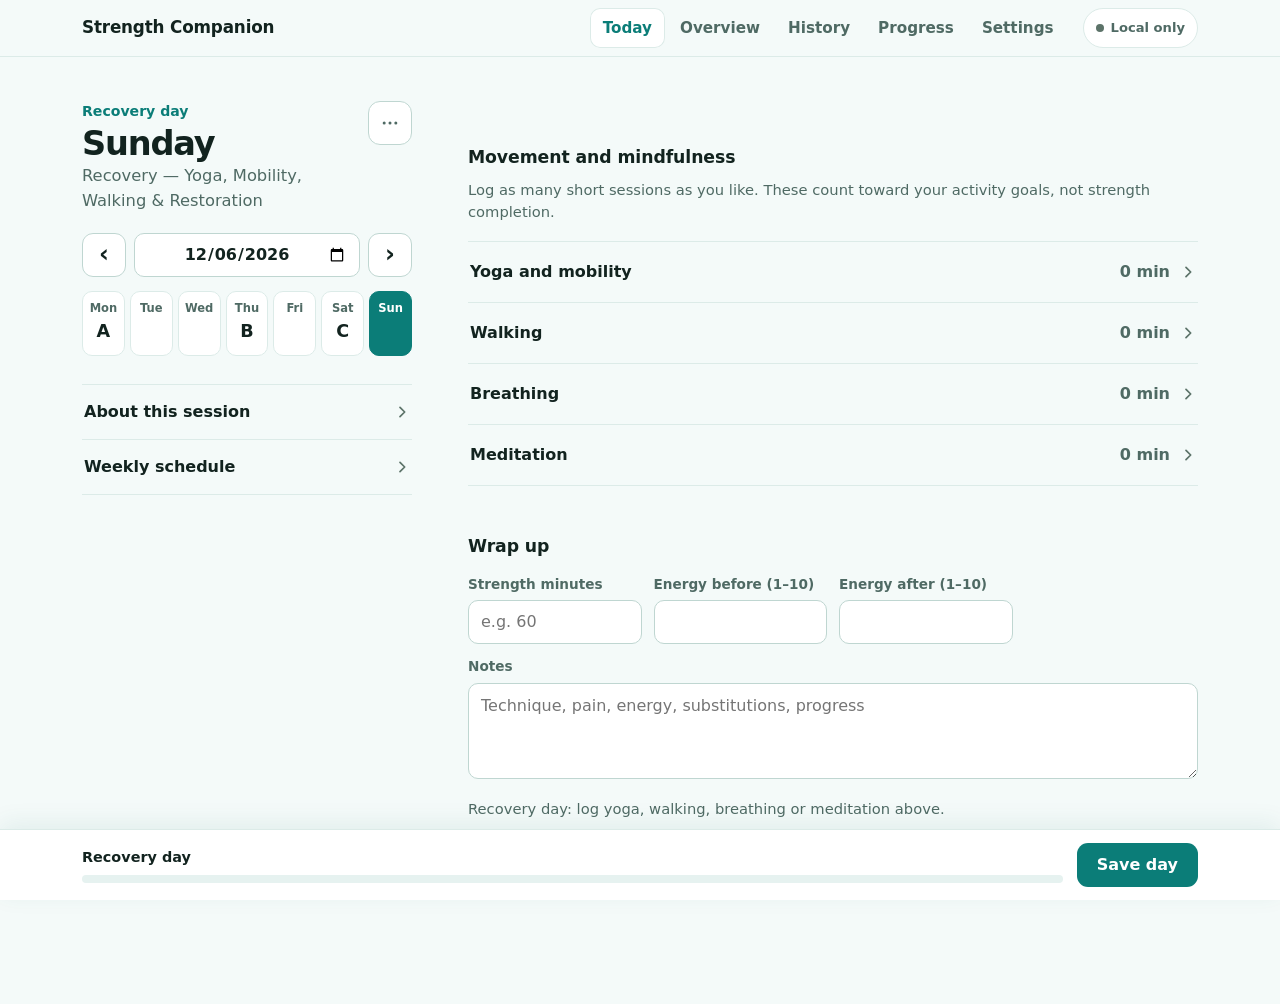
==== commit b6cb3626: "Add files via upload" ====
--- a/index.html
+++ b/index.html
@@ -4,9 +4,10 @@
 <meta charset="utf-8">
 <meta name="viewport" content="width=device-width,initial-scale=1,viewport-fit=cover">
 <meta name="color-scheme" content="light dark">
-<meta name="theme-color" content="#0b7d78">
+<meta name="theme-color" content="#0b7d78" media="(prefers-color-scheme: light)">
+<meta name="theme-color" content="#0d1816" media="(prefers-color-scheme: dark)">
 <title>Strength Companion</title>
-<link rel="stylesheet" href="styles.css?v=6.0.3">
+<link rel="stylesheet" href="styles.css?v=6.2.0">
 </head>
 <body>
 
@@ -42,6 +43,7 @@
 
 <!-- ============================== TODAY ============================== -->
 <section id="workout" class="view active" aria-label="Today">
+<div class="today-side">
 
   <div class="day-head">
     <div class="day-id">
@@ -108,6 +110,8 @@
     <div class="fold-body"><ul id="warmup" class="list"></ul></div>
   </details>
 
+</div><!-- /today-side -->
+<div class="today-main">
   <div id="exerciseList"></div>
 
   <details class="fold" id="recommendationsCard">
@@ -190,6 +194,8 @@
     </div>
     <div id="completionSummary" class="summary-note" role="status"></div>
   </section>
+
+</div><!-- /today-main -->
 
   <div class="savebar" role="region" aria-label="Workout progress">
     <div class="savebar-in">
@@ -257,6 +263,8 @@
 <!-- ============================== HISTORY ============================== -->
 <section id="history" class="view" aria-label="History">
   <h2 class="page-title">History</h2>
+  <div class="hist-filters">
+  <div class="search-row"><label for="historySearch">Search</label><input id="historySearch" type="search" placeholder="Notes, exercises, activities or dates" autocomplete="off"></div>
   <div class="filter-row">
     <div><label for="activityFilter">Show</label>
       <select id="activityFilter">
@@ -288,8 +296,12 @@
     </div>
   </details>
   <div class="filter-reset"><button type="button" id="resetFilters" class="link-btn">Reset filters</button></div>
+  </div>
+  <div class="hist-main">
+  <p id="historyCaption" class="muted" role="status"></p>
   <div id="historyStats" class="stats"></div>
   <div id="historyList"></div>
+  </div>
 </section>
 
 <!-- ============================== PROGRESS ============================== -->
@@ -301,13 +313,14 @@
       <select id="chartPeriod" aria-label="Chart period"><option value="12">Last 12 weeks</option><option value="24">Last 24 weeks</option><option value="52">Last 52 weeks</option></select>
     </div>
     <div class="chart-wrap" tabindex="0" role="region" aria-label="Weekly consistency chart (scrolls sideways)"><div id="consistencyChart" class="chart"></div></div>
+    <p id="chartSummary" class="chart-summary" aria-live="polite"></p>
   </section>
   <section class="block">
     <div class="block-head">
       <h3>Exercise progression</h3>
       <select id="exerciseFilter" aria-label="Exercise"></select>
     </div>
-    <div id="exerciseProgress" tabindex="0" role="region" aria-label="Exercise progress table"></div>
+    <div id="exerciseSummary" class="stats ex-summary" aria-live="polite"></div><div id="exerciseProgress" tabindex="0" role="region" aria-label="Exercise progress table"></div>
   </section>
 </section>
 
@@ -326,7 +339,7 @@
       <h3>Weekly activity goals</h3>
       <p class="muted block-note">Set days per week and total minutes per week for each activity. Leave a field blank for no target. Any session length counts.</p>
       <div id="activityGoalsFields" class="activity-goals-fields"></div>
-      <div class="field-inline"><label for="activityGoalsEffective">Goals take effect on</label><input type="date" id="activityGoalsEffective"></div>
+      <p id="goalsEffectiveNote" class="muted"></p>
       <div class="actions"><button type="button" id="saveActivityGoals" class="primary">Save goals</button></div>
       <p id="activityGoalsStatus" class="muted" role="status"></p>
       <p id="activityGoalsHistory" class="muted"></p>
@@ -417,8 +430,8 @@
   <div id="about" class="pane">
     <section class="block">
       <h3>About</h3>
-      <p><strong>Strength Companion</strong> <span class="version-badge">v6.0.3</span></p>
-      <p class="muted">A two-day full-body A/B program with an optional third session, accessible progressions, daily movement practices, history and cloud sync.</p>
+      <p><strong>Strength Companion</strong> <span class="version-badge">v6.2.0</span></p>
+      <p class="muted">A three-session full-body A/B/C strength program with flexible days, accessible progressions, daily movement practices, history and cloud sync.</p>
       <p class="muted">Local-first: records stay in this browser and can optionally sync to Firebase.</p>
     </section>
   </div>
@@ -428,8 +441,8 @@
 
 <div id="toast" class="toast" role="status" aria-live="polite"></div>
 
-<script src="app.js?v=6.0.3" defer></script>
-<script src="ui.js?v=6.0.3" defer></script>
+<script src="app.js?v=6.2.0" defer></script>
+<script src="ui.js?v=6.2.0" defer></script>
 <script type="module" src="firebase-sync.js"></script>
 </body>
 </html>
--- a/styles.css
+++ b/styles.css
@@ -171,7 +171,7 @@
 summary::-webkit-details-marker { display: none; }
 details.fold { background: transparent; border: 0; border-bottom: 1px solid var(--line); border-radius: 0; margin: 0; }
 :not(details) + details.fold { border-top: 1px solid var(--line); }
-.fold > summary { display: flex; align-items: center; justify-content: space-between; gap: 12px; min-height: 58px; padding: 0 2px; font-weight: 650; }
+.fold > summary { display: flex; align-items: center; justify-content: space-between; gap: 12px; min-height: 54px; padding: 0 2px; font-weight: 650; }
 .fold > summary::after,
 .practice > summary::after,
 .ex-more > summary::after {
@@ -397,7 +397,7 @@
 .stat b { font-size: 1.15rem; font-weight: 700; }
 .history-item { margin: 16px 0; padding: 20px; background: var(--surface); border: 1px solid var(--line); border-radius: 14px; }
 .history-head { display: flex; justify-content: space-between; gap: 12px; }
-.history-head h3 { display: flex; flex-wrap: wrap; align-items: center; gap: 4px 10px; font-size: 1.02rem; font-weight: 700; }
+.history-head h4 { display: flex; flex-wrap: wrap; align-items: center; gap: 4px 10px; font-size: 1.02rem; font-weight: 700; }
 .history-meta { display: flex; flex-wrap: wrap; gap: 2px 14px; margin-top: 6px; font-size: .88rem; color: var(--ink-2); }
 .history-actions { display: flex; flex: none; gap: 6px; align-items: flex-start; }
 .history-detail { margin-top: 10px; border-top: 1px solid var(--line); }
@@ -411,7 +411,7 @@
 /* ---------- Progress ---------- */
 .chart-wrap { overflow-x: auto; }
 .chart { display: flex; align-items: flex-end; gap: 6px; width: max-content; min-width: 100%; height: 240px; padding: 8px 2px 0; border-bottom: 1px solid var(--line-strong); }
-.barcol { display: flex; flex-direction: column; justify-content: flex-end; align-items: center; flex: 1 0 36px; height: 100%; text-align: center; }
+.barcol { display: flex; flex-direction: column; justify-content: flex-end; align-items: center; flex: 1 0 44px; height: 100%; text-align: center; }
 .bar { width: 100%; max-width: 34px; min-height: 2px; border-radius: 6px 6px 0 0; background: var(--accent); }
 .barvalue { margin-bottom: 4px; font-size: .72rem; font-weight: 650; color: var(--ink-2); }
 .barlabel { margin: 6px 0 -26px; font-size: .72rem; color: var(--ink-3); transform: translateY(0); }
@@ -457,6 +457,8 @@
 
 /* ---------- Mobile ---------- */
 @media (max-width: 719px) {
+  .week-nav { margin-bottom: 20px; gap: 12px; }
+  .station { margin-top: 32px; }
   .topbar-in { min-height: 52px; }
   .sync-chip { margin-left: auto; }
   .tabs {
@@ -518,3 +520,65 @@
 
 /* v6.0.3: keyboard focus for scrollable regions */
 .chart-wrap:focus-visible, #exerciseProgress:focus-visible { outline: 2px solid var(--accent); outline-offset: 2px; border-radius: 10px; }
+.goal-total { margin: 0 0 10px; font-size: .86rem; color: var(--ink-2); }
+
+/* v6.0.6: History and Progress */
+.search-row { margin: 0 0 14px; }
+.search-row input { width: 100%; }
+#historyCaption { margin: 14px 2px 0; font-size: .86rem; }
+.stat small { display: block; margin-top: 2px; font-size: .72rem; line-height: 1.3; color: var(--ink-3); font-weight: 400; }
+.month-head { display: flex; justify-content: space-between; align-items: baseline; gap: 12px; margin: 36px 4px 2px; font-size: 1rem; font-weight: 700; color: var(--ink); }
+.month-head span { font-size: .82rem; font-weight: 500; color: var(--ink-2); }
+.completed-list .sets-done { font-size: .84rem; color: var(--ink-2); }
+.set-lines { margin: 6px 0 0; padding: 0; list-style: none; display: grid; gap: 2px; font-size: .88rem; color: var(--ink-2); }
+.chart-summary { margin: 2px 2px 0; font-size: .92rem; color: var(--ink); }
+.chart-key { display: block; margin-top: 4px; font-size: .78rem; color: var(--ink-2); }
+.barcol.is-empty .barvalue { color: var(--ink-3); }
+.barcol.is-current .bar { opacity: .55; background-image: repeating-linear-gradient(45deg, transparent 0 5px, rgba(255,255,255,.4) 5px 8px); }
+.ex-summary { margin: 12px 0 8px; }
+.ex-summary:empty { display: none; }
+.progress-table .tag { margin-left: 6px; }
+.barlabel { white-space: nowrap; }
+.progress-table th, .progress-table td { padding: 10px 6px; }
+
+
+/* ---------- v6.2.0: laptop and desktop layout (phone layout is unchanged) ---------- */
+@media (min-width: 1024px) {
+  .topbar-in, .savebar-in { max-width: 1180px; padding-left: 32px; padding-right: 32px; }
+  main { max-width: 1180px; padding: 40px 32px calc(var(--bar-h) + 56px); }
+
+  /* Today: session info stays in a side panel while you work down the exercise list. */
+  #workout.view.active { display: grid; grid-template-columns: 330px minmax(0, 1fr); column-gap: 56px; align-items: start; }
+  .today-side { position: sticky; top: 76px; max-height: calc(100vh - var(--bar-h) - 96px); overflow-y: auto; padding: 0 6px 8px 2px; margin: 0 -6px 0 -2px; }
+  .today-side .day-head { margin-bottom: 20px; }
+  .today-side .day-head h2 { font-size: 2.1rem; }
+  .today-side .daybar { gap: 5px; }
+  .today-side .daybtn { min-height: 56px; border-radius: 10px; }
+  .today-side .daybtn .dow { font-size: .72rem; }
+  .today-side .schedule-grid { grid-template-columns: 1fr; }
+  .today-main > :first-child { margin-top: 0; }
+  .today-main #exerciseList > .station:first-child { margin-top: 4px; }
+
+  /* Overview: two columns. */
+  #dashboard.view.active { display: grid; grid-template-columns: minmax(0, 1fr) minmax(0, 1fr); column-gap: 56px; align-items: start; }
+  #dashboard > .page-title, #dashboard > .kpis, #dashboard > details.fold, #dashboard > .block:nth-of-type(3) { grid-column: 1 / -1; }
+  #dashboard > .block { margin-top: 36px; }
+  #dashboard > .kpis { margin-bottom: 0; }
+
+  /* History: filters on the left, results on the right. */
+  #history.view.active { display: grid; grid-template-columns: 300px minmax(0, 1fr); column-gap: 48px; align-items: start; }
+  #history > .page-title { grid-column: 1 / -1; }
+  .hist-filters { position: sticky; top: 76px; }
+  .hist-main > :first-child { margin-top: 0; }
+  .hist-main .history-item:first-of-type { margin-top: 0; }
+
+  /* Progress and Settings read best at a comfortable width, centred. */
+  #progress.view.active, #settings.view.active { max-width: 920px; margin-left: auto; margin-right: auto; }
+}
+@media (min-width: 1500px) {
+  .topbar-in, .savebar-in, main { max-width: 1280px; }
+  #workout.view.active { grid-template-columns: 350px minmax(0, 1fr); }
+}
+@media (min-width: 1024px) {
+  #historyStats.stats { grid-template-columns: repeat(auto-fit, minmax(150px, 1fr)); }
+}
